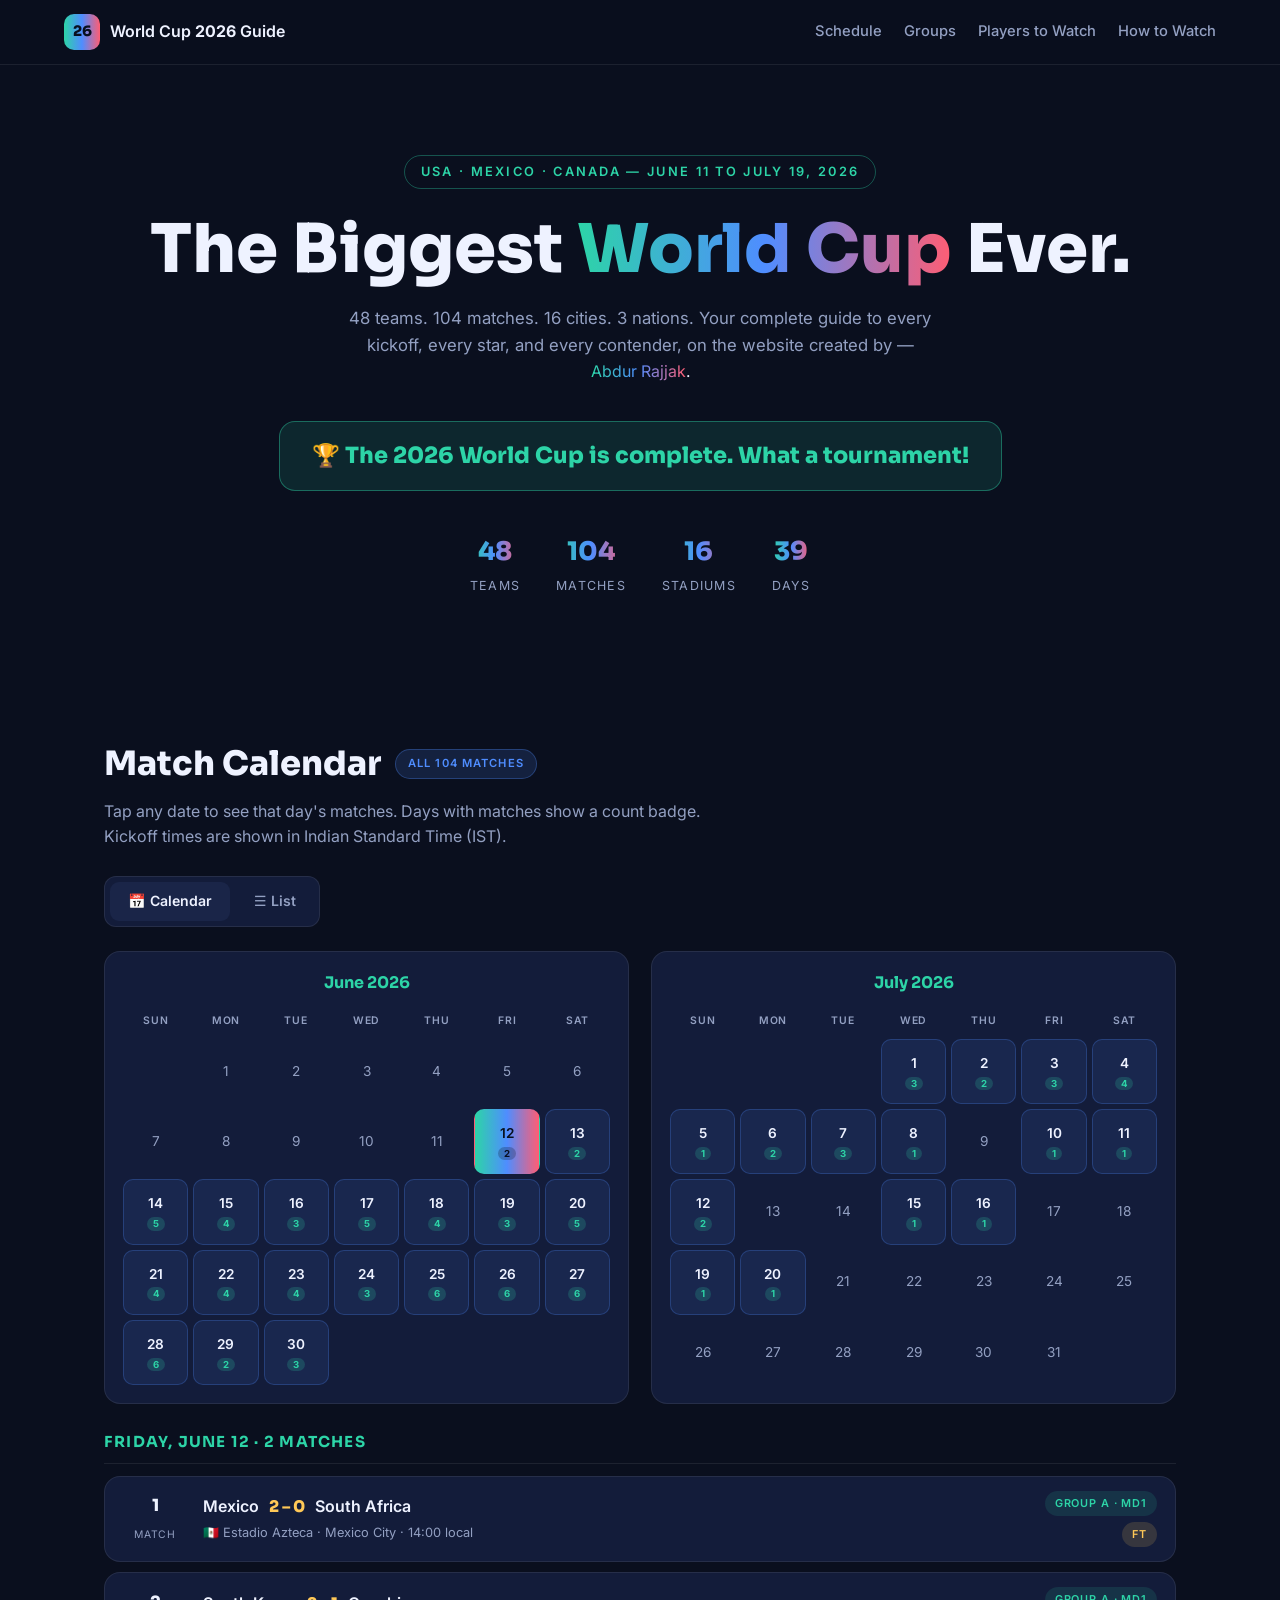
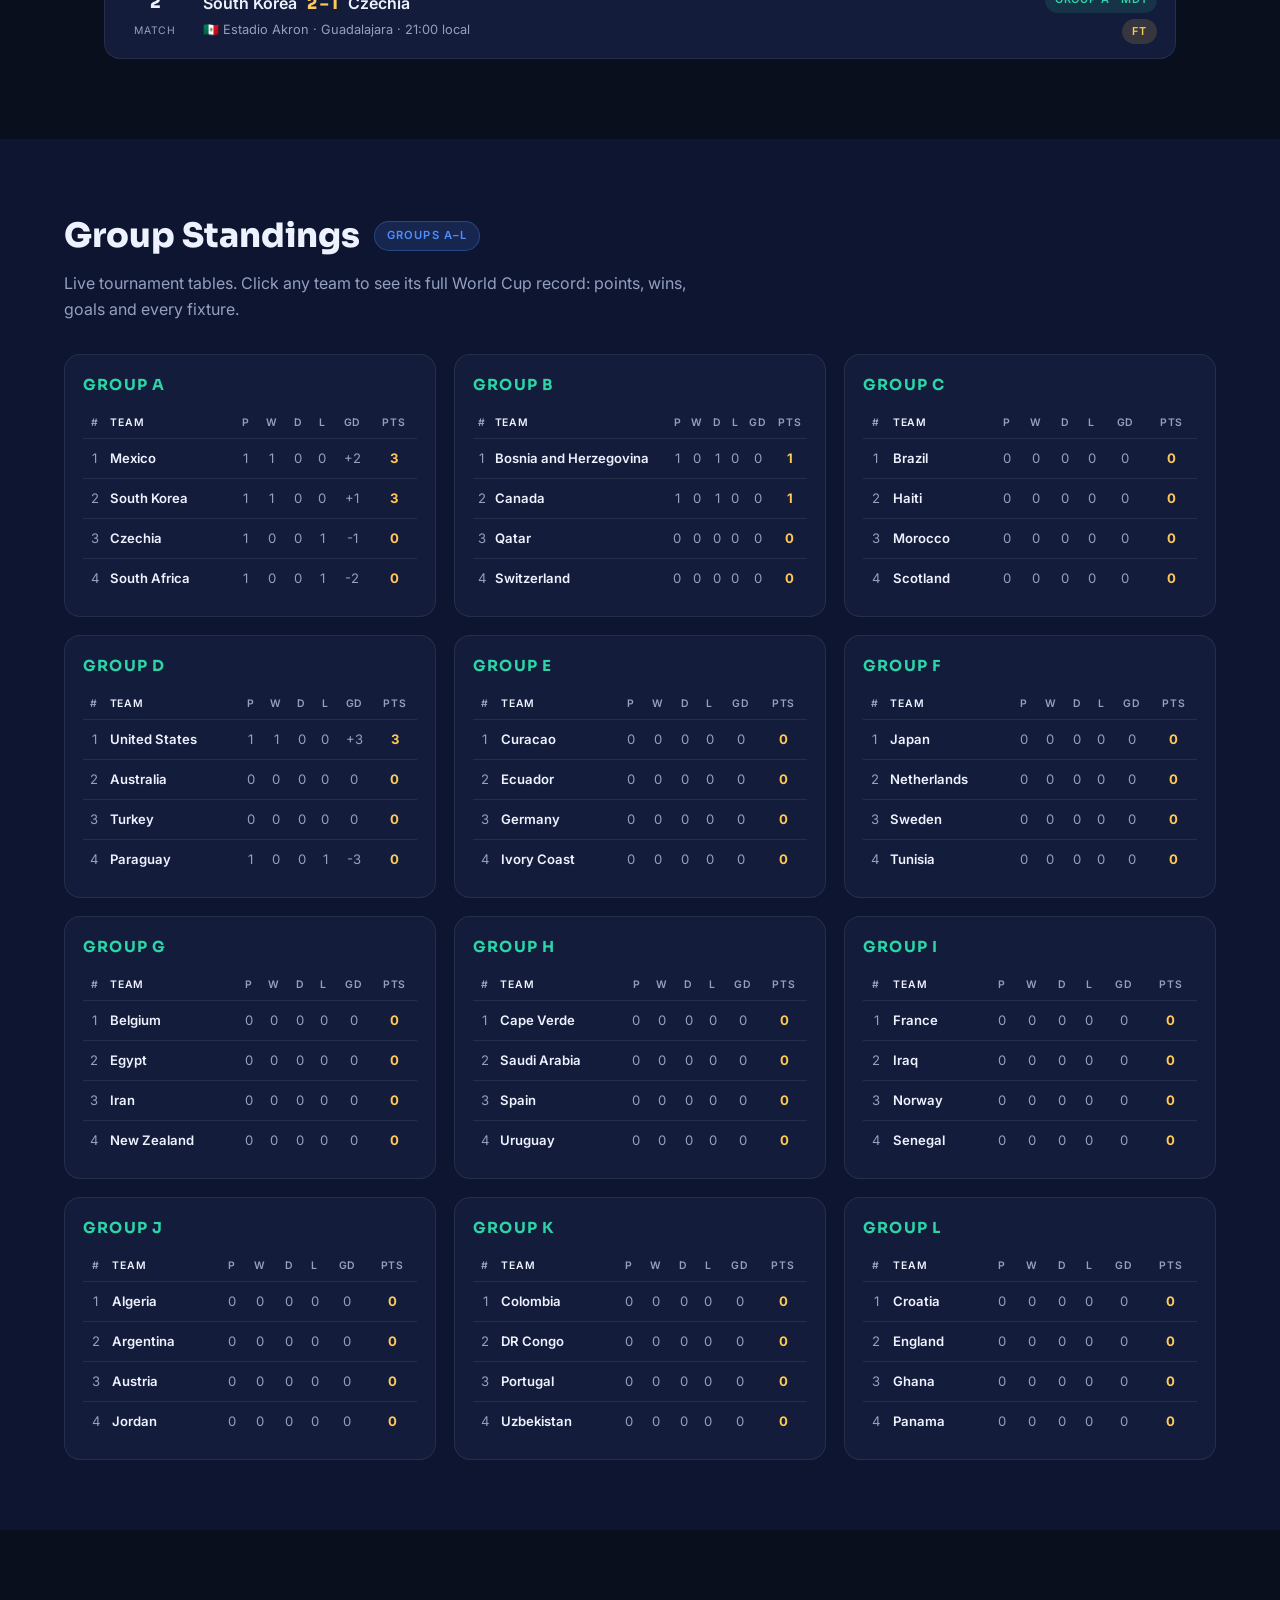
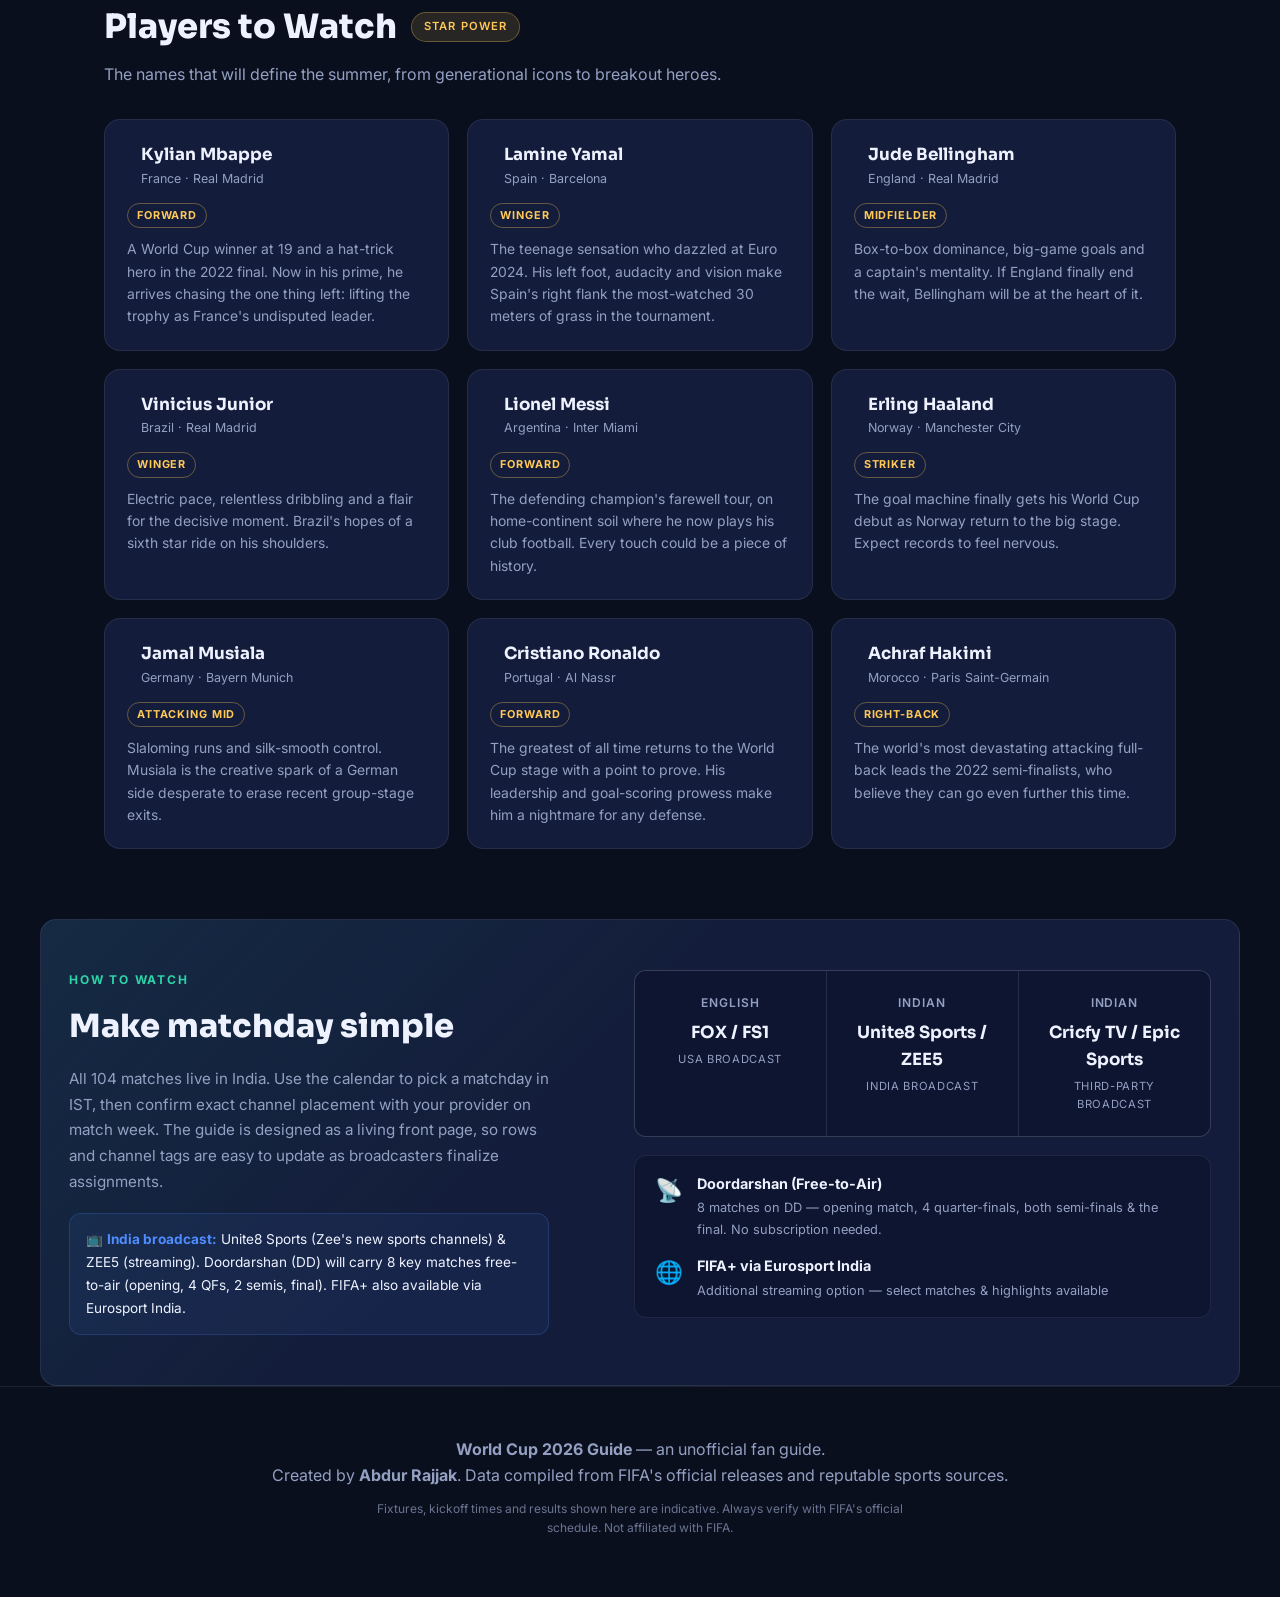
==== index.html @ 12538fd1 "update website" ====
<!DOCTYPE html>
<html lang="en">
<head>
<meta charset="UTF-8" />
<meta name="viewport" content="width=device-width, initial-scale=1.0" />
<title>FIFA World Cup 2026 Guide | Schedule, Groups & Players</title>
<meta name="description" content="Complete FIFA World Cup 2026 guide: calendar of all 104 matches, live group standings and players to watch across USA, Mexico and Canada." />
<link rel="preconnect" href="https://fonts.googleapis.com" />
<link rel="preconnect" href="https://fonts.gstatic.com" crossorigin />
<link href="https://fonts.googleapis.com/css2?family=Sora:wght@400;600;700;800&family=Inter:wght@400;500;600&display=swap" rel="stylesheet" />
<link rel="stylesheet" href="styles.css" />
<link rel="stylesheet" href="style.css">
<link rel="icon" type="image/png" sizes="32x32" href="images/favicon-32.png">
<link rel="icon" type="image/png" sizes="16x16" href="images/favicon-16.png">
<link rel="icon" type="image/png" sizes="192x192" href="images/favicon-192.png">
<link rel="apple-touch-icon" href="images/favicon-180.png">
<meta name="theme-color" content="#0a0a0a">
</head>
<body>

<nav class="nav">
  <a class="brand" href="#top">
    <span class="brand-badge">26</span>
    <span>World Cup <strong>2026</strong> Guide</span>
  </a>
  <div class="nav-links">
    <a href="#schedule">Schedule</a>
    <a href="#groups">Groups</a>
    <a href="#players">Players to Watch</a>
    <a href="#watch">How to Watch</a>
  </div>
  <button class="nav-hamburger" id="nav-hamburger" aria-label="Open menu" type="button">
    <span></span><span></span><span></span>
  </button>
</nav>
<div class="nav-mobile-menu" id="nav-mobile-menu">
  <a href="#schedule" class="mobile-nav-link">Schedule</a>
  <a href="#groups" class="mobile-nav-link">Groups</a>
  <a href="#players" class="mobile-nav-link">Players to Watch</a>
  <a href="#watch" class="mobile-nav-link">How to Watch</a>
</div>

<header class="hero" id="top">
  <div class="hero-glow"></div>
  <p class="hero-kicker">USA &middot; Mexico &middot; Canada &mdash; June 11 to July 19, 2026</p>
  <h1>The Biggest <span class="grad">World Cup</span> Ever.</h1>
  <p class="hero-sub">48 teams. 104 matches. 16 cities. 3 nations. Your complete guide to every kickoff, every star, and every contender, on the website created by —<p><span class="grad">Abdur Rajjak</span>.</p></p>
  <div class="countdown" id="countdown"></div>
  <div class="hero-stats">
    <div><strong>48</strong><span>Teams</span></div>
    <div><strong>104</strong><span>Matches</span></div>
    <div><strong>16</strong><span>Stadiums</span></div>
    <div><strong>39</strong><span>Days</span></div>
  </div>
</header>

<main>
  <section id="schedule" class="section">
    <div class="section-head">
      <h2>Match Calendar <span class="pill">All 104 Matches</span></h2>
      <p>Tap any date to see that day's matches. Days with matches show a count badge. Kickoff times are shown in Indian Standard Time (IST).</p>
    </div>
    <div class="view-toggle">
      <button id="view-cal" class="active" type="button">&#x1F4C5; Calendar</button>
      <button id="view-list" type="button">&#x2630; List</button>
    </div>

    <div id="cal-wrap">
      <div id="calendar" class="calendar"></div>
      <div id="day-panel" class="day-panel"></div>
    </div>

    <div id="list-wrap" class="hidden">
      <div class="filters">
        <select id="f-stage" aria-label="Filter by stage"></select>
        <select id="f-group" aria-label="Filter by group"></select>
        <select id="f-city" aria-label="Filter by city"></select>
        <input id="f-search" type="search" placeholder="Search team, stadium, match #..." aria-label="Search matches" />
        <button id="f-reset" class="btn-ghost" type="button">Reset</button>
      </div>
      <p class="result-count" id="result-count"></p>
      <div id="schedule-list" class="schedule-list"></div>
    </div>
  </section>

  <section id="groups" class="section alt">
    <div class="section-head">
      <h2>Group Standings <span class="pill">Groups A&ndash;L</span></h2>
      <p>Live tournament tables. Click any team to see its full World Cup record: points, wins, goals and every fixture.</p>
    </div>
    <div id="groups-grid" class="groups-grid"></div>
  </section>

  <section id="players" class="section">
    <div class="section-head">
      <h2>Players to Watch <span class="pill gold">Star Power</span></h2>
      <p>The names that will define the summer, from generational icons to breakout heroes.</p>
    </div>
    <div id="players-grid" class="cards-grid"></div>
  </section>

    <section class="section watch" id="watch">
  <div class="watch-left">
    <p class="eyebrow">How to watch</p>
    <h2>Make matchday simple</h2>
    <p>All 104 matches live in India. Use the calendar to pick a matchday in IST, then confirm exact channel placement with your provider on match week. The guide is designed as a living front page, so rows and channel tags are easy to update as broadcasters finalize assignments.</p>
    <p class="watch-note">📺 <strong>India broadcast:</strong> Unite8 Sports (Zee's new sports channels) & ZEE5 (streaming). Doordarshan (DD) will carry 8 key matches free-to-air (opening, 4 QFs, 2 semis, final). FIFA+ also available via Eurosport India.</p>
  </div>
  <div class="watch-right">
    <div class="watch-grid">
      <div class="watch-card">
        <span class="watch-label">English</span>
        <strong>FOX / FS1</strong>
        <small>USA broadcast</small>
      </div>
      <div class="watch-card">
        <span class="watch-label">Indian</span>
        <strong>Unite8 Sports / ZEE5</strong>
        <small>India broadcast</small>
      </div>
      <div class="watch-card">
        <span class="watch-label">Indian</span>
        <strong>Cricfy TV / Epic Sports</strong>
        <small>Third-party broadcast</small>
      </div>
    </div>
    <div class="watch-extra">
      <div class="watch-tip">
        <span>📡</span>
        <div>
          <strong>Doordarshan (Free-to-Air)</strong>
          <p>8 matches on DD — opening match, 4 quarter-finals, both semi-finals & the final. No subscription needed.</p>
        </div>
      </div>
      <div class="watch-tip">
        <span>🌐</span>
        <div>
          <strong>FIFA+ via Eurosport India</strong>
          <p>Additional streaming option — select matches & highlights available</p>
        </div>
      </div>
    </div>
  </div>
</section>
</main>

<footer class="footer">
  <p><strong>World Cup 2026 Guide</strong> &mdash; an unofficial fan guide.</p>
  <p>Created by <strong>Abdur Rajjak</strong>. Data compiled from FIFA's official releases and reputable sports sources.</p>
  <p class="fine">Fixtures, kickoff times and results shown here are indicative. Always verify with FIFA's official schedule. Not affiliated with FIFA.</p>
</footer>

<div id="team-modal" class="modal hidden" role="dialog" aria-modal="true">
  <div class="modal-card">
    <button class="modal-close" id="modal-close" aria-label="Close">&times;</button>
    <div id="modal-body"></div>
  </div>
</div>


<button class="back-to-top" id="back-to-top" aria-label="Back to top">&#8679;</button>

<script src="data.js"></script>
<script src="app.js"></script>
</body>
</html>
---- styles.css ----
:root {
  --bg: #0a0f1e;
  --bg-alt: #0e1530;
  --card: #131c3a;
  --card-hi: #1a2548;
  --line: rgba(255, 255, 255, 0.08);
  --text: #eef2ff;
  --muted: #93a0c2;
  --green: #2dd4a7;
  --red: #ff5d73;
  --blue: #4f8dff;
  --gold: #ffc857;
  --grad: linear-gradient(90deg, #2dd4a7, #4f8dff 50%, #ff5d73);
  --radius: 16px;
}

* { margin: 0; padding: 0; box-sizing: border-box; }
html { scroll-behavior: smooth; }
body {
  font-family: "Inter", system-ui, sans-serif;
  background: var(--bg);
  color: var(--text);
  line-height: 1.6;
}
h1, h2, h3 { font-family: "Sora", "Inter", sans-serif; }

/* ---------- Nav ---------- */
.nav {
  position: sticky; top: 0; z-index: 50;
  display: flex; align-items: center; justify-content: space-between;
  padding: 14px 5vw;
  background: rgba(10, 15, 30, 0.85);
  backdrop-filter: blur(12px);
  border-bottom: 1px solid var(--line);
}
.brand { display: flex; align-items: center; gap: 10px; color: var(--text); text-decoration: none; font-weight: 600; }
.brand-badge {
  display: grid; place-items: center;
  width: 36px; height: 36px; border-radius: 10px;
  background: var(--grad); color: #08101f;
  font-family: "Sora"; font-weight: 800; font-size: 0.9rem;
}
.nav-links { display: flex; gap: 22px; }
.nav-links a { color: var(--muted); text-decoration: none; font-size: 0.92rem; font-weight: 500; transition: color 0.2s; }
.nav-links a:hover { color: var(--text); }

/* ---------- Hero ---------- */
.hero {
  position: relative; overflow: hidden;
  text-align: center;
  padding: 90px 5vw 70px;
}
.hero-glow {
  position: absolute; inset: -40% -20% auto;
  height: 130%;
  background:
    radial-gradient(600px 320px at 25% 20%, rgba(45, 212, 167, 0.18), transparent 70%),
    radial-gradient(600px 320px at 75% 15%, rgba(255, 93, 115, 0.16), transparent 70%),
    radial-gradient(700px 380px at 50% 55%, rgba(79, 141, 255, 0.14), transparent 70%);
  pointer-events: none;
}
.hero > * { position: relative; }
.hero-kicker {
  display: inline-block;
  font-size: 0.8rem; letter-spacing: 0.18em; text-transform: uppercase;
  color: var(--green); font-weight: 600;
  border: 1px solid rgba(45, 212, 167, 0.35);
  padding: 6px 16px; border-radius: 999px;
  margin-bottom: 24px;
}
.hero h1 { font-size: clamp(2.4rem, 6vw, 4.2rem); font-weight: 800; line-height: 1.1; }
.grad { background: var(--grad); -webkit-background-clip: text; background-clip: text; color: transparent; }
.hero-sub { max-width: 620px; margin: 18px auto 0; color: var(--muted); font-size: 1.05rem; }

.countdown { display: flex; justify-content: center; gap: 14px; margin: 36px 0 8px; flex-wrap: wrap; }
.cd-box {
  min-width: 86px; padding: 14px 10px;
  background: var(--card); border: 1px solid var(--line); border-radius: var(--radius);
}
.cd-box strong { display: block; font-family: "Sora"; font-size: 1.9rem; font-weight: 800; }
.cd-box span { font-size: 0.72rem; text-transform: uppercase; letter-spacing: 0.12em; color: var(--muted); }
.cd-live {
  font-family: "Sora"; font-weight: 800; font-size: 1.4rem;
  padding: 16px 32px; border-radius: var(--radius);
  background: rgba(45, 212, 167, 0.12); border: 1px solid rgba(45, 212, 167, 0.4);
  color: var(--green);
}
.cd-live .dot { display: inline-block; width: 10px; height: 10px; border-radius: 50%; background: var(--green); margin-right: 10px; animation: pulse 1.4s infinite; }
@keyframes pulse { 0%,100% { opacity: 1; } 50% { opacity: 0.3; } }

.hero-stats { display: flex; justify-content: center; gap: 36px; margin-top: 40px; flex-wrap: wrap; }
.hero-stats div { text-align: center; }
.hero-stats strong { display: block; font-family: "Sora"; font-size: 1.6rem; font-weight: 800; background: var(--grad); -webkit-background-clip: text; background-clip: text; color: transparent; }
.hero-stats span { font-size: 0.78rem; color: var(--muted); text-transform: uppercase; letter-spacing: 0.1em; }

/* ---------- Sections ---------- */
.section { padding: 70px 5vw; max-width: 1200px; margin: 0 auto; }
.section.alt { max-width: none; background: var(--bg-alt); }
.section.alt > * { max-width: 1200px; margin-left: auto; margin-right: auto; }
.section-head h2 { font-size: clamp(1.5rem, 3vw, 2.1rem); font-weight: 800; display: flex; align-items: center; gap: 14px; flex-wrap: wrap; }
.section-head p { color: var(--muted); margin-top: 8px; max-width: 640px; }
.pill {
  font-family: "Inter"; font-size: 0.7rem; font-weight: 600;
  text-transform: uppercase; letter-spacing: 0.1em;
  padding: 5px 12px; border-radius: 999px;
  background: rgba(79, 141, 255, 0.15); color: var(--blue);
  border: 1px solid rgba(79, 141, 255, 0.3);
}
.pill.gold { background: rgba(255, 200, 87, 0.12); color: var(--gold); border-color: rgba(255, 200, 87, 0.3); }

/* ---------- View toggle ---------- */
.view-toggle { display: inline-flex; gap: 6px; margin-top: 26px; background: var(--card); border: 1px solid var(--line); border-radius: 12px; padding: 5px; }
.view-toggle button {
  background: transparent; border: none; color: var(--muted);
  font: inherit; font-size: 0.88rem; font-weight: 600;
  padding: 8px 18px; border-radius: 9px; cursor: pointer; transition: 0.2s;
}
.view-toggle button.active { background: var(--card-hi); color: var(--text); }

/* ---------- Calendar ---------- */
.calendar { display: grid; grid-template-columns: repeat(auto-fit, minmax(300px, 1fr)); gap: 22px; margin-top: 24px; }
.cal-month { background: var(--card); border: 1px solid var(--line); border-radius: var(--radius); padding: 18px; }
.cal-month h3 { font-size: 1rem; font-weight: 700; margin-bottom: 14px; text-align: center; color: var(--green); }
.cal-grid { display: grid; grid-template-columns: repeat(7, 1fr); gap: 5px; }
.cal-dow { text-align: center; font-size: 0.65rem; font-weight: 600; color: var(--muted); text-transform: uppercase; letter-spacing: 0.08em; padding: 4px 0; }
.cal-day {
  position: relative; aspect-ratio: 1; display: flex; flex-direction: column;
  align-items: center; justify-content: center; gap: 2px;
  border-radius: 10px; font: inherit; font-size: 0.85rem;
  color: var(--muted); background: transparent; border: 1px solid transparent;
}
.cal-day.off { visibility: hidden; }
.cal-day.has-match {
  cursor: pointer; color: var(--text); font-weight: 600;
  background: rgba(79, 141, 255, 0.1); border-color: rgba(79, 141, 255, 0.25);
  transition: 0.15s;
}
.cal-day.has-match:hover { background: rgba(79, 141, 255, 0.22); }
.cal-day.selected { background: var(--grad) !important; color: #08101f; border-color: transparent; }
.cal-day.selected .count { background: rgba(8, 16, 31, 0.25); color: #08101f; }
.cal-day .count {
  font-size: 0.6rem; font-weight: 700; line-height: 1;
  background: rgba(45, 212, 167, 0.2); color: var(--green);
  padding: 2px 6px; border-radius: 999px;
}
.day-panel { margin-top: 26px; }

/* ---------- Group standings ---------- */
.groups-grid { display: grid; grid-template-columns: repeat(auto-fill, minmax(320px, 1fr)); gap: 18px; margin-top: 32px; }
.group-card { background: var(--card); border: 1px solid var(--line); border-radius: var(--radius); padding: 18px; }
.group-card h3 { font-size: 0.95rem; font-weight: 700; color: var(--green); text-transform: uppercase; letter-spacing: 0.08em; margin-bottom: 12px; }
.group-table { width: 100%; border-collapse: collapse; font-size: 0.82rem; }
.group-table th {
  font-size: 0.65rem; text-transform: uppercase; letter-spacing: 0.08em;
  color: var(--muted); font-weight: 600; text-align: center; padding: 6px 4px;
  border-bottom: 1px solid var(--line);
}
.group-table td { text-align: center; padding: 9px 4px; border-bottom: 1px solid var(--line); color: var(--muted); }
.group-table .tname { text-align: left; color: var(--text); font-weight: 600; white-space: nowrap; }
.group-table .pts { color: var(--gold); font-weight: 700; }
.group-table tbody tr:last-child td { border-bottom: none; }
.team-row { cursor: pointer; transition: background 0.15s; }
.team-row:hover { background: rgba(79, 141, 255, 0.1); }

/* ---------- Team modal ---------- */
.hidden { display: none !important; }
.modal {
  position: fixed; inset: 0; z-index: 100;
  display: flex; align-items: center; justify-content: center;
  background: rgba(5, 8, 18, 0.75); backdrop-filter: blur(6px);
  padding: 20px;
}
.modal-card {
  position: relative; width: 100%; max-width: 560px; max-height: 85vh; overflow-y: auto;
  background: var(--bg-alt); border: 1px solid var(--line); border-radius: 20px;
  padding: 28px;
}
.modal-close {
  position: absolute; top: 14px; right: 16px;
  background: var(--card); border: 1px solid var(--line); border-radius: 50%;
  width: 34px; height: 34px; color: var(--muted); font-size: 1.2rem; cursor: pointer;
}
.modal-close:hover { color: var(--text); }
.modal-head { display: flex; align-items: center; gap: 16px; margin-bottom: 20px; }
.modal-flag { font-size: 2.6rem; }
.modal-head h3 { font-size: 1.4rem; font-weight: 800; }
.modal-head p { font-size: 0.82rem; color: var(--muted); }
.stat-grid { display: grid; grid-template-columns: repeat(4, 1fr); gap: 10px; }
.stat-box { background: var(--card); border: 1px solid var(--line); border-radius: 12px; padding: 12px 8px; text-align: center; }
.stat-box strong { display: block; font-family: "Sora"; font-size: 1.25rem; font-weight: 800; background: var(--grad); -webkit-background-clip: text; background-clip: text; color: transparent; }
.stat-box span { font-size: 0.62rem; color: var(--muted); text-transform: uppercase; letter-spacing: 0.07em; }
.fixtures-title { font-size: 0.72rem; text-transform: uppercase; letter-spacing: 0.1em; color: var(--blue); margin: 22px 0 10px; }
.fixture-list { display: flex; flex-direction: column; gap: 8px; }
.fixture-row {
  display: grid; grid-template-columns: 38px 1fr auto auto; gap: 10px; align-items: center;
  background: var(--card); border: 1px solid var(--line); border-radius: 10px;
  padding: 10px 12px; font-size: 0.82rem;
}
.fixture-row.win { border-left: 3px solid var(--green); }
.fixture-row.loss { border-left: 3px solid var(--red); }
.fixture-row.draw { border-left: 3px solid var(--gold); }
.fx-no { font-size: 0.68rem; color: var(--muted); font-weight: 600; }
.fx-teams { font-weight: 600; }
.fx-score { font-family: "Sora"; font-weight: 800; }
.fx-score.win { color: var(--green); } .fx-score.loss { color: var(--red); } .fx-score.draw { color: var(--gold); }
.fx-time, .fx-venue { font-size: 0.72rem; color: var(--muted); white-space: nowrap; }
.score { font-family: "Sora"; font-weight: 800; color: var(--gold); margin: 0 10px; }
.tag.time.ft { background: rgba(255, 200, 87, 0.15); color: var(--gold); }

@media (max-width: 480px) {
  .stat-grid { grid-template-columns: repeat(2, 1fr); }
  .fixture-row { grid-template-columns: 1fr auto; }
  .fx-no, .fx-venue { display: none; }
}

/* ---------- Filters ---------- */
.filters { display: flex; gap: 10px; margin: 28px 0 6px; flex-wrap: wrap; }
.filters select, .filters input {
  background: var(--card); color: var(--text);
  border: 1px solid var(--line); border-radius: 10px;
  padding: 10px 14px; font: inherit; font-size: 0.9rem;
}
.filters input { flex: 1; min-width: 200px; }
.filters select:focus, .filters input:focus { outline: 2px solid rgba(79, 141, 255, 0.5); }
.btn-ghost {
  background: transparent; color: var(--muted);
  border: 1px solid var(--line); border-radius: 10px;
  padding: 10px 18px; font: inherit; font-size: 0.9rem; cursor: pointer; transition: 0.2s;
}
.btn-ghost:hover { color: var(--text); border-color: var(--muted); }
.result-count { color: var(--muted); font-size: 0.85rem; margin: 10px 2px 18px; }

/* ---------- Schedule ---------- */
.schedule-list { display: flex; flex-direction: column; gap: 26px; }
.day-block h3 {
  font-size: 0.95rem; font-weight: 700; color: var(--green);
  text-transform: uppercase; letter-spacing: 0.08em;
  margin-bottom: 12px; padding-bottom: 8px; border-bottom: 1px solid var(--line);
}
.match-row {
  display: grid;
  grid-template-columns: 64px 1fr auto;
  gap: 16px; align-items: center;
  background: var(--card); border: 1px solid var(--line); border-radius: var(--radius);
  padding: 14px 18px; margin-bottom: 10px;
  transition: border-color 0.2s, transform 0.2s;
}
.match-row:hover { border-color: rgba(79, 141, 255, 0.45); transform: translateX(4px); }
.match-no { text-align: center; }
.match-no strong { display: block; font-family: "Sora"; font-weight: 800; font-size: 1.05rem; }
.match-no span { font-size: 0.65rem; color: var(--muted); text-transform: uppercase; letter-spacing: 0.08em; }
.match-teams { font-weight: 600; font-size: 1rem; }
.match-teams .vs { color: var(--red); font-weight: 800; font-size: 0.8rem; margin: 0 8px; }
.match-meta { font-size: 0.8rem; color: var(--muted); margin-top: 3px; font-weight: 400; }
.match-tags { display: flex; flex-direction: column; align-items: flex-end; gap: 6px; }
.tag {
  font-size: 0.68rem; font-weight: 600; text-transform: uppercase; letter-spacing: 0.08em;
  padding: 4px 10px; border-radius: 999px; white-space: nowrap;
}
.tag.stage-group { background: rgba(45, 212, 167, 0.12); color: var(--green); }
.tag.stage-ko { background: rgba(255, 93, 115, 0.12); color: var(--red); }
.tag.stage-final { background: rgba(255, 200, 87, 0.15); color: var(--gold); }
.tag.time { background: rgba(79, 141, 255, 0.12); color: var(--blue); }

/* ---------- Player cards ---------- */
.cards-grid { display: grid; grid-template-columns: repeat(auto-fill, minmax(270px, 1fr)); gap: 18px; margin-top: 32px; }
.player-card {
  background: var(--card); border: 1px solid var(--line); border-radius: var(--radius);
  padding: 22px; transition: transform 0.2s, border-color 0.2s;
}
.player-card:hover { transform: translateY(-4px); border-color: rgba(255, 200, 87, 0.4); }
.player-top { display: flex; align-items: center; gap: 14px; margin-bottom: 12px; }
.player-flag { font-size: 2rem; }
.player-top h3 { font-size: 1.05rem; font-weight: 700; }
.player-top p { font-size: 0.78rem; color: var(--muted); }
.player-pos {
  display: inline-block; font-size: 0.68rem; font-weight: 700;
  color: var(--gold); border: 1px solid rgba(255, 200, 87, 0.35);
  padding: 3px 9px; border-radius: 999px; margin-bottom: 10px;
  text-transform: uppercase; letter-spacing: 0.08em;
}
.player-card .blurb { font-size: 0.87rem; color: var(--muted); }

/* ---------- Team cards ---------- */
.teams-grid { display: grid; grid-template-columns: repeat(auto-fill, minmax(330px, 1fr)); gap: 18px; margin-top: 32px; }
.team-card { background: var(--card); border: 1px solid var(--line); border-radius: var(--radius); overflow: hidden; }
.team-head {
  width: 100%; display: flex; align-items: center; gap: 14px;
  background: var(--card-hi); border: none; color: var(--text);
  padding: 18px 20px; cursor: pointer; font: inherit; text-align: left;
}
.team-head .player-flag { font-size: 1.7rem; }
.team-head h3 { font-family: "Sora"; font-size: 1.05rem; font-weight: 700; }
.team-head .grp { font-size: 0.75rem; color: var(--muted); }
.team-head .chev { margin-left: auto; color: var(--muted); transition: transform 0.25s; }
.team-card.open .chev { transform: rotate(180deg); }
.team-body { display: none; padding: 18px 20px 22px; font-size: 0.88rem; }
.team-card.open .team-body { display: block; }
.team-body h4 { font-size: 0.72rem; text-transform: uppercase; letter-spacing: 0.1em; margin: 14px 0 4px; }
.team-body h4.s { color: var(--green); } .team-body h4.w { color: var(--red); } .team-body h4.k { color: var(--gold); } .team-body h4.p { color: var(--blue); }
.team-body h4:first-child { margin-top: 0; }
.team-body p { color: var(--muted); }

/* ---------- Watch ---------- */
.watch {
  padding: 50px 28px;
  display: grid;
  grid-template-columns: 1fr 1.1fr;
  gap: 40px;
  align-items: start;
  background:
    linear-gradient(135deg, rgba(45, 212, 167, 0.08), transparent 45%),
    var(--card);
  border: 1px solid var(--line);
  border-radius: var(--radius);
  animation: fadeInUp 0.6s ease-out both;
}
.watch-left { max-width: 480px; }
.watch .eyebrow {
  font-size: 0.75rem;
  font-weight: 700;
  text-transform: uppercase;
  letter-spacing: 0.15em;
  color: var(--green);
  margin-bottom: 10px;
}
.watch h2 { font-size: clamp(1.4rem, 3vw, 2rem); font-weight: 800; margin-bottom: 14px; }
.watch p { color: var(--muted); line-height: 1.7; font-size: 0.95rem; }
.watch-note {
  margin-top: 18px;
  padding: 14px 16px;
  background: rgba(79, 141, 255, 0.08);
  border: 1px solid rgba(79, 141, 255, 0.2);
  border-radius: 12px;
  font-size: 0.85rem !important;
  color: var(--text) !important;
}
.watch-note strong { color: var(--blue); }

.watch-right { display: flex; flex-direction: column; gap: 18px; }
.watch-grid {
  display: grid;
  grid-template-columns: repeat(3, 1fr);
  gap: 1px;
  overflow: hidden;
  border: 1px solid var(--line);
  border-radius: 12px;
  background: var(--line);
}
.watch-card {
  background: var(--bg-alt);
  padding: 22px 18px;
  text-align: center;
  transition: background 0.2s, transform 0.2s;
  cursor: default;
}
.watch-card:hover {
  background: var(--card-hi);
  transform: translateY(-2px);
}
.watch-label {
  display: block;
  font-size: 0.75rem;
  font-weight: 600;
  color: var(--muted);
  text-transform: uppercase;
  letter-spacing: 0.08em;
  margin-bottom: 8px;
}
.watch-card strong {
  display: block;
  font-family: "Sora", sans-serif;
  font-size: 1.05rem;
  font-weight: 700;
  color: var(--text);
  margin-bottom: 4px;
}
.watch-card small {
  display: block;
  font-size: 0.7rem;
  color: var(--muted);
  text-transform: uppercase;
  letter-spacing: 0.06em;
}

.watch-extra {
  background: var(--bg-alt);
  border: 1px solid var(--line);
  border-radius: 12px;
  padding: 16px 20px;
  display: flex;
  flex-direction: column;
  gap: 14px;
}
.watch-tip {
  display: flex;
  align-items: flex-start;
  gap: 14px;
}
.watch-tip span { font-size: 1.4rem; flex-shrink: 0; }
.watch-tip strong { font-size: 0.9rem; color: var(--text); display: block; }
.watch-tip p { font-size: 0.8rem; color: var(--muted); margin-top: 2px; }

@media (max-width: 900px) {
  .watch { grid-template-columns: 1fr; gap: 30px; }
  .watch-grid { grid-template-columns: 1fr; }
}

@keyframes fadeInUp {
  from { opacity: 0; transform: translateY(20px); }
  to { opacity: 1; transform: translateY(0); }
}
/* ---------- Footer ---------- */
.footer { text-align: center; padding: 50px 5vw 60px; border-top: 1px solid var(--line); color: var(--muted); }
.footer .fine { font-size: 0.75rem; max-width: 560px; margin: 10px auto 0; opacity: 0.7; }

/* ---------- Hamburger Menu ---------- */
.nav-hamburger {
  display: none;
  flex-direction: column;
  gap: 5px;
  background: none;
  border: none;
  cursor: pointer;
  padding: 6px;
  border-radius: 8px;
  transition: background 0.2s;
}
.nav-hamburger:hover { background: var(--card); }
.nav-hamburger span {
  display: block;
  width: 24px;
  height: 2px;
  background: var(--text);
  border-radius: 2px;
  transition: transform 0.3s, opacity 0.3s;
}
.nav-hamburger.open span:nth-child(1) { transform: translateY(7px) rotate(45deg); }
.nav-hamburger.open span:nth-child(2) { opacity: 0; }
.nav-hamburger.open span:nth-child(3) { transform: translateY(-7px) rotate(-45deg); }

.nav-mobile-menu {
  display: none;
  position: fixed;
  top: 65px;
  left: 0; right: 0;
  background: rgba(10, 15, 30, 0.97);
  backdrop-filter: blur(16px);
  border-bottom: 1px solid var(--line);
  padding: 16px 5vw 20px;
  z-index: 49;
  flex-direction: column;
  gap: 4px;
}
.nav-mobile-menu.open { display: flex; }
.nav-mobile-menu a {
  color: var(--muted);
  text-decoration: none;
  font-size: 1rem;
  font-weight: 500;
  padding: 12px 8px;
  border-radius: 10px;
  transition: color 0.2s, background 0.2s;
}
.nav-mobile-menu a:hover { color: var(--text); background: var(--card); }

/* ---------- Back to Top ---------- */
.back-to-top {
  position: fixed;
  bottom: 24px;
  right: 20px;
  z-index: 200;
  width: 44px;
  height: 44px;
  border-radius: 50%;
  background: var(--grad);
  border: none;
  color: #08101f;
  font-size: 1.1rem;
  cursor: pointer;
  display: flex;
  align-items: center;
  justify-content: center;
  box-shadow: 0 4px 16px rgba(45, 212, 167, 0.35);
  opacity: 0;
  pointer-events: none;
  transition: opacity 0.3s, transform 0.3s;
  transform: translateY(10px);
}
.back-to-top.visible {
  opacity: 1;
  pointer-events: auto;
  transform: translateY(0);
}
.back-to-top:hover { transform: translateY(-3px) scale(1.05); }

/* ---------- Responsive ---------- */
@media (max-width: 720px) {
  .nav-links { display: none; }
  .nav-hamburger { display: flex; }

  /* Match row: match no + content stacked, tags full width */
  .match-row {
    grid-template-columns: 50px 1fr;
    gap: 10px;
  }
  .match-tags {
    grid-column: 1 / -1;
    flex-direction: row;
    flex-wrap: wrap;
    justify-content: flex-start;
    gap: 6px;
    align-items: center;
  }

  /* Time tag: allow wrapping, no overflow */
  .tag.time {
    white-space: normal;
    word-break: break-word;
    max-width: 100%;
    font-size: 0.62rem;
    line-height: 1.4;
    text-align: left;
    padding: 4px 8px;
    border-radius: 8px;
  }

  .hero { padding-top: 60px; }
}

/* ---------- Real flag images (flagpedia.net) ---------- */
.team-flag-img {
  display: inline-block;
  vertical-align: middle;
  border-radius: 3px;
  object-fit: cover;
  flex-shrink: 0;
  box-shadow: 0 1px 3px rgba(0,0,0,0.4);
}
.team-label {
  display: inline-flex;
  align-items: center;
  gap: 6px;
  white-space: nowrap;
}
.team-label.inline {
  font-size: 0.78rem;
}
.player-flag-wrap {
  display: flex;
  align-items: center;
  flex-shrink: 0;
}
.player-flag-wrap .team-flag-img {
  width: 36px;
  height: 24px;
  border-radius: 4px;
}
/* modal flag img */
.modal-flag .team-flag-img {
  width: 48px !important;
  height: 32px !important;
  border-radius: 6px;
}
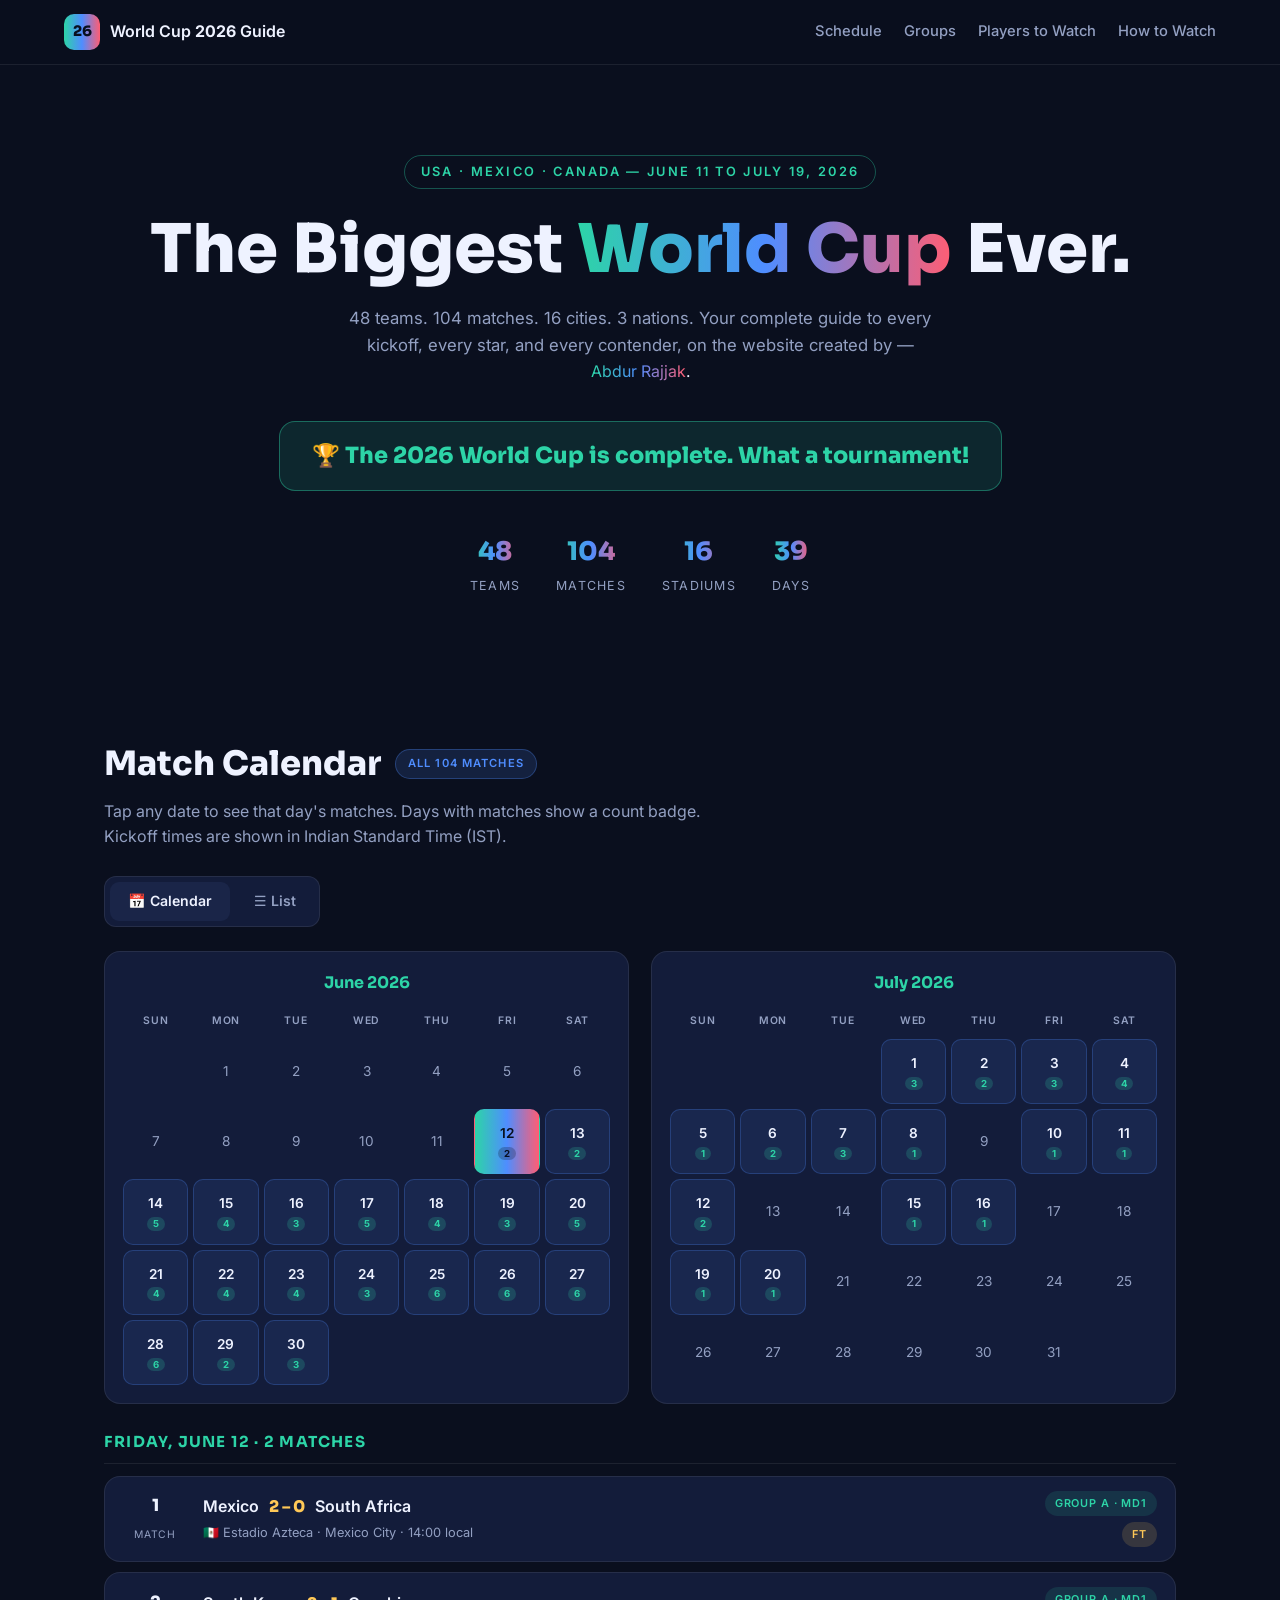
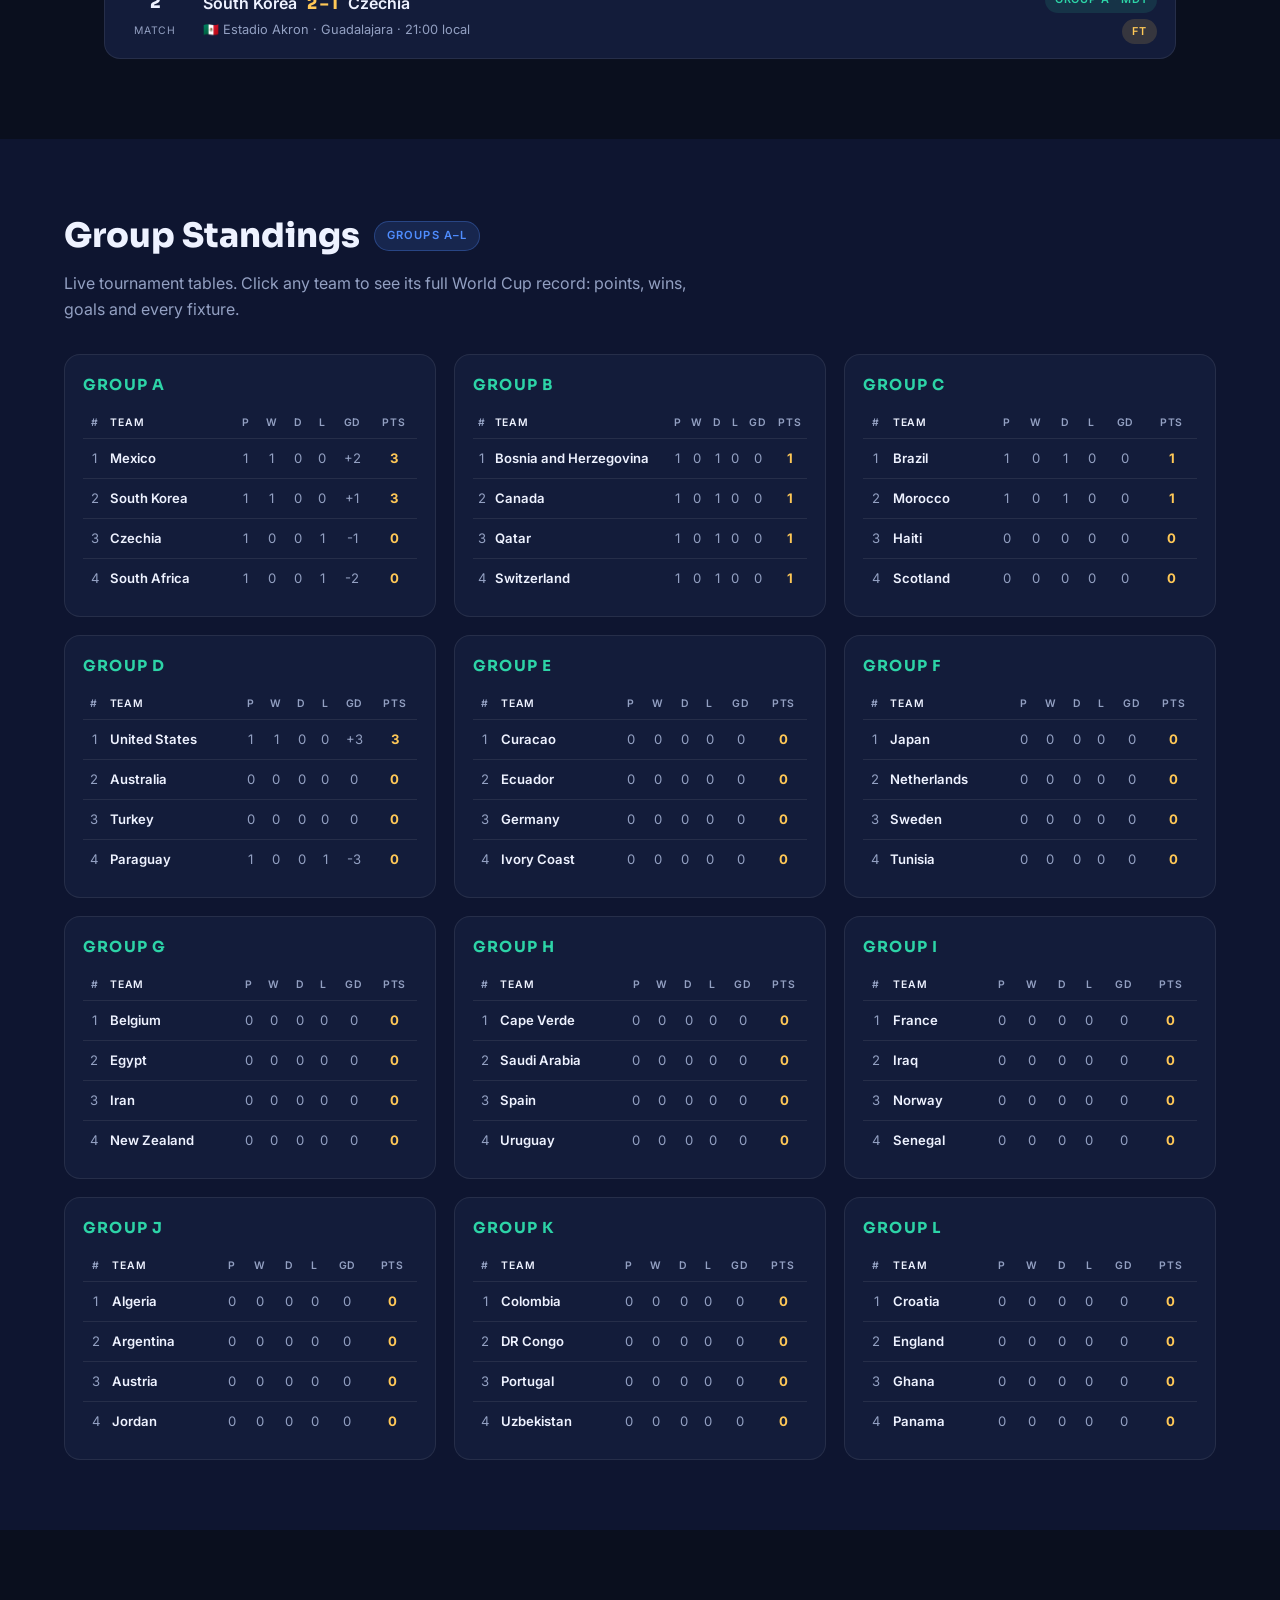
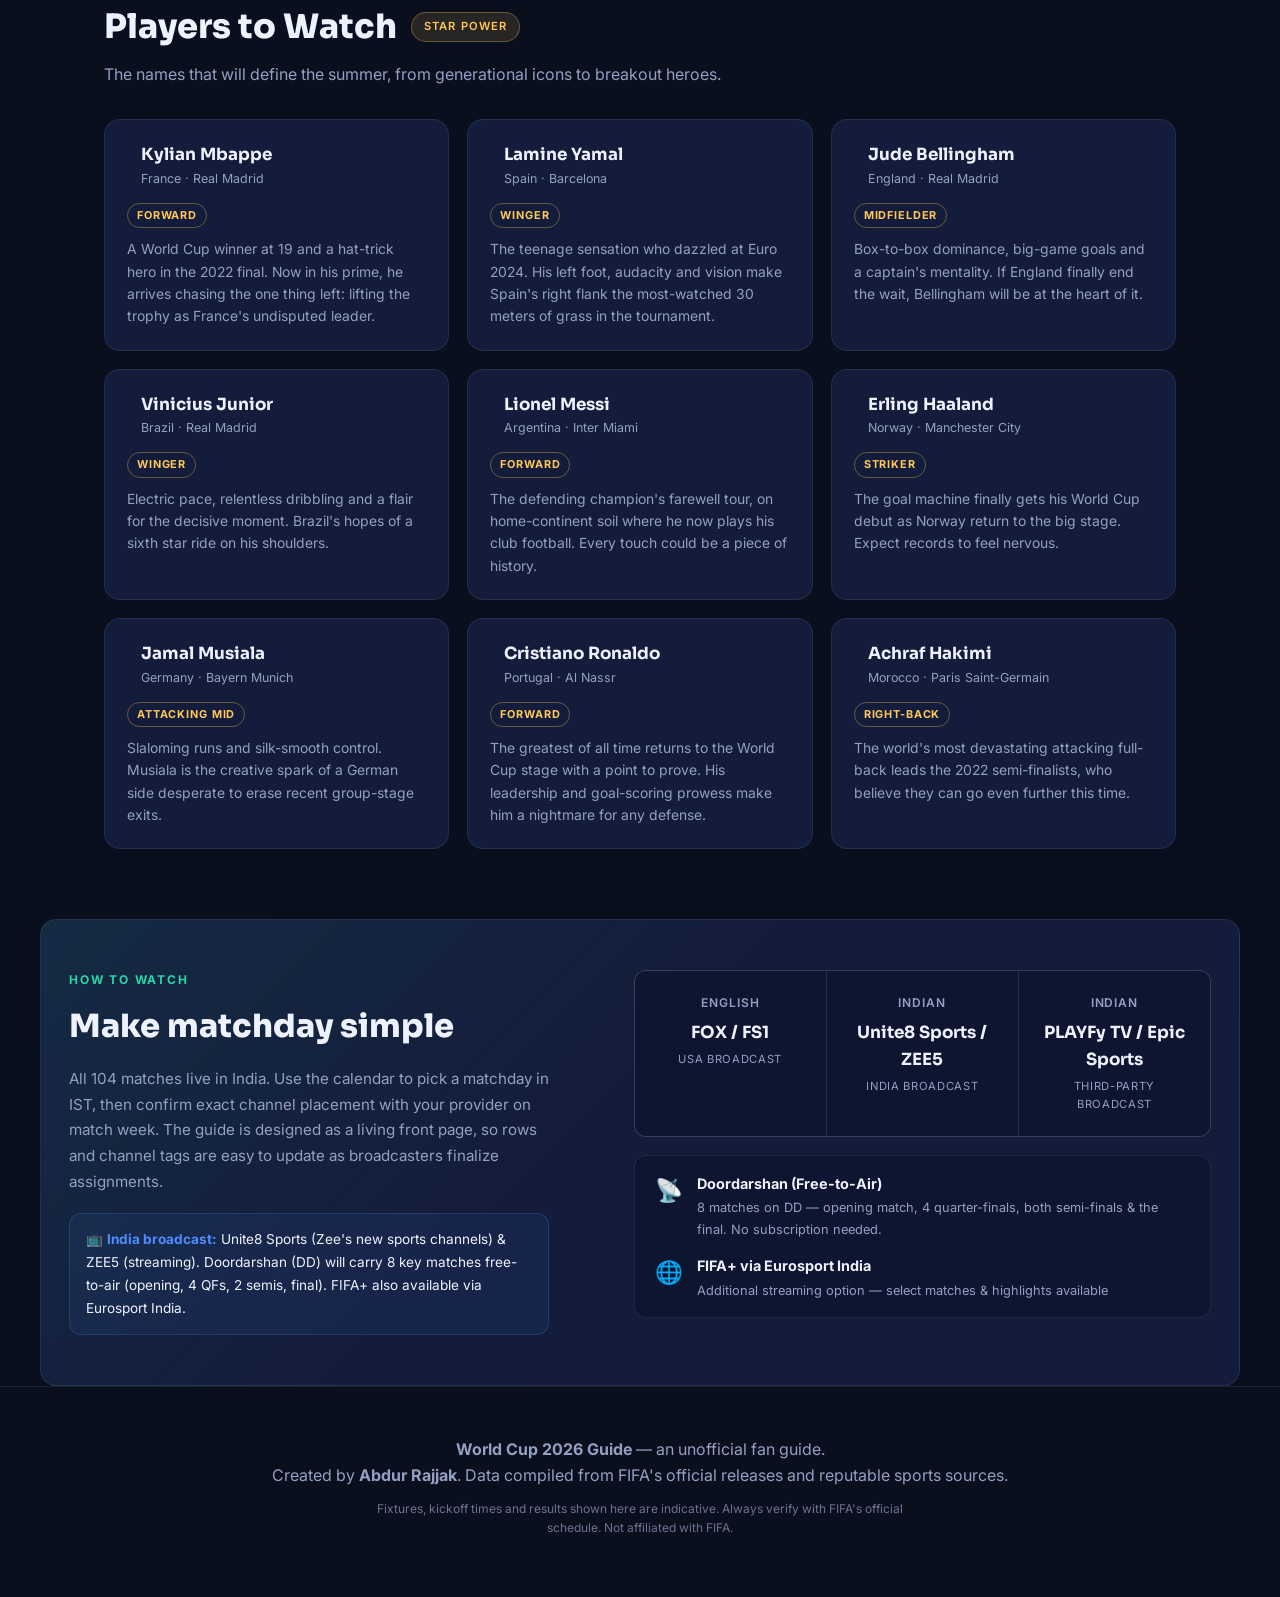
==== commit 772f2f99: "update website" ====
--- a/index.html
+++ b/index.html
@@ -120,7 +120,7 @@
       </div>
       <div class="watch-card">
         <span class="watch-label">Indian</span>
-        <strong>Cricfy TV / Epic Sports</strong>
+        <strong>PLAYFy TV / Epic Sports</strong>
         <small>Third-party broadcast</small>
       </div>
     </div>
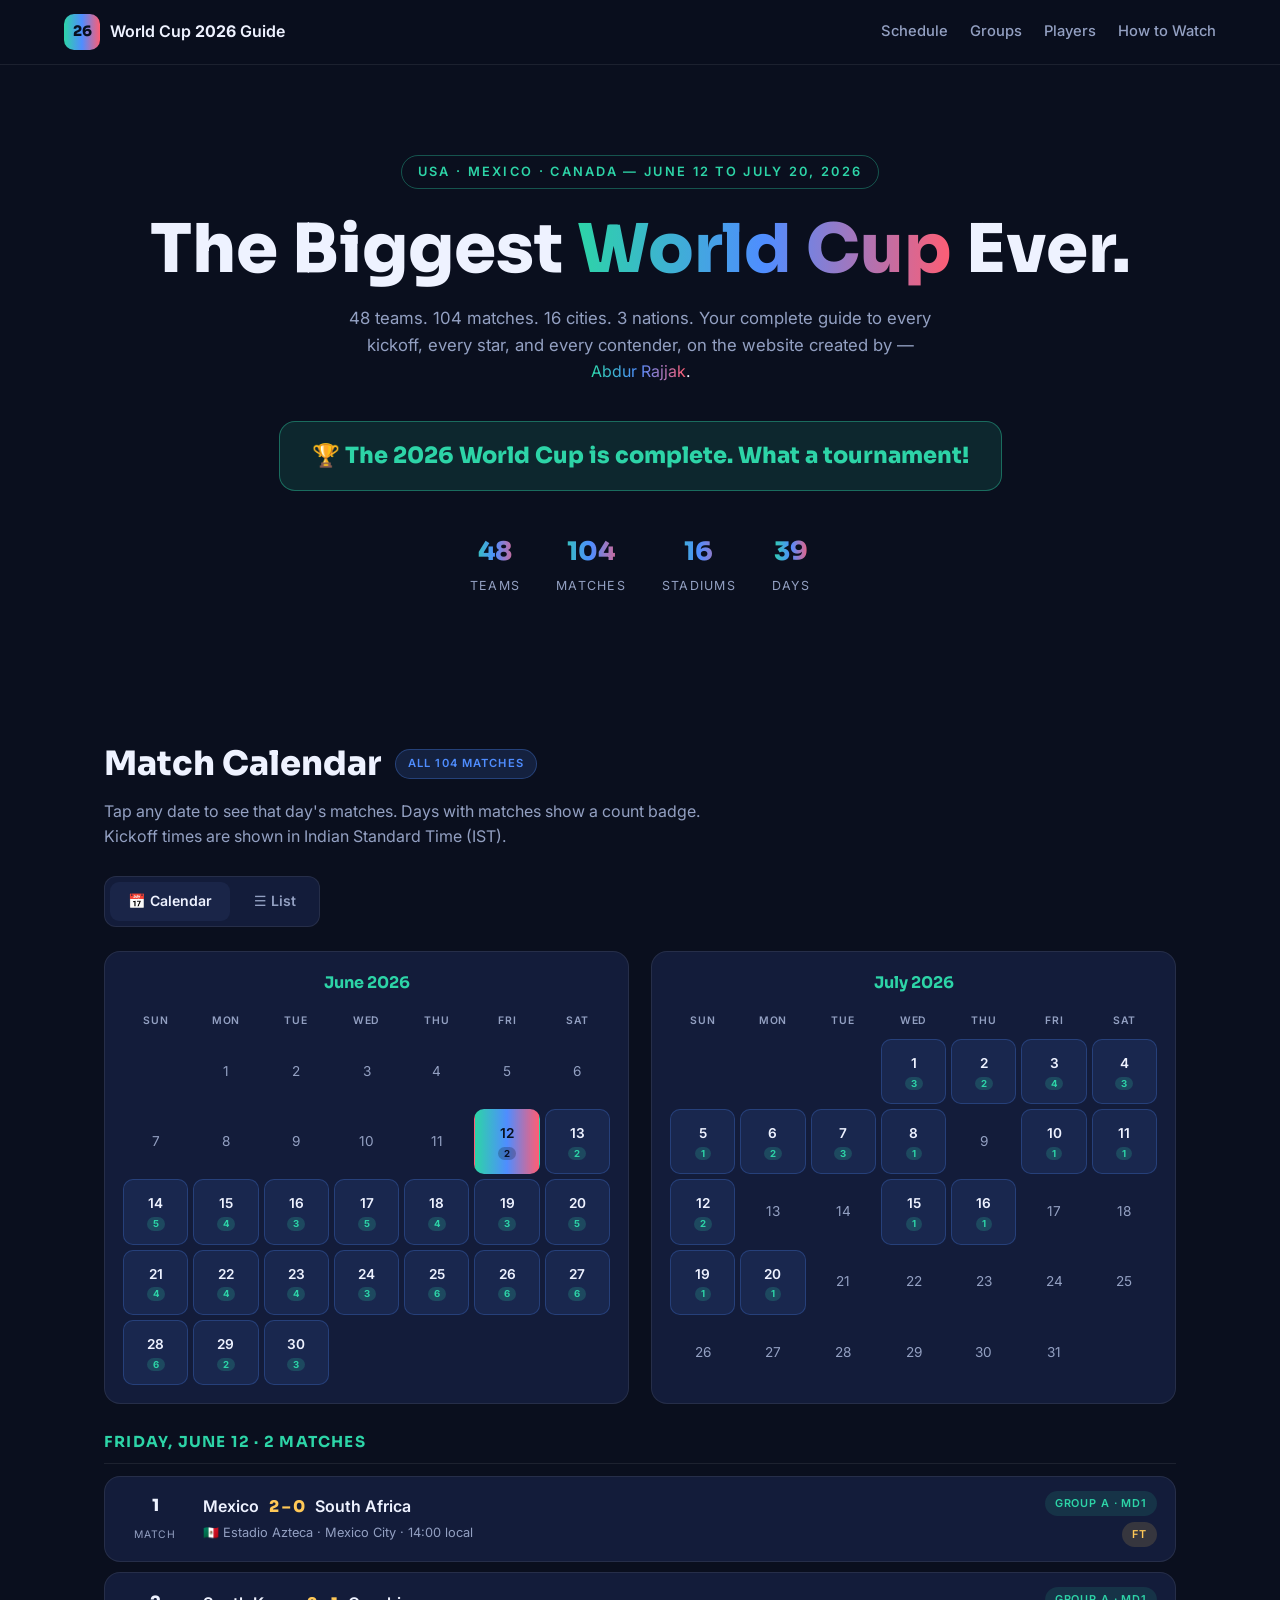
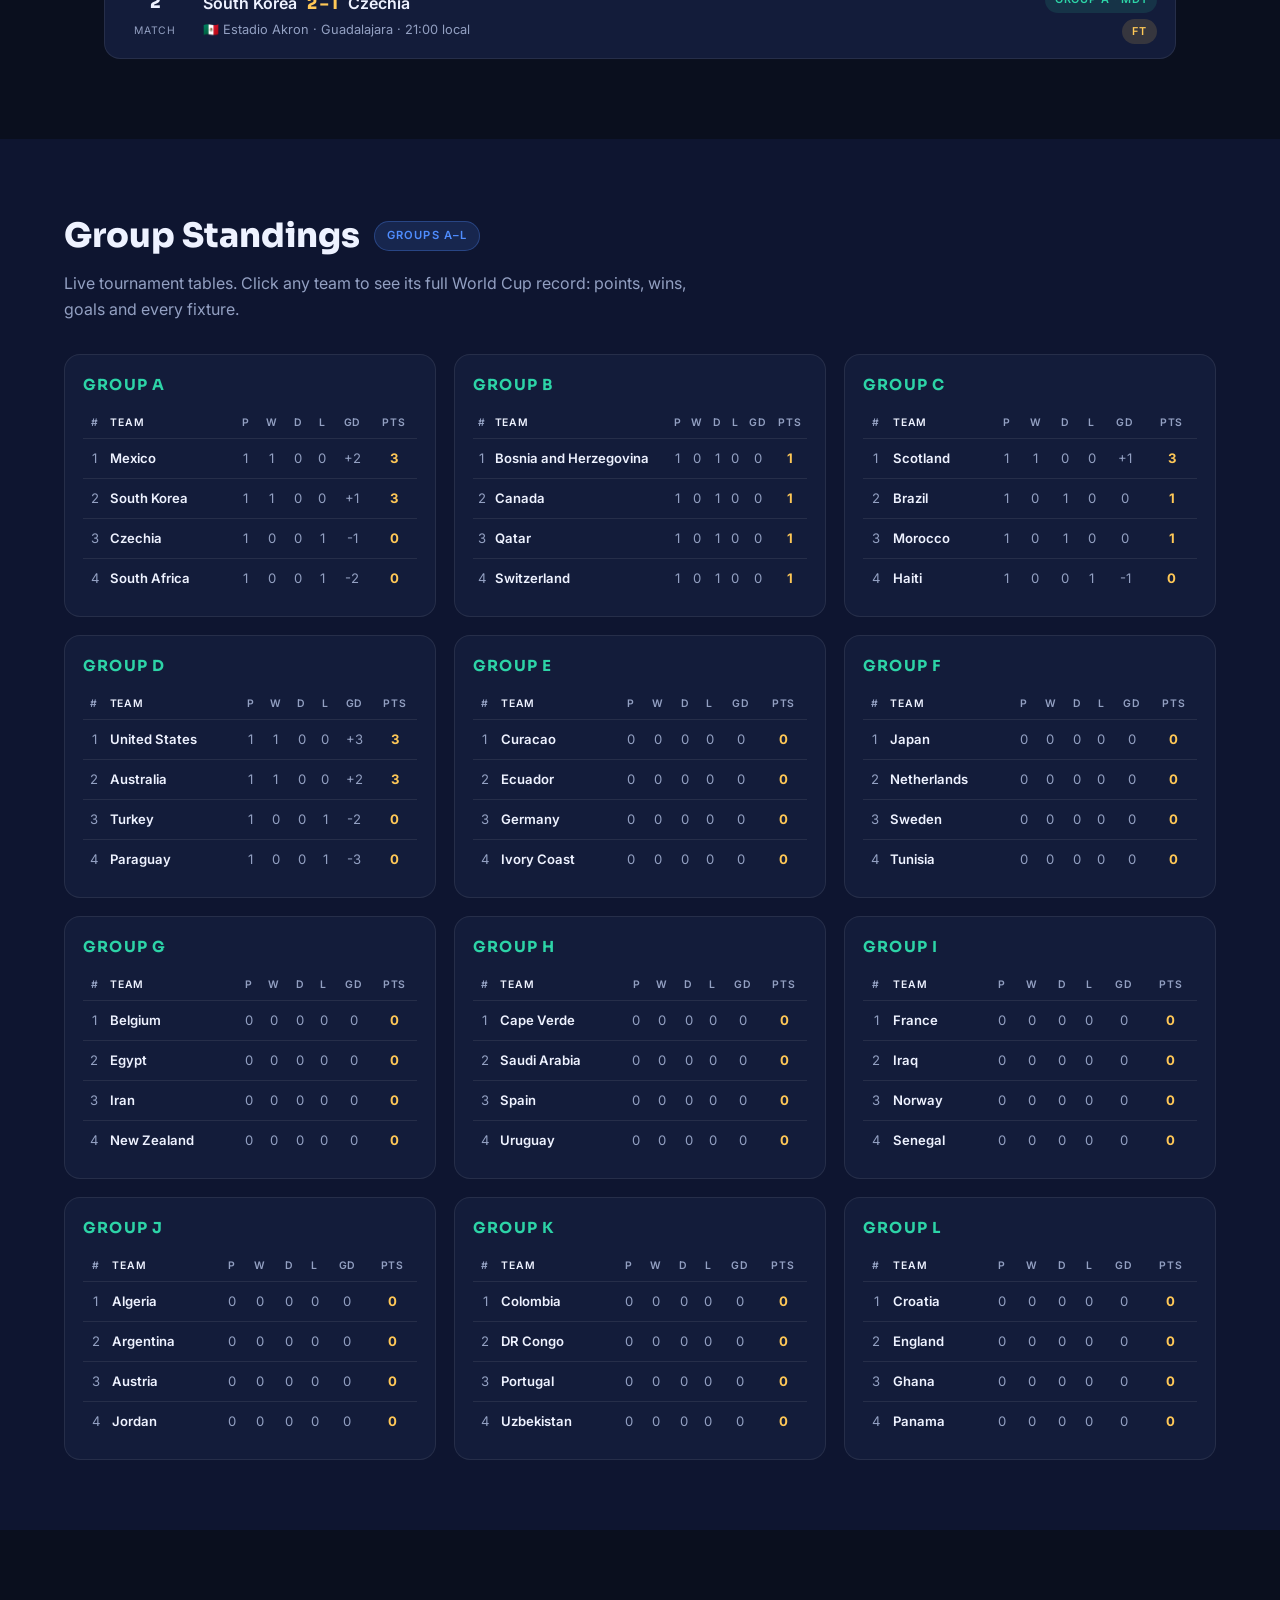
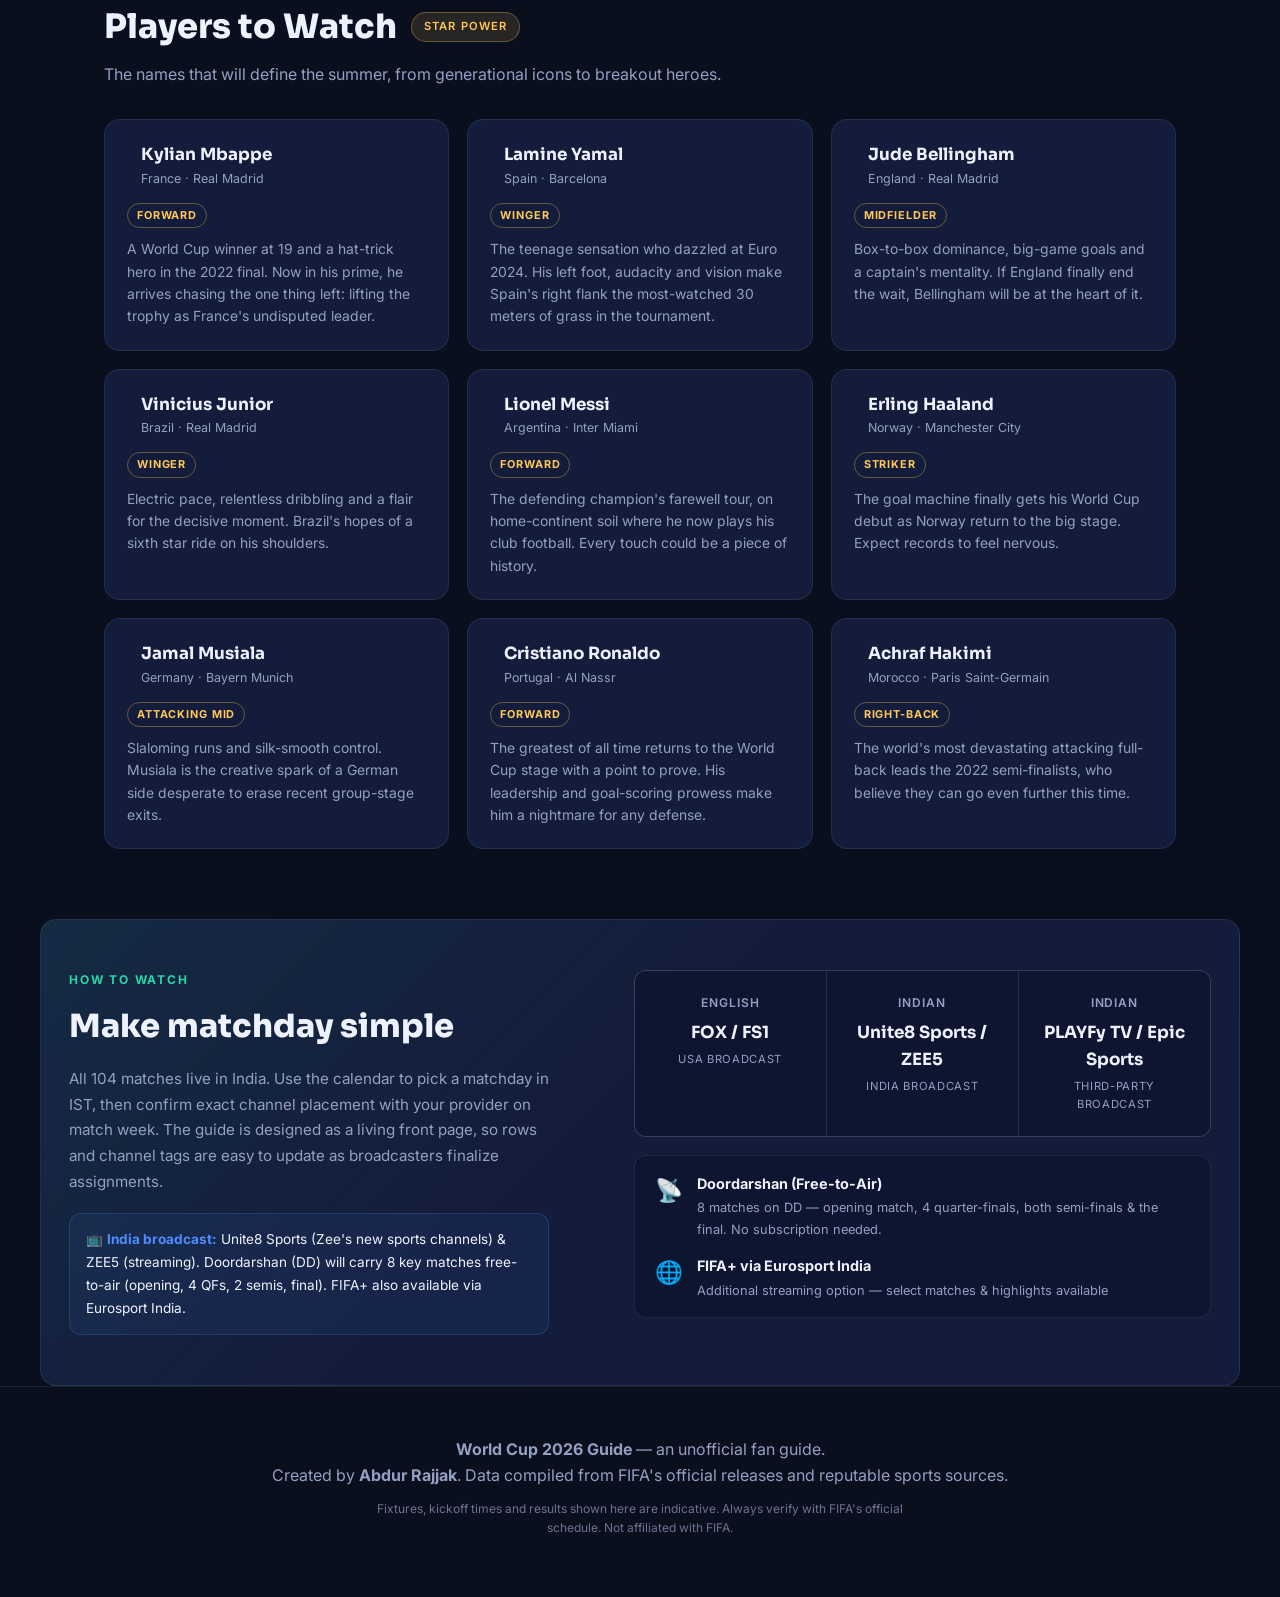
==== commit 19118623: "update website" ====
--- a/index.html
+++ b/index.html
@@ -26,7 +26,7 @@
   <div class="nav-links">
     <a href="#schedule">Schedule</a>
     <a href="#groups">Groups</a>
-    <a href="#players">Players to Watch</a>
+    <a href="#players">Players</a>
     <a href="#watch">How to Watch</a>
   </div>
   <button class="nav-hamburger" id="nav-hamburger" aria-label="Open menu" type="button">
@@ -42,7 +42,7 @@
 
 <header class="hero" id="top">
   <div class="hero-glow"></div>
-  <p class="hero-kicker">USA &middot; Mexico &middot; Canada &mdash; June 11 to July 19, 2026</p>
+  <p class="hero-kicker">USA &middot; Mexico &middot; Canada &mdash; June 12 to July 20, 2026</p>
   <h1>The Biggest <span class="grad">World Cup</span> Ever.</h1>
   <p class="hero-sub">48 teams. 104 matches. 16 cities. 3 nations. Your complete guide to every kickoff, every star, and every contender, on the website created by —<p><span class="grad">Abdur Rajjak</span>.</p></p>
   <div class="countdown" id="countdown"></div>
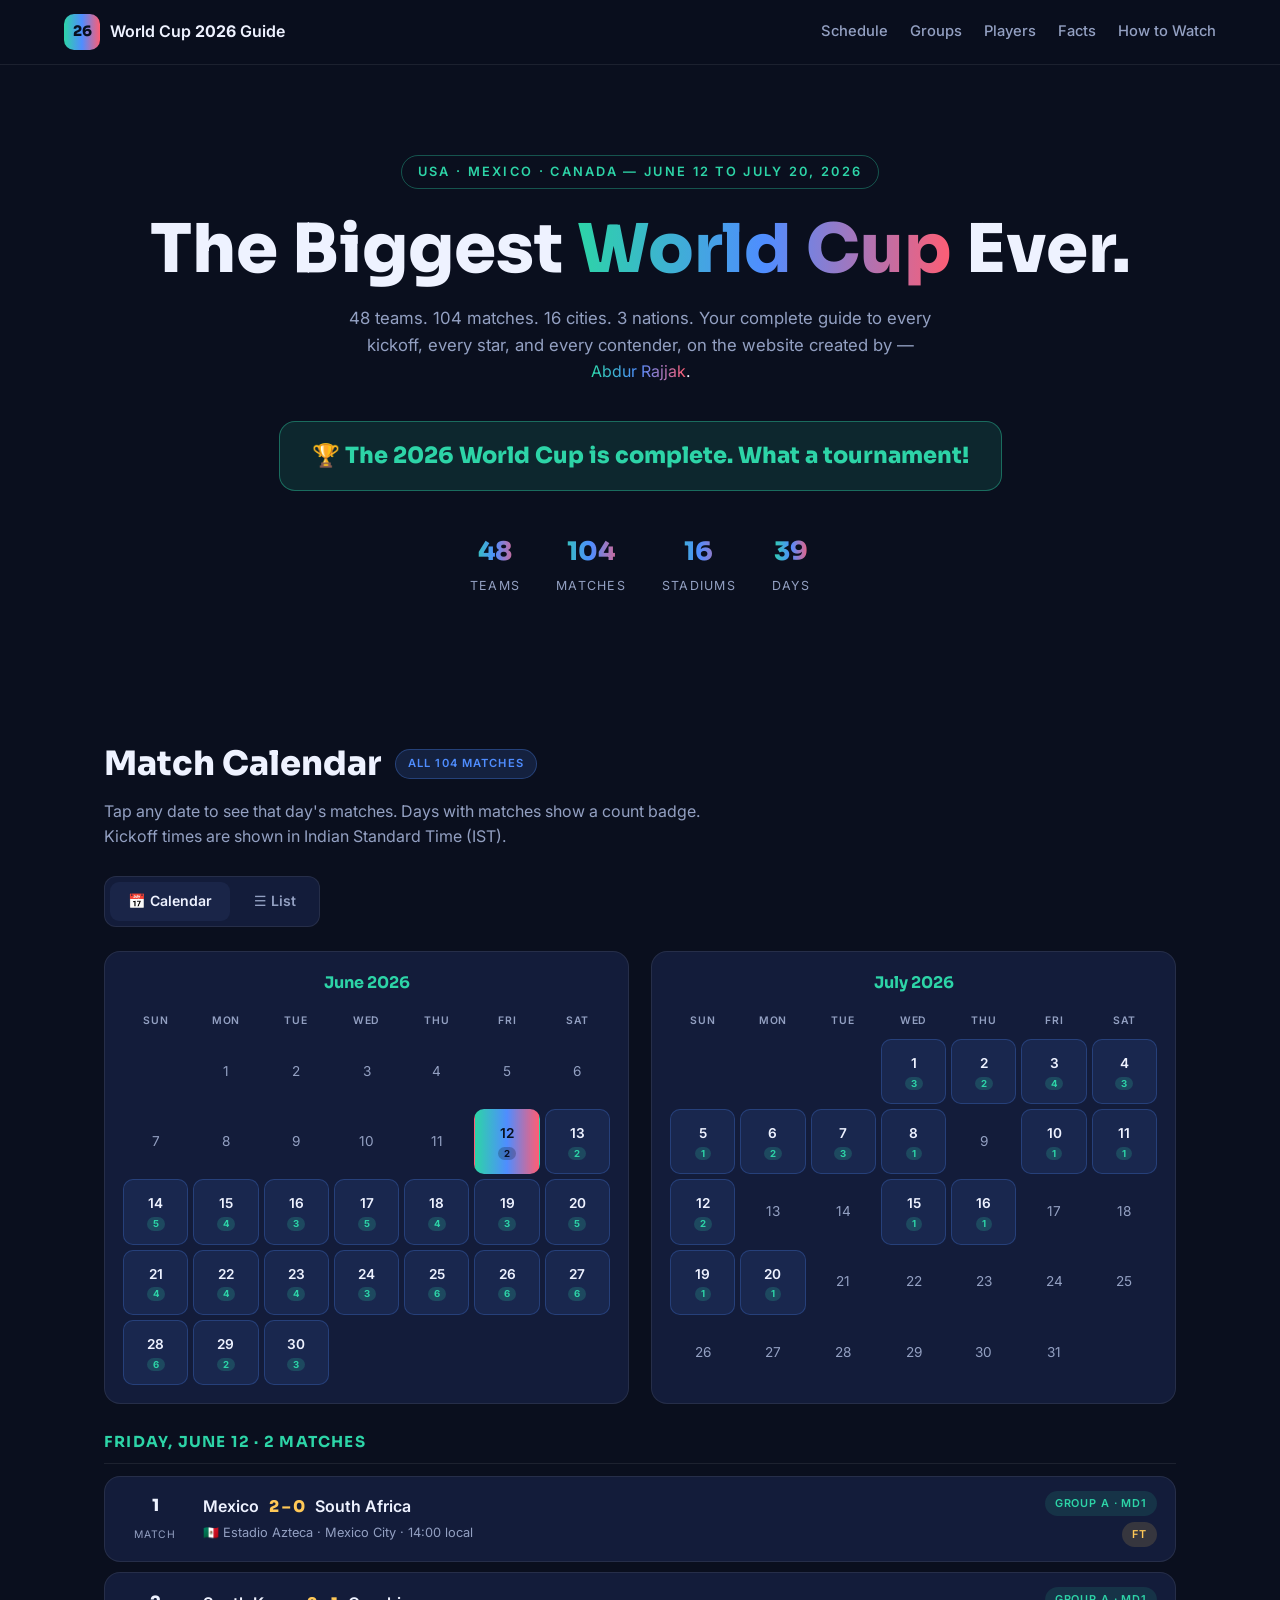
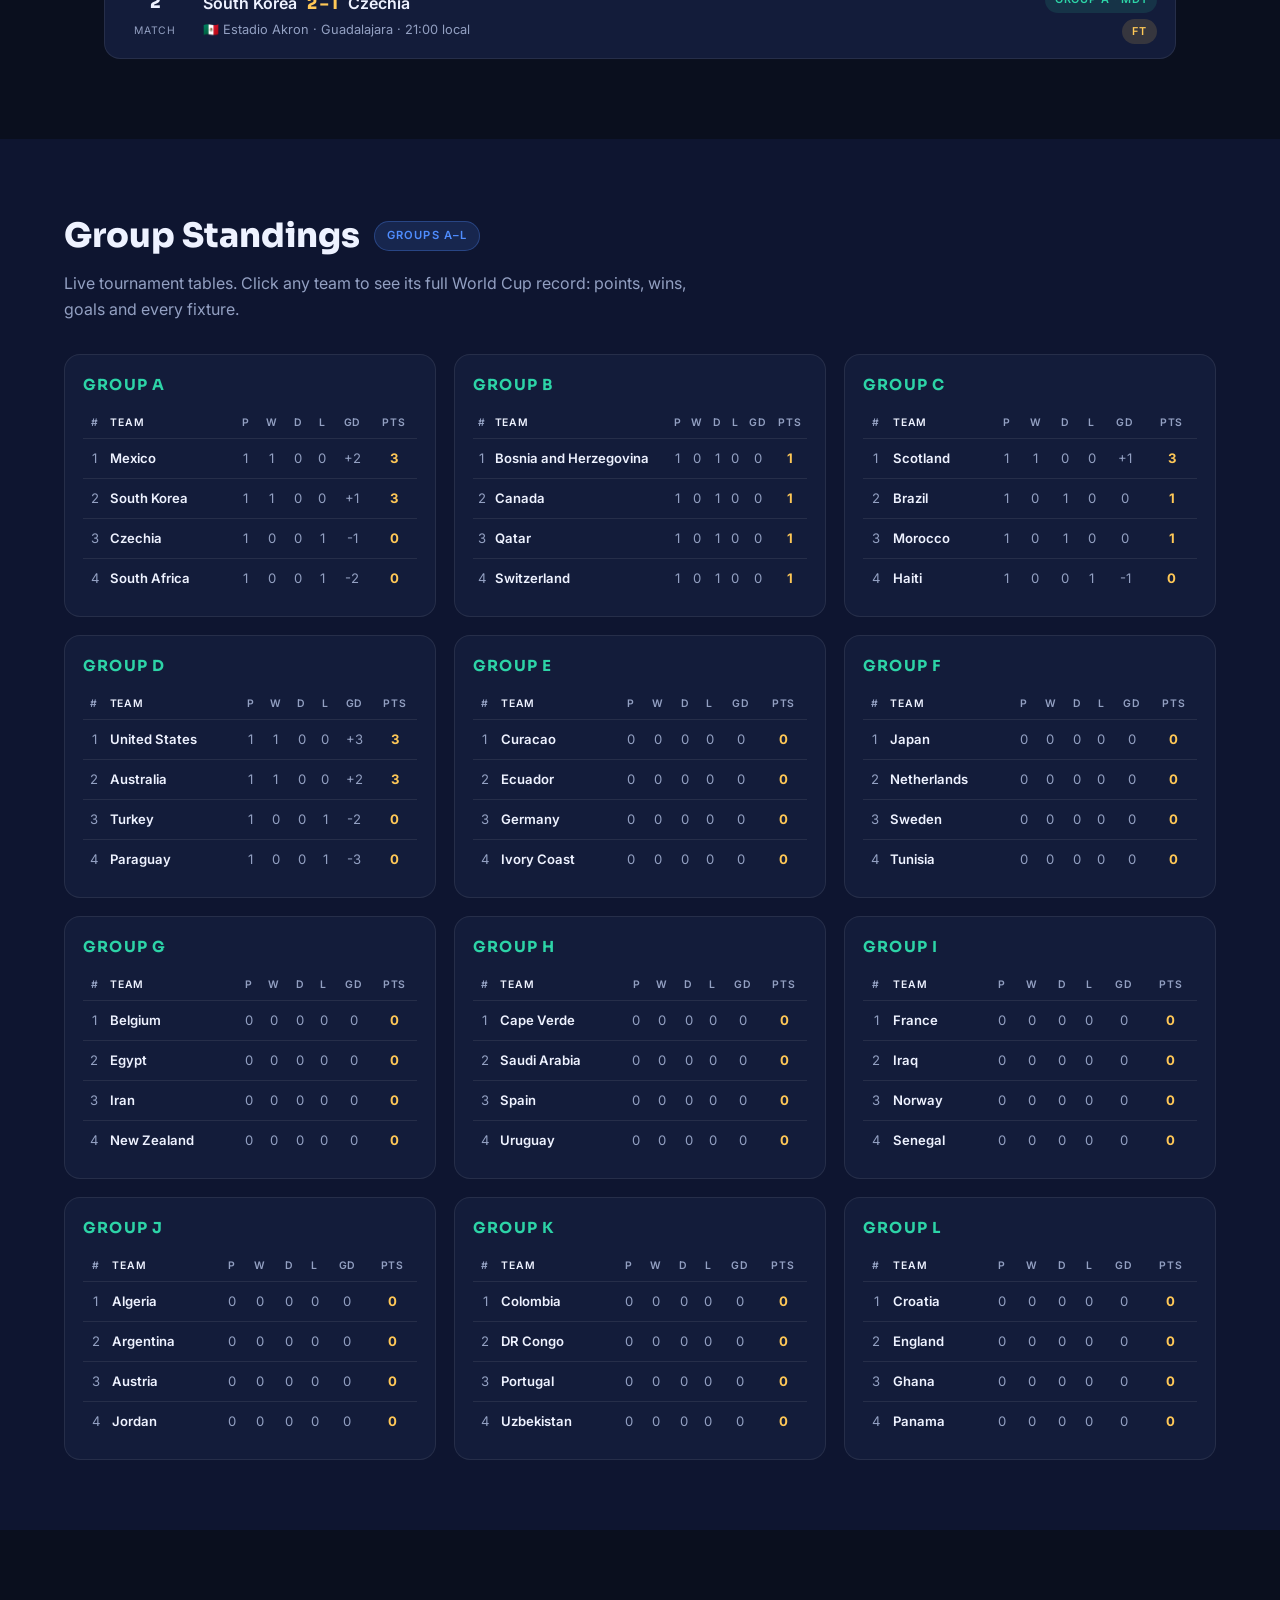
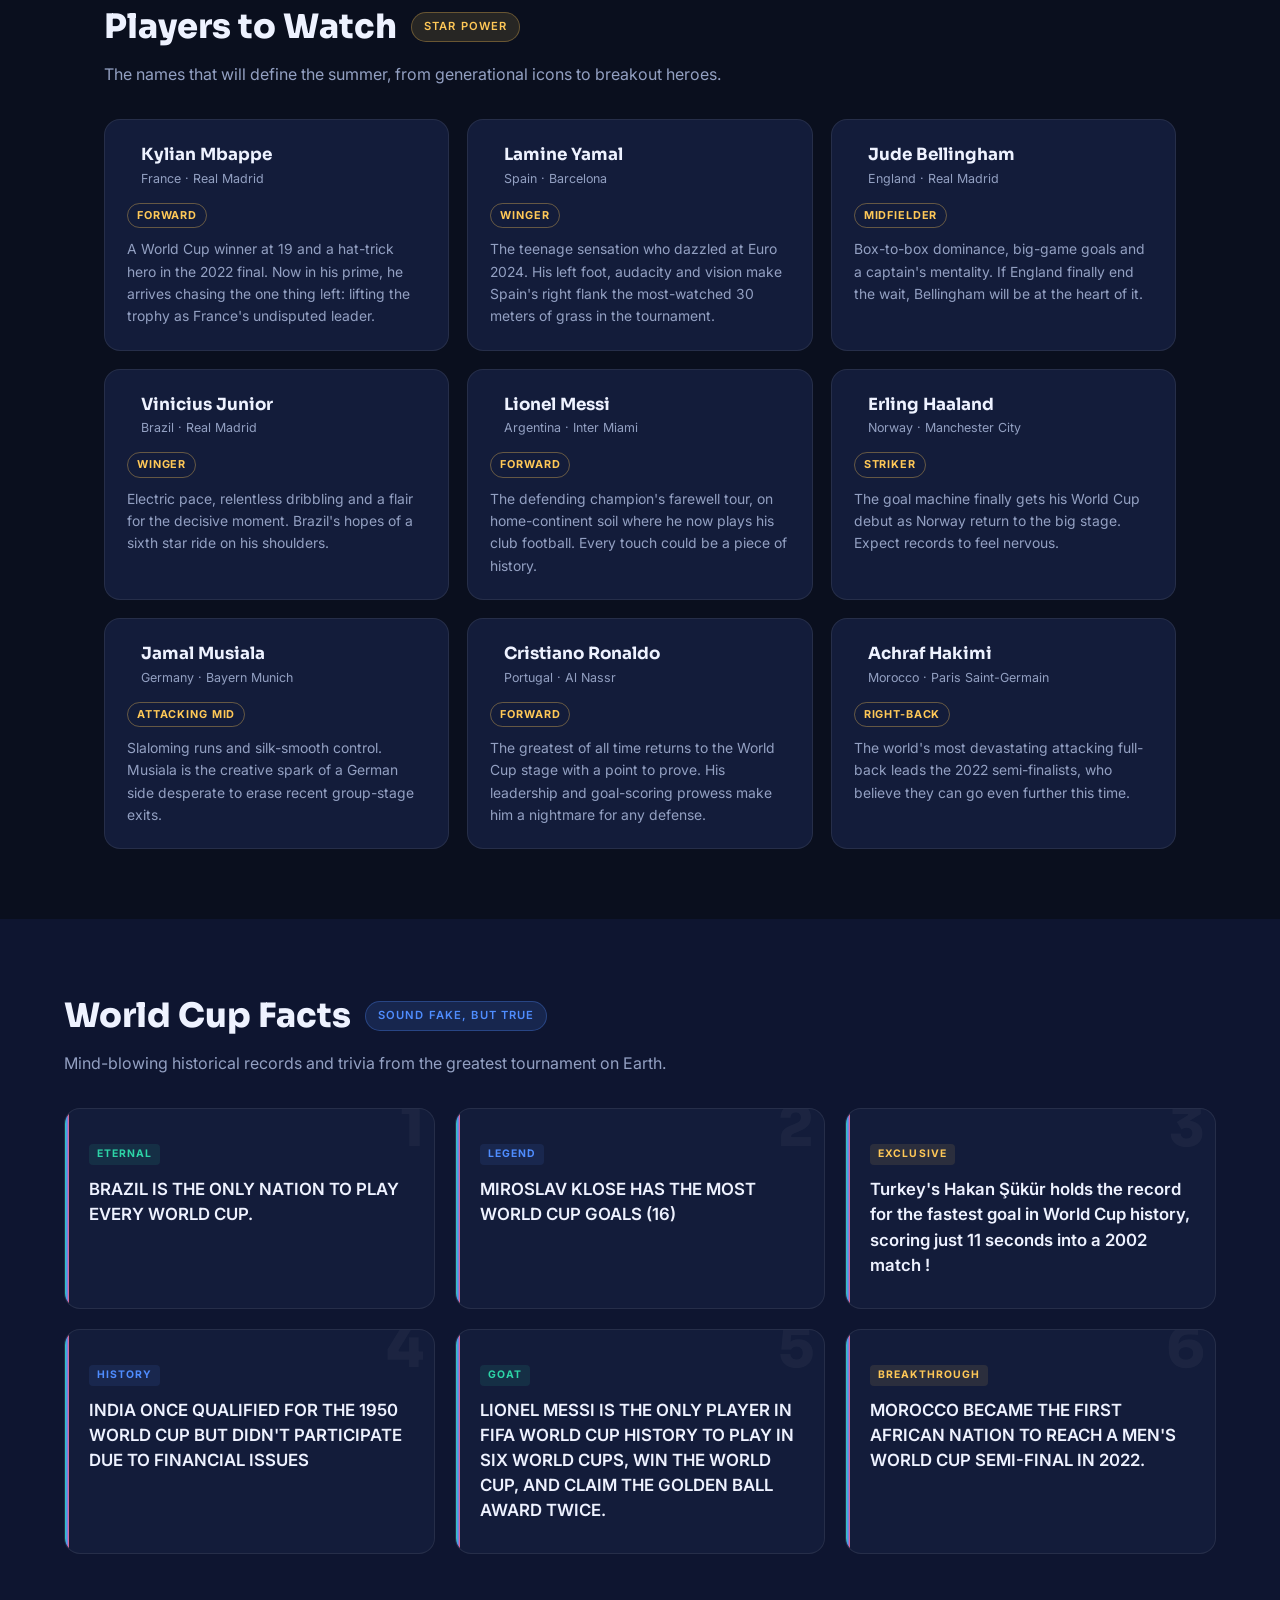
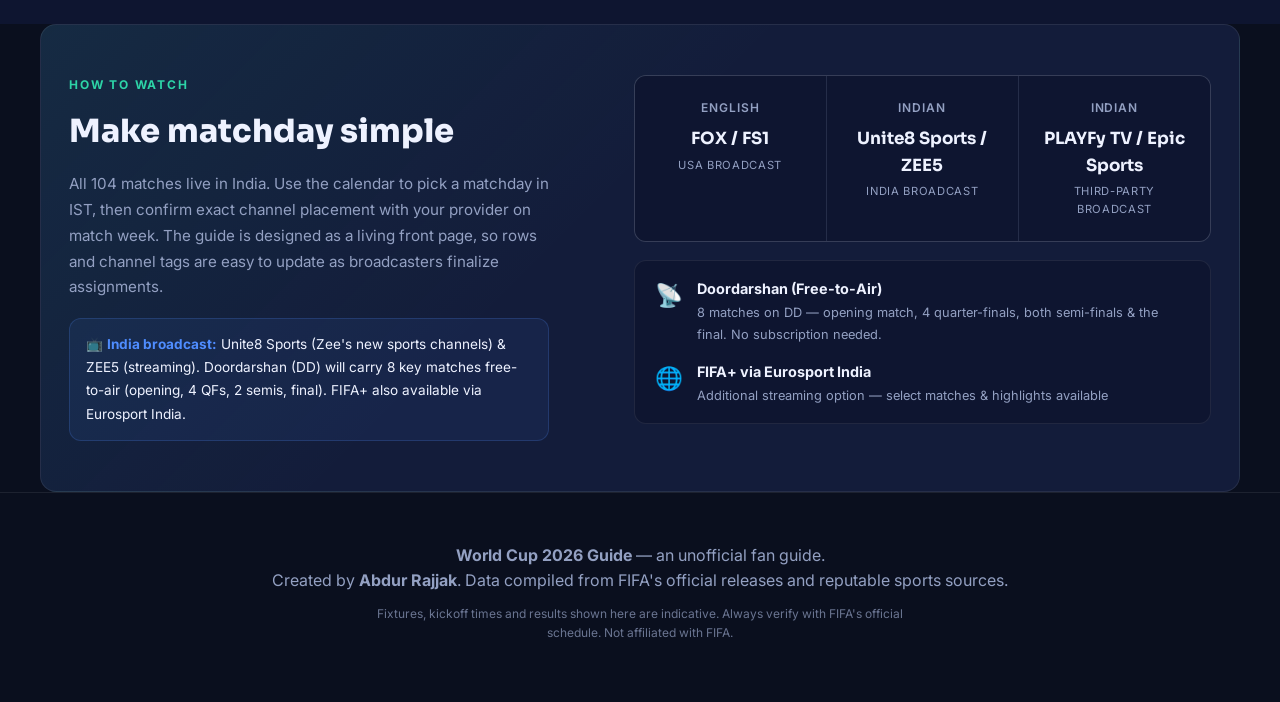
==== commit 3353fe25: "update website" ====
--- a/index.html
+++ b/index.html
@@ -27,6 +27,7 @@
     <a href="#schedule">Schedule</a>
     <a href="#groups">Groups</a>
     <a href="#players">Players</a>
+    <a href="#facts">Facts</a>
     <a href="#watch">How to Watch</a>
   </div>
   <button class="nav-hamburger" id="nav-hamburger" aria-label="Open menu" type="button">
@@ -37,6 +38,7 @@
   <a href="#schedule" class="mobile-nav-link">Schedule</a>
   <a href="#groups" class="mobile-nav-link">Groups</a>
   <a href="#players" class="mobile-nav-link">Players to Watch</a>
+  <a href="#facts" class="mobile-nav-link">World Cup Facts</a>
   <a href="#watch" class="mobile-nav-link">How to Watch</a>
 </div>
 
@@ -99,7 +101,15 @@
     <div id="players-grid" class="cards-grid"></div>
   </section>
 
-    <section class="section watch" id="watch">
+  <section id="facts" class="section alt">
+    <div class="section-head">
+      <h2>World Cup Facts <span class="pill">Sound Fake, But True</span></h2>
+      <p>Mind-blowing historical records and trivia from the greatest tournament on Earth.</p>
+    </div>
+    <div id="facts-grid" class="facts-grid"></div>
+  </section>
+
+  <section class="section watch" id="watch">
   <div class="watch-left">
     <p class="eyebrow">How to watch</p>
     <h2>Make matchday simple</h2>
@@ -157,7 +167,6 @@
   </div>
 </div>
 
-
 <button class="back-to-top" id="back-to-top" aria-label="Back to top">&#8679;</button>
 
 <script src="data.js"></script>
--- a/styles.css
+++ b/styles.css
@@ -300,6 +300,89 @@
 .team-body h4.s { color: var(--green); } .team-body h4.w { color: var(--red); } .team-body h4.k { color: var(--gold); } .team-body h4.p { color: var(--blue); }
 .team-body h4:first-child { margin-top: 0; }
 .team-body p { color: var(--muted); }
+
+/* ---------- Facts Section ---------- */
+.facts-grid {
+  display: grid;
+  grid-template-columns: repeat(auto-fill, minmax(300px, 1fr));
+  gap: 20px;
+  margin-top: 32px;
+}
+.fact-card {
+  background: var(--card);
+  border: 1px solid var(--line);
+  border-radius: var(--radius);
+  padding: 30px 24px;
+  position: relative;
+  overflow: hidden;
+  transition: all 0.4s cubic-bezier(0.175, 0.885, 0.32, 1.275);
+  opacity: 0;
+  transform: translateY(30px);
+}
+.fact-card.reveal {
+  opacity: 1;
+  transform: translateY(0);
+}
+.fact-card:hover {
+  transform: translateY(-8px) scale(1.02);
+  border-color: var(--green);
+  box-shadow: 0 15px 30px rgba(45, 212, 167, 0.15);
+}
+.fact-card::before {
+  content: "";
+  position: absolute;
+  top: 0; left: 0; width: 4px; height: 100%;
+  background: var(--grad);
+}
+.fact-card::after {
+  content: "";
+  position: absolute;
+  inset: 0;
+  background-image: var(--fact-flag);
+  background-size: cover;
+  background-position: center;
+  opacity: 0.07;
+  filter: grayscale(1);
+  pointer-events: none;
+  z-index: 1;
+  transition: opacity 0.4s, filter 0.4s;
+}
+.fact-card:hover::after {
+  opacity: 0.15;
+  filter: grayscale(0);
+}
+.fact-num {
+  font-family: "Sora";
+  font-size: 3.5rem;
+  font-weight: 800;
+  color: rgba(255, 255, 255, 0.04);
+  position: absolute;
+  top: -10px;
+  right: 10px;
+  line-height: 1;
+}
+.fact-tag {
+  display: inline-block;
+  font-size: 0.65rem;
+  font-weight: 700;
+  text-transform: uppercase;
+  letter-spacing: 0.1em;
+  color: var(--green);
+  margin-bottom: 12px;
+  padding: 2px 8px;
+  background: rgba(45, 212, 167, 0.1);
+  border-radius: 4px;
+}
+.fact-text {
+  font-size: 1.05rem;
+  font-weight: 600;
+  line-height: 1.5;
+  color: var(--text);
+  position: relative;
+  z-index: 2;
+}
+.fact-card:nth-child(even) .fact-tag { color: var(--blue); background: rgba(79, 141, 255, 0.1); }
+.fact-card:nth-child(3n) .fact-tag { color: var(--gold); background: rgba(255, 200, 87, 0.1); }
 
 /* ---------- Watch ---------- */
 .watch {
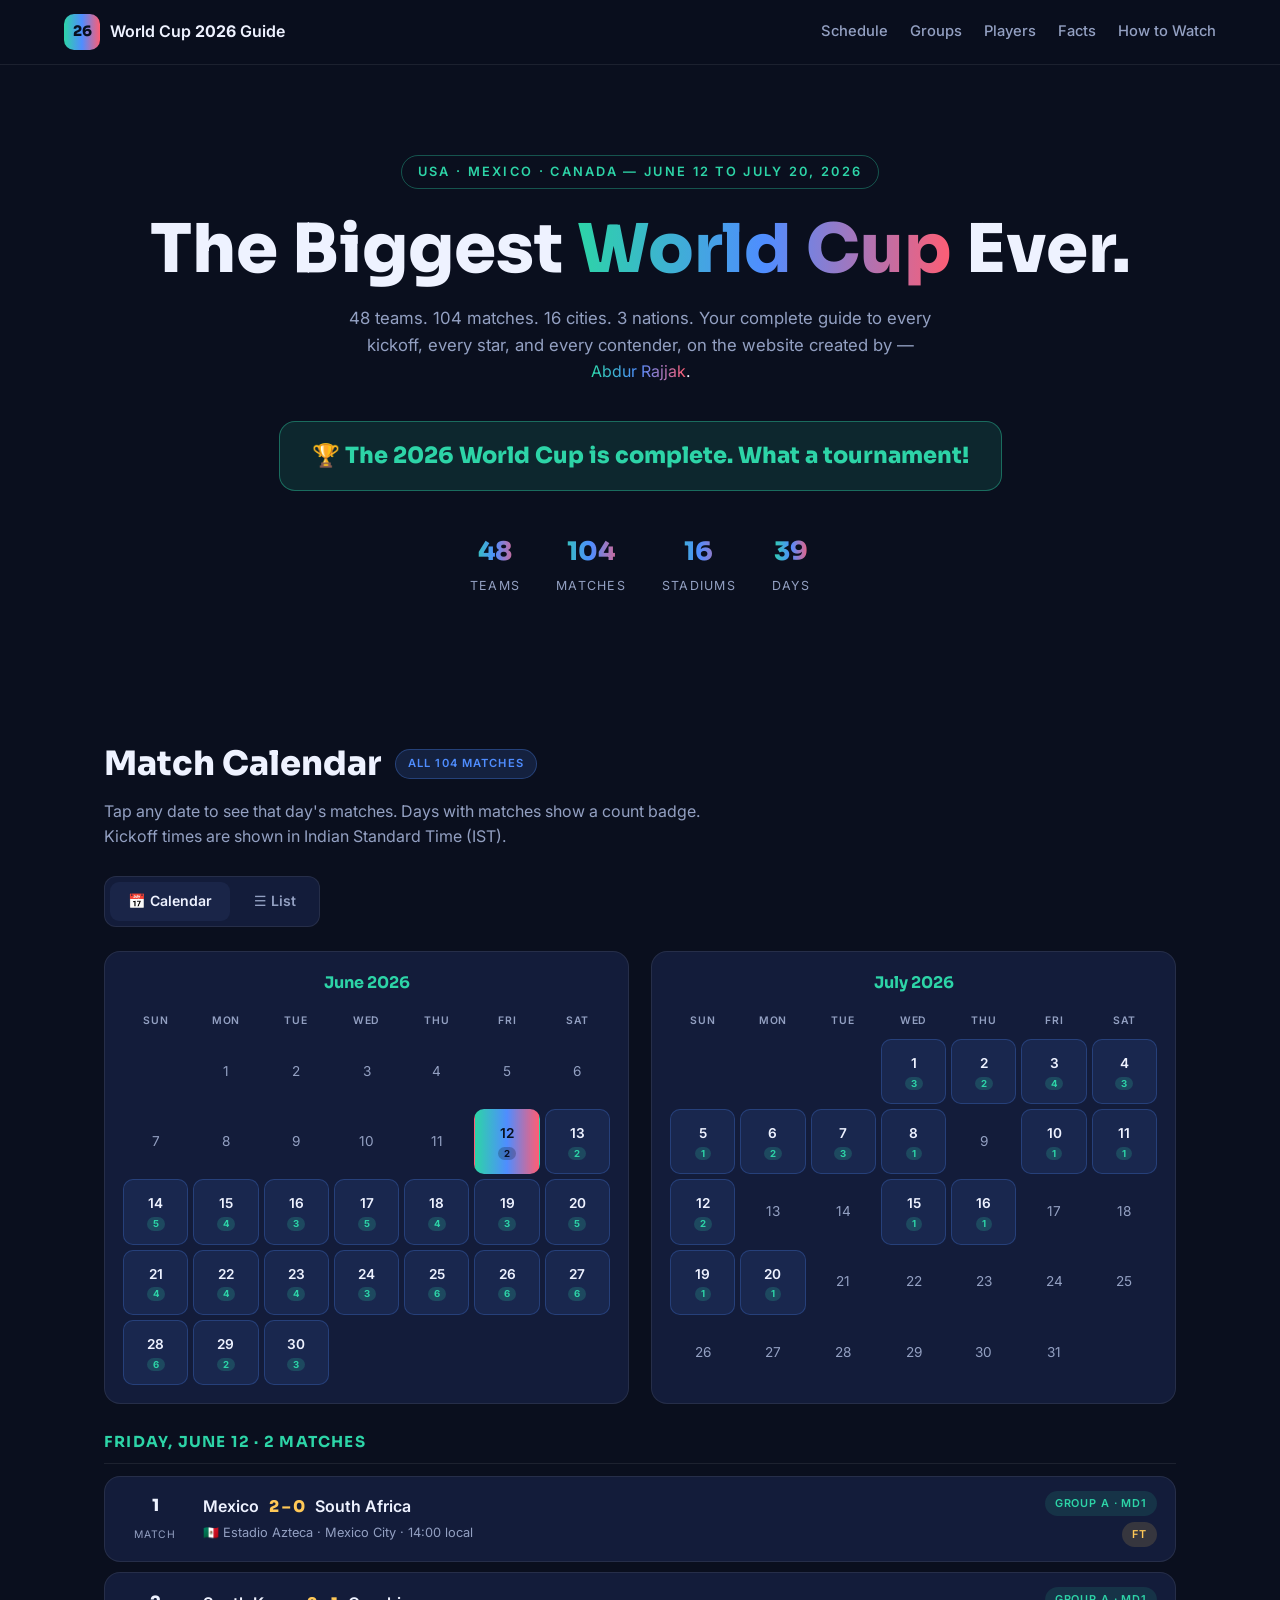
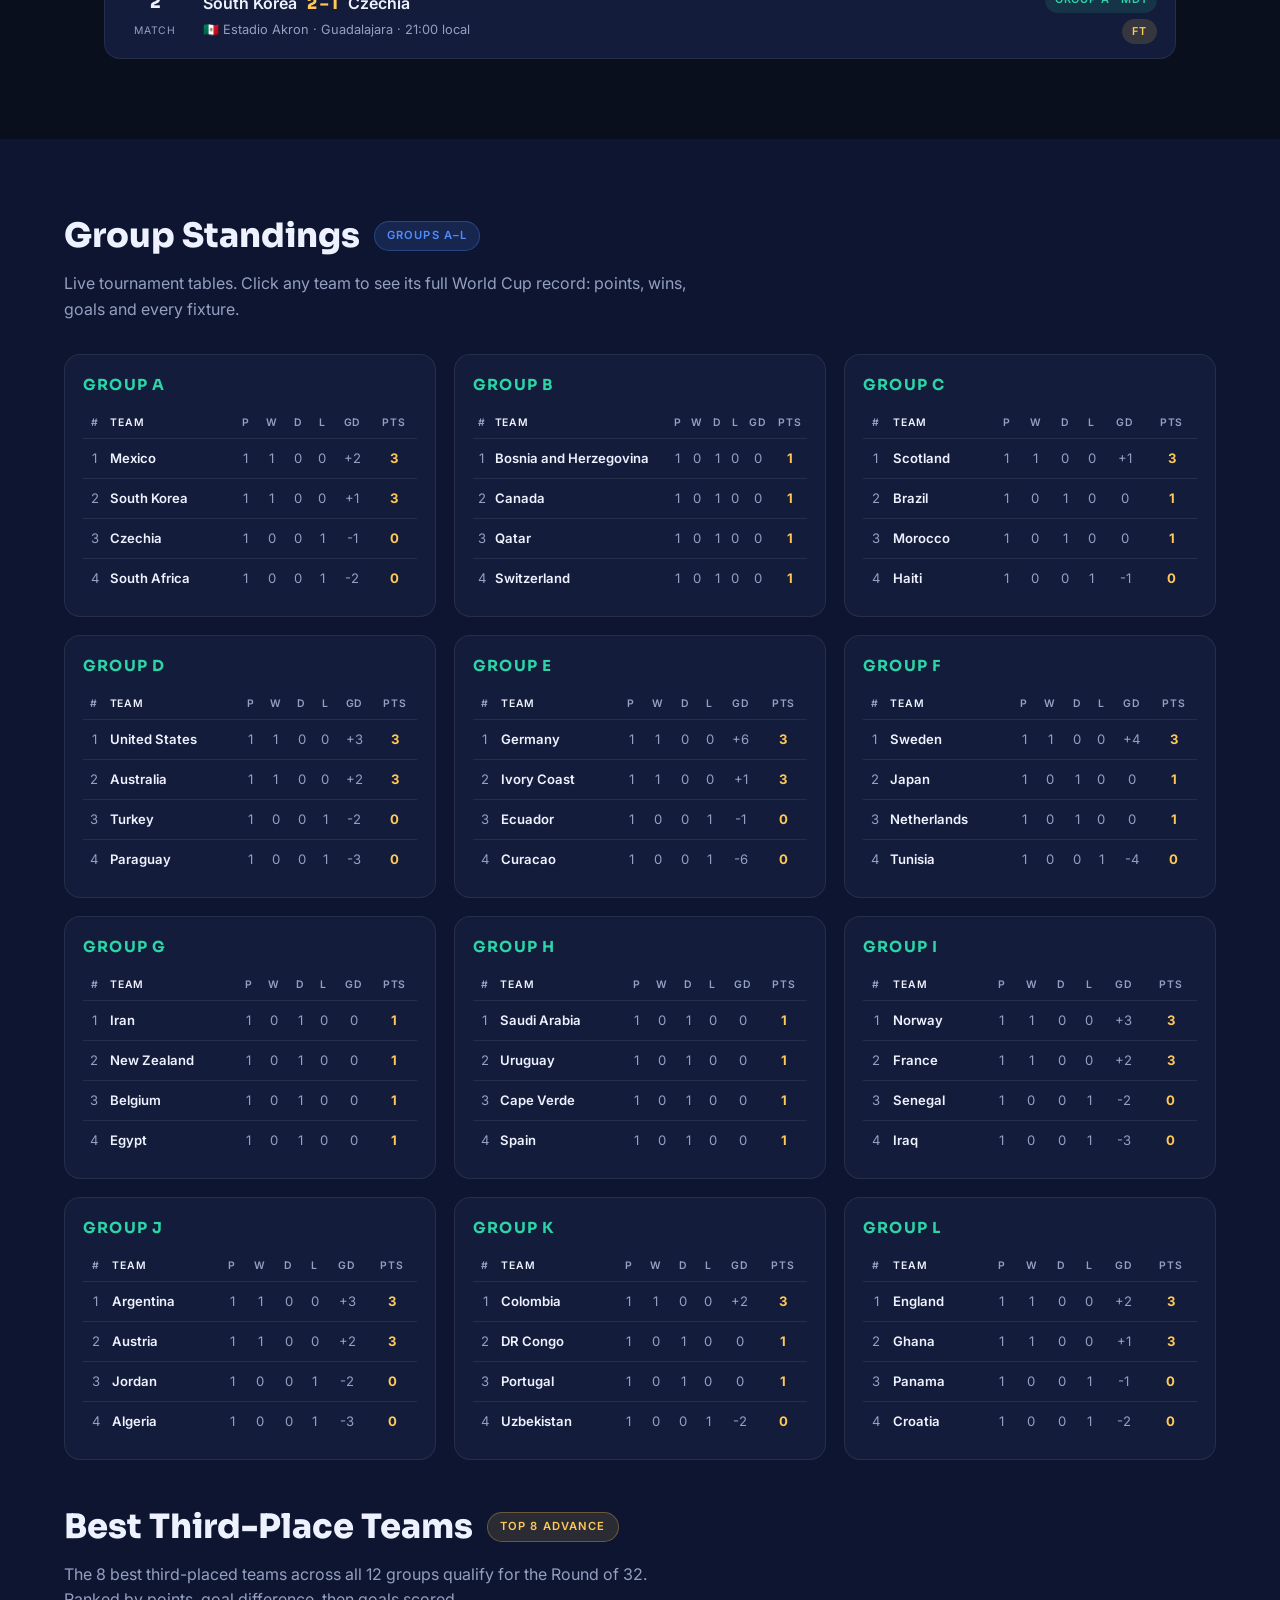
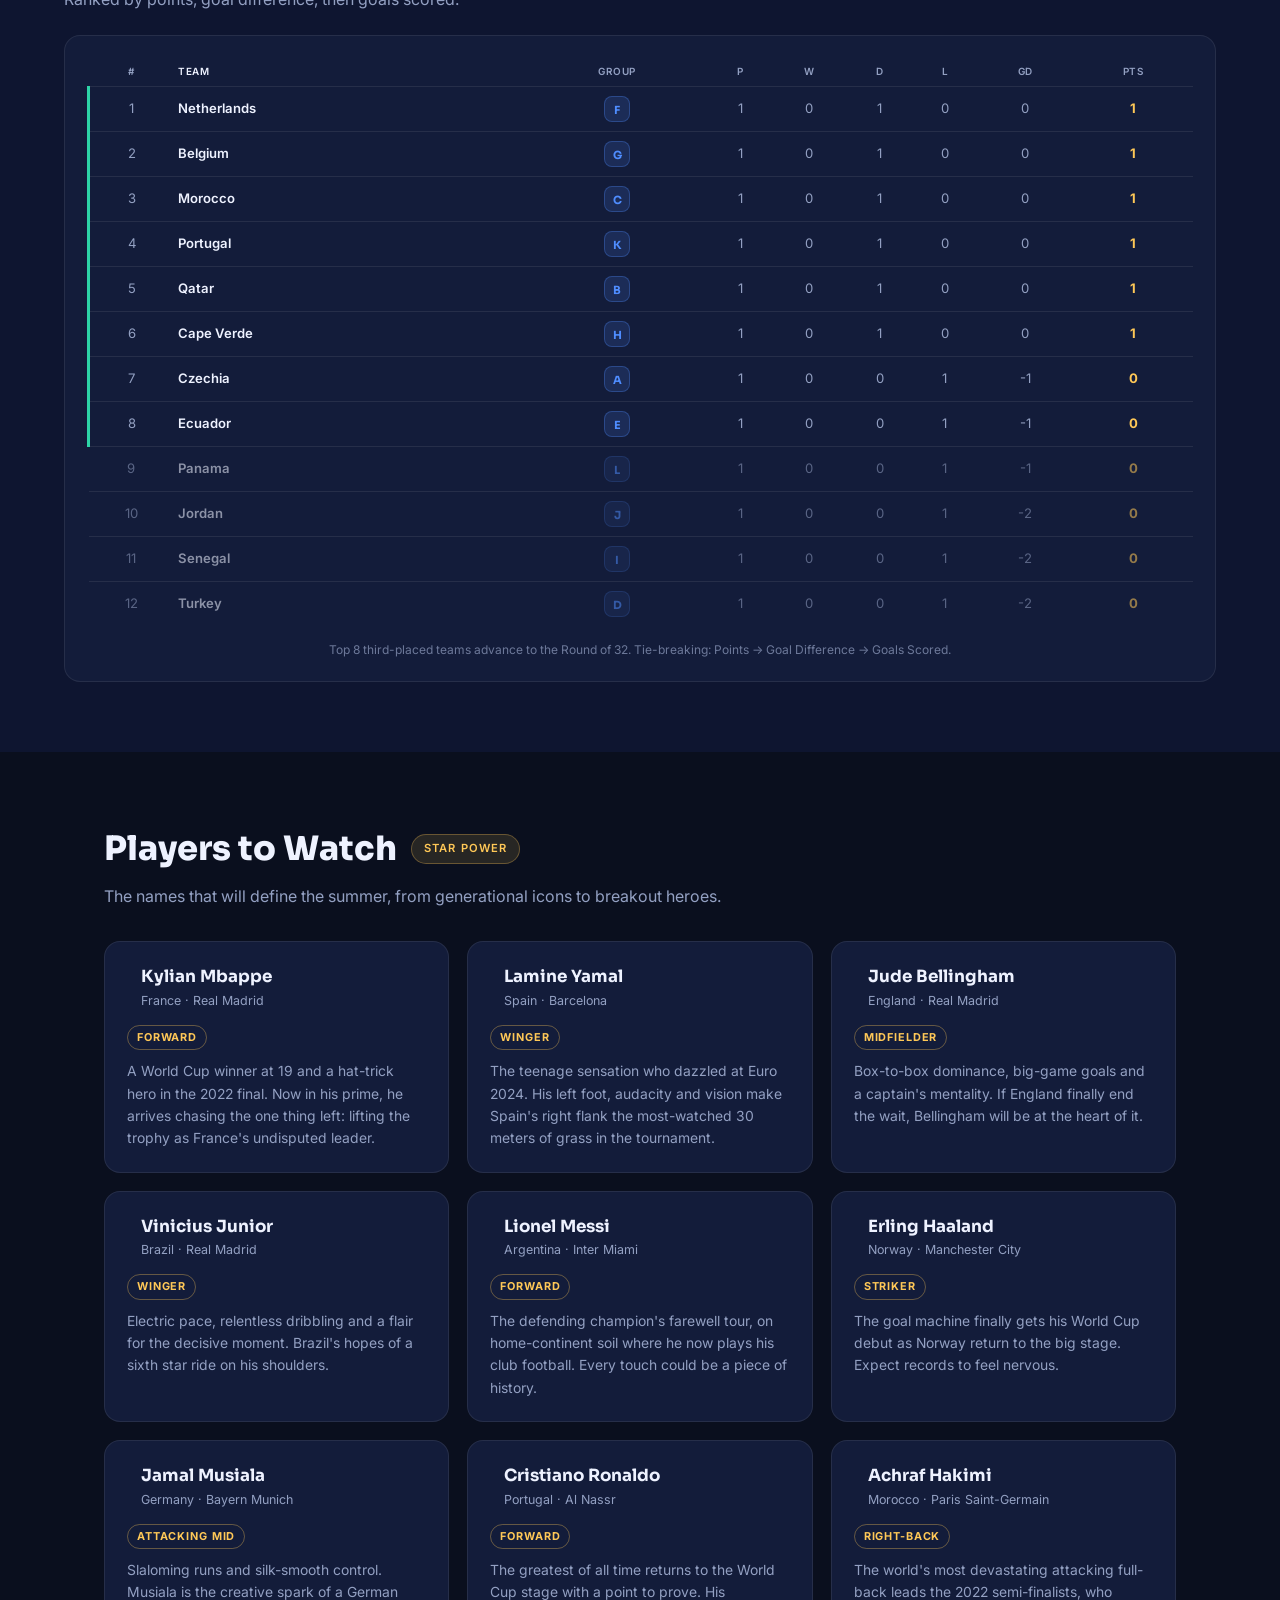
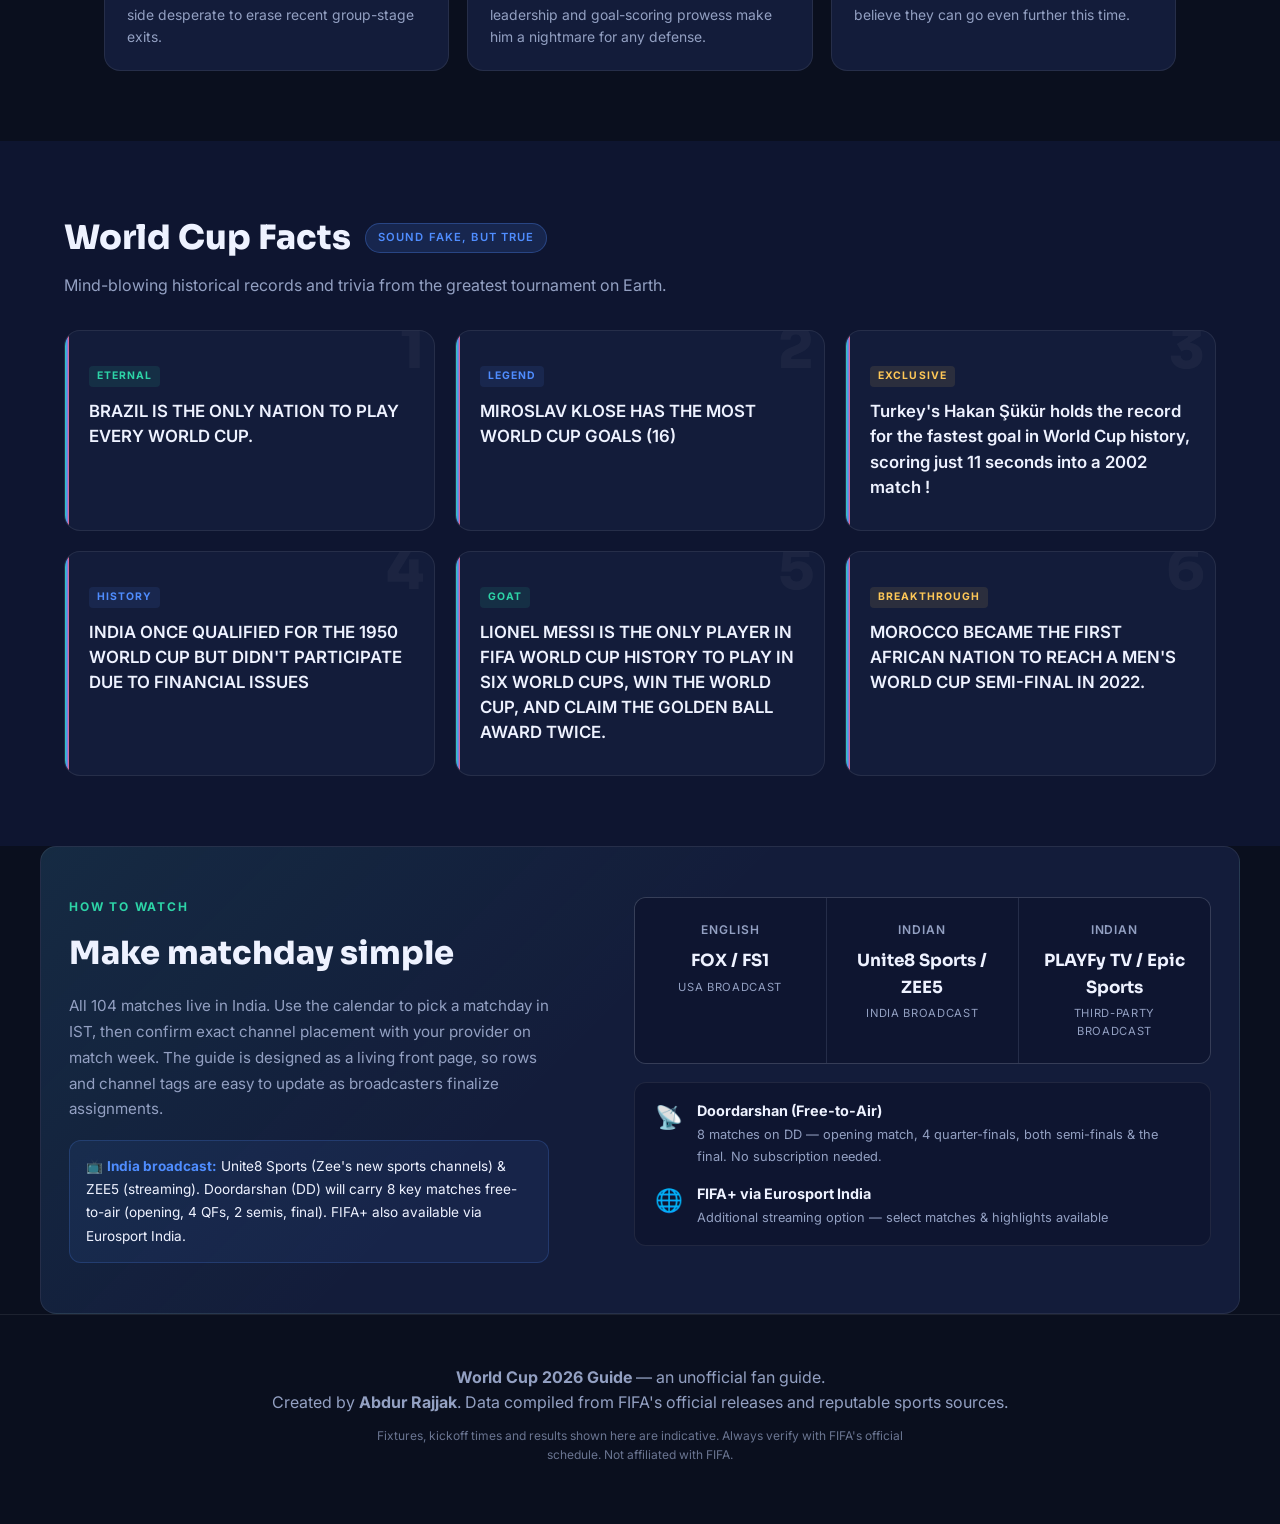
==== commit 210b7f16: "update website" ====
--- a/index.html
+++ b/index.html
@@ -91,6 +91,15 @@
       <p>Live tournament tables. Click any team to see its full World Cup record: points, wins, goals and every fixture.</p>
     </div>
     <div id="groups-grid" class="groups-grid"></div>
+
+    <!-- Best Third-Place Teams -->
+    <div id="best-third-wrap" class="best-third-wrap" style="margin-top:40px;">
+      <div class="section-head">
+        <h2>Best Third-Place Teams <span class="pill gold">Top 8 Advance</span></h2>
+        <p>The 8 best third-placed teams across all 12 groups qualify for the Round of 32. Ranked by points, goal difference, then goals scored.</p>
+      </div>
+      <div id="best-third-table-wrap" class="best-third-card"></div>
+    </div>
   </section>
 
   <section id="players" class="section">
--- a/styles.css
+++ b/styles.css
@@ -161,6 +161,90 @@
 .group-table tbody tr:last-child td { border-bottom: none; }
 .team-row { cursor: pointer; transition: background 0.15s; }
 .team-row:hover { background: rgba(79, 141, 255, 0.1); }
+
+/* ---------- Best Third-Place Table ---------- */
+.best-third-wrap { scroll-margin-top: 80px; }
+.best-third-card {
+  background: var(--card);
+  border: 1px solid var(--line);
+  border-radius: var(--radius);
+  padding: 22px;
+  margin-top: 22px;
+  overflow-x: hidden;
+}
+.best-third-table { width: 100%; }
+.best-third-table th { font-size: 0.62rem; }
+.best-third-table td { font-size: 0.82rem; }
+
+/* Qualified rows get a subtle green left border */
+.best-third-table tr.bt-qualified { border-left: 3px solid var(--green); }
+/* Eliminated rows get dimmed */
+.best-third-table tr.bt-eliminated td { opacity: 0.55; }
+.best-third-table tr.bt-eliminated:hover td { opacity: 0.85; }
+
+/* Divider between rank 8 and 9 */
+.best-third-table tbody tr.bt-eliminated:first-of-type td {
+  border-top: 2px dashed rgba(255, 93, 115, 0.45);
+}
+
+/* Group badge */
+.bt-group-badge {
+  display: inline-block;
+  font-family: "Sora", sans-serif;
+  font-size: 0.7rem;
+  font-weight: 700;
+  width: 26px; height: 26px;
+  line-height: 26px;
+  text-align: center;
+  border-radius: 8px;
+  background: rgba(79, 141, 255, 0.15);
+  color: var(--blue);
+  border: 1px solid rgba(79, 141, 255, 0.3);
+}
+
+/* Status badge */
+.bt-status {
+  display: inline-flex;
+  align-items: center;
+  gap: 4px;
+  font-size: 0.65rem;
+  font-weight: 700;
+  text-transform: uppercase;
+  letter-spacing: 0.06em;
+  padding: 3px 10px;
+  border-radius: 999px;
+  white-space: nowrap;
+}
+.bt-status.bt-qualified {
+  background: rgba(45, 212, 167, 0.12);
+  color: var(--green);
+  border: 1px solid rgba(45, 212, 167, 0.3);
+}
+.bt-status.bt-eliminated {
+  background: rgba(255, 93, 115, 0.1);
+  color: var(--red);
+  border: 1px solid rgba(255, 93, 115, 0.25);
+  opacity: 1;
+}
+
+/* Footnote */
+.bt-footnote {
+  font-size: 0.75rem;
+  color: var(--muted);
+  margin-top: 14px;
+  text-align: center;
+  opacity: 0.7;
+}
+
+@media (max-width: 720px) {
+  .best-third-card { padding: 10px 6px; }
+  .best-third-table th { font-size: 0.55rem; padding: 5px 2px; }
+  .best-third-table td { font-size: 0.72rem; padding: 7px 2px; }
+  .best-third-table .tname { font-size: 0.7rem; }
+  .bt-group-badge { width: 22px; height: 22px; line-height: 22px; font-size: 0.6rem; border-radius: 6px; }
+  .best-third-table .team-flag-img { width: 18px !important; height: 11px !important; }
+  .bt-footnote { font-size: 0.65rem; }
+}
 
 /* ---------- Team modal ---------- */
 .hidden { display: none !important; }
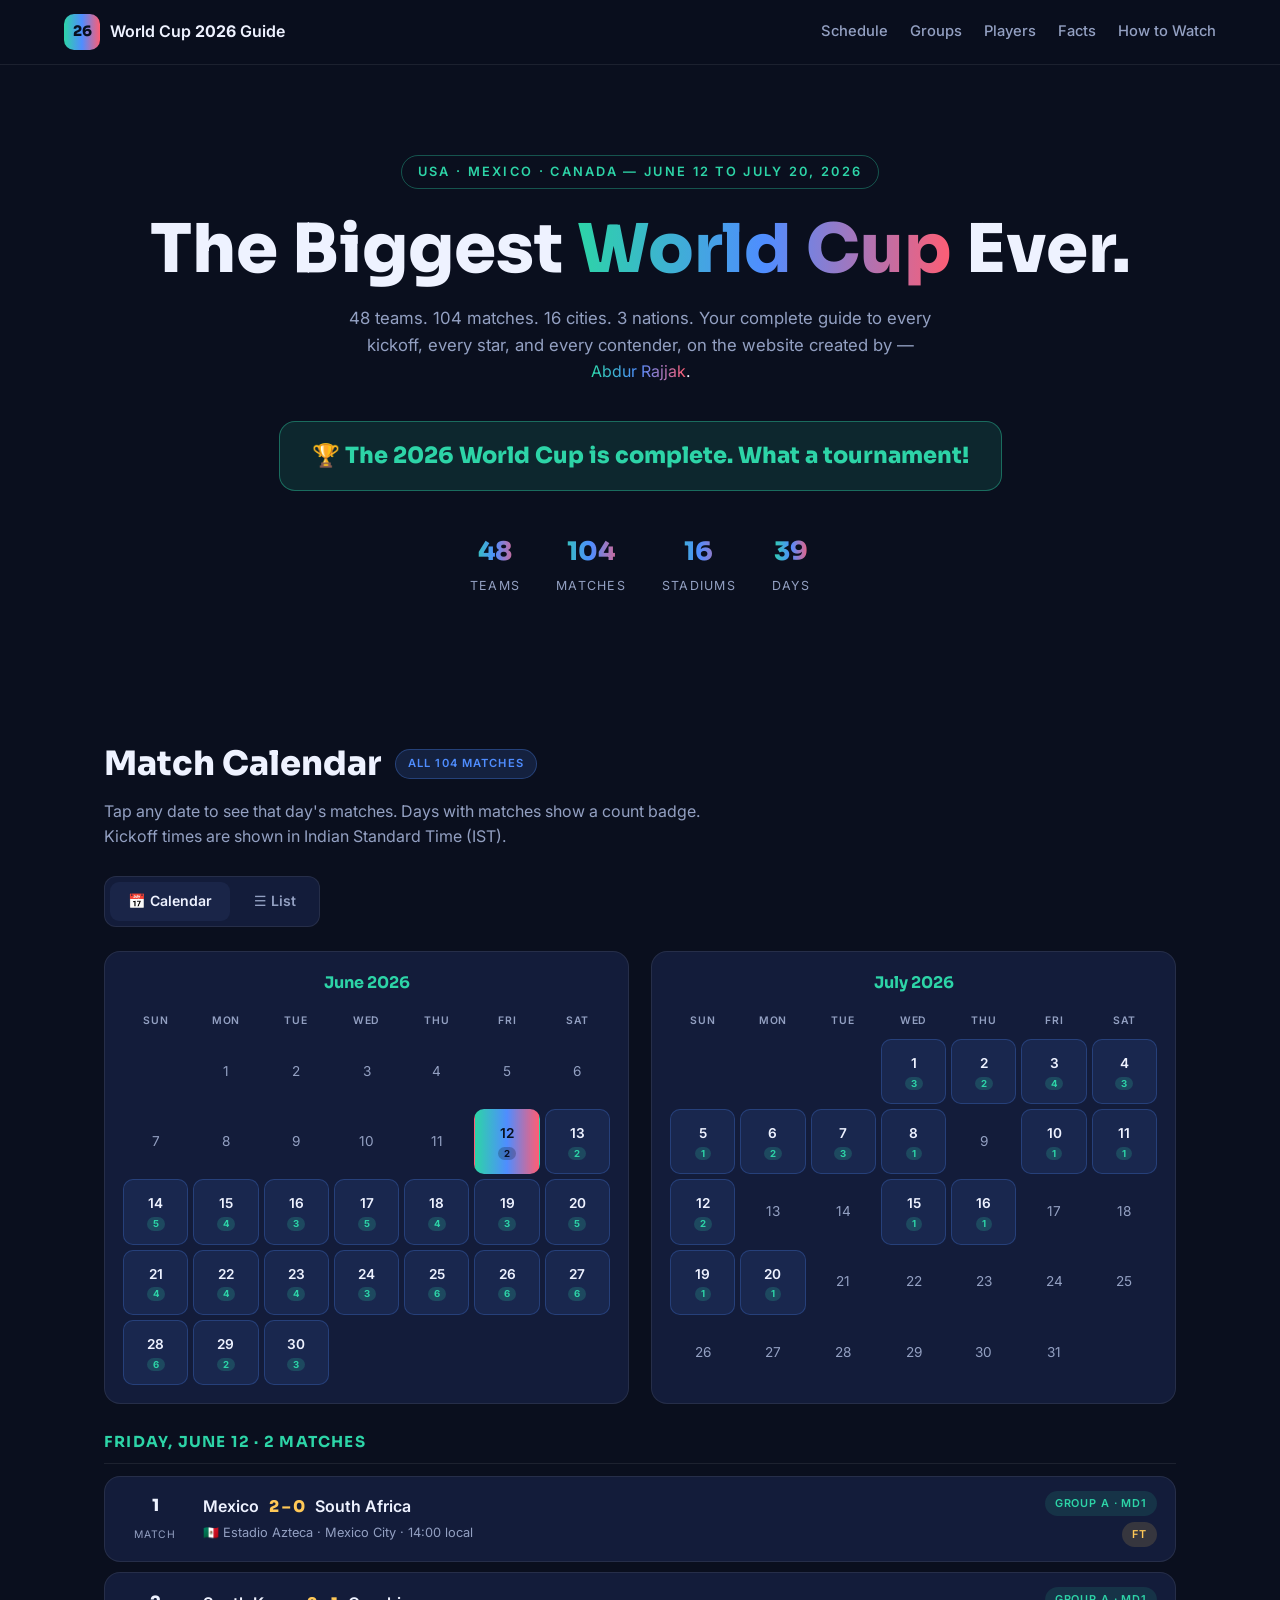
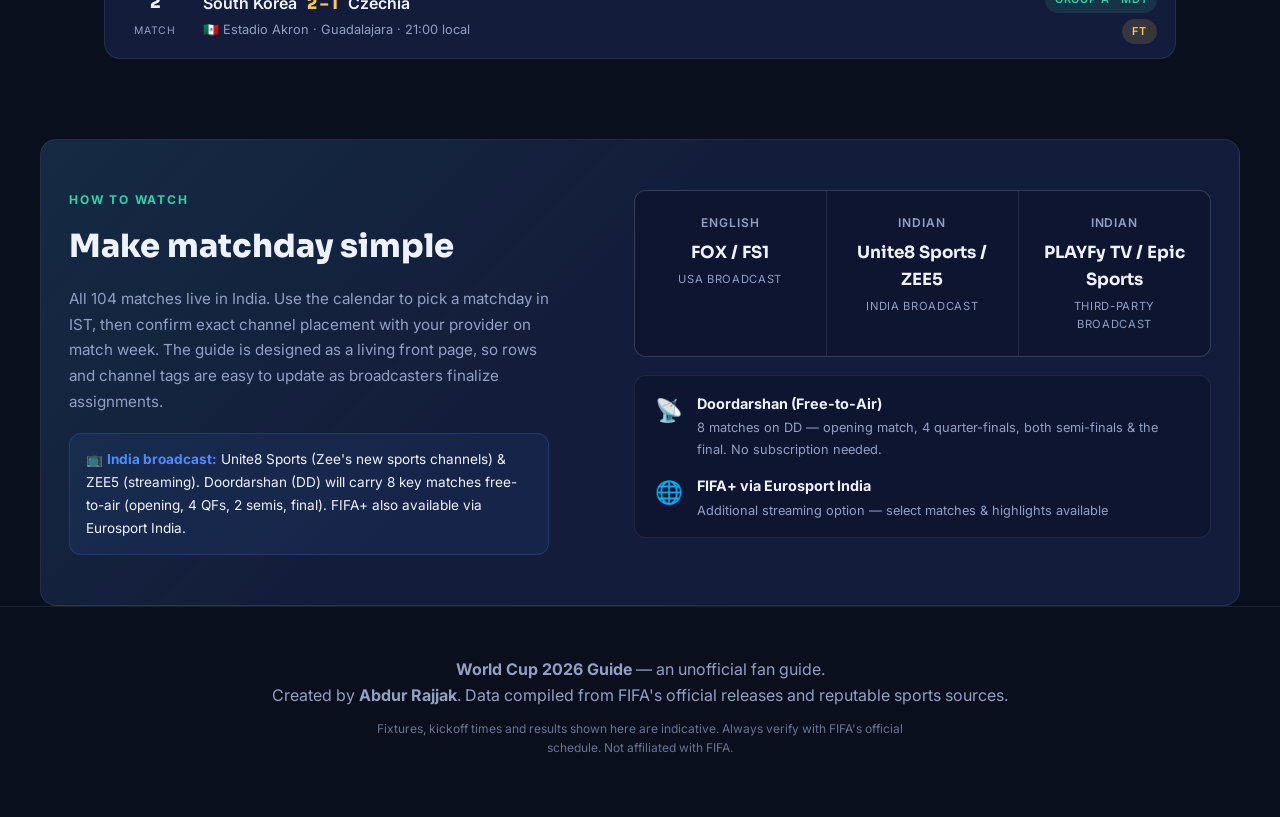
==== commit 90eeab27: "update website" ====
--- a/index.html
+++ b/index.html
@@ -24,22 +24,22 @@
     <span>World Cup <strong>2026</strong> Guide</span>
   </a>
   <div class="nav-links">
-    <a href="#schedule">Schedule</a>
-    <a href="#groups">Groups</a>
-    <a href="#players">Players</a>
-    <a href="#facts">Facts</a>
-    <a href="#watch">How to Watch</a>
+    <a href="index.html#schedule">Schedule</a>
+    <a href="groups.html">Groups</a>
+    <a href="players.html">Players</a>
+    <a href="facts.html">Facts</a>
+    <a href="index.html#watch">How to Watch</a>
   </div>
   <button class="nav-hamburger" id="nav-hamburger" aria-label="Open menu" type="button">
     <span></span><span></span><span></span>
   </button>
 </nav>
 <div class="nav-mobile-menu" id="nav-mobile-menu">
-  <a href="#schedule" class="mobile-nav-link">Schedule</a>
-  <a href="#groups" class="mobile-nav-link">Groups</a>
-  <a href="#players" class="mobile-nav-link">Players to Watch</a>
-  <a href="#facts" class="mobile-nav-link">World Cup Facts</a>
-  <a href="#watch" class="mobile-nav-link">How to Watch</a>
+  <a href="index.html#schedule" class="mobile-nav-link">Schedule</a>
+  <a href="groups.html" class="mobile-nav-link">Groups</a>
+  <a href="players.html" class="mobile-nav-link">Players to Watch</a>
+  <a href="facts.html" class="mobile-nav-link">World Cup Facts</a>
+  <a href="index.html#watch" class="mobile-nav-link">How to Watch</a>
 </div>
 
 <header class="hero" id="top">
@@ -85,38 +85,7 @@
     </div>
   </section>
 
-  <section id="groups" class="section alt">
-    <div class="section-head">
-      <h2>Group Standings <span class="pill">Groups A&ndash;L</span></h2>
-      <p>Live tournament tables. Click any team to see its full World Cup record: points, wins, goals and every fixture.</p>
-    </div>
-    <div id="groups-grid" class="groups-grid"></div>
 
-    <!-- Best Third-Place Teams -->
-    <div id="best-third-wrap" class="best-third-wrap" style="margin-top:40px;">
-      <div class="section-head">
-        <h2>Best Third-Place Teams <span class="pill gold">Top 8 Advance</span></h2>
-        <p>The 8 best third-placed teams across all 12 groups qualify for the Round of 32. Ranked by points, goal difference, then goals scored.</p>
-      </div>
-      <div id="best-third-table-wrap" class="best-third-card"></div>
-    </div>
-  </section>
-
-  <section id="players" class="section">
-    <div class="section-head">
-      <h2>Players to Watch <span class="pill gold">Star Power</span></h2>
-      <p>The names that will define the summer, from generational icons to breakout heroes.</p>
-    </div>
-    <div id="players-grid" class="cards-grid"></div>
-  </section>
-
-  <section id="facts" class="section alt">
-    <div class="section-head">
-      <h2>World Cup Facts <span class="pill">Sound Fake, But True</span></h2>
-      <p>Mind-blowing historical records and trivia from the greatest tournament on Earth.</p>
-    </div>
-    <div id="facts-grid" class="facts-grid"></div>
-  </section>
 
   <section class="section watch" id="watch">
   <div class="watch-left">
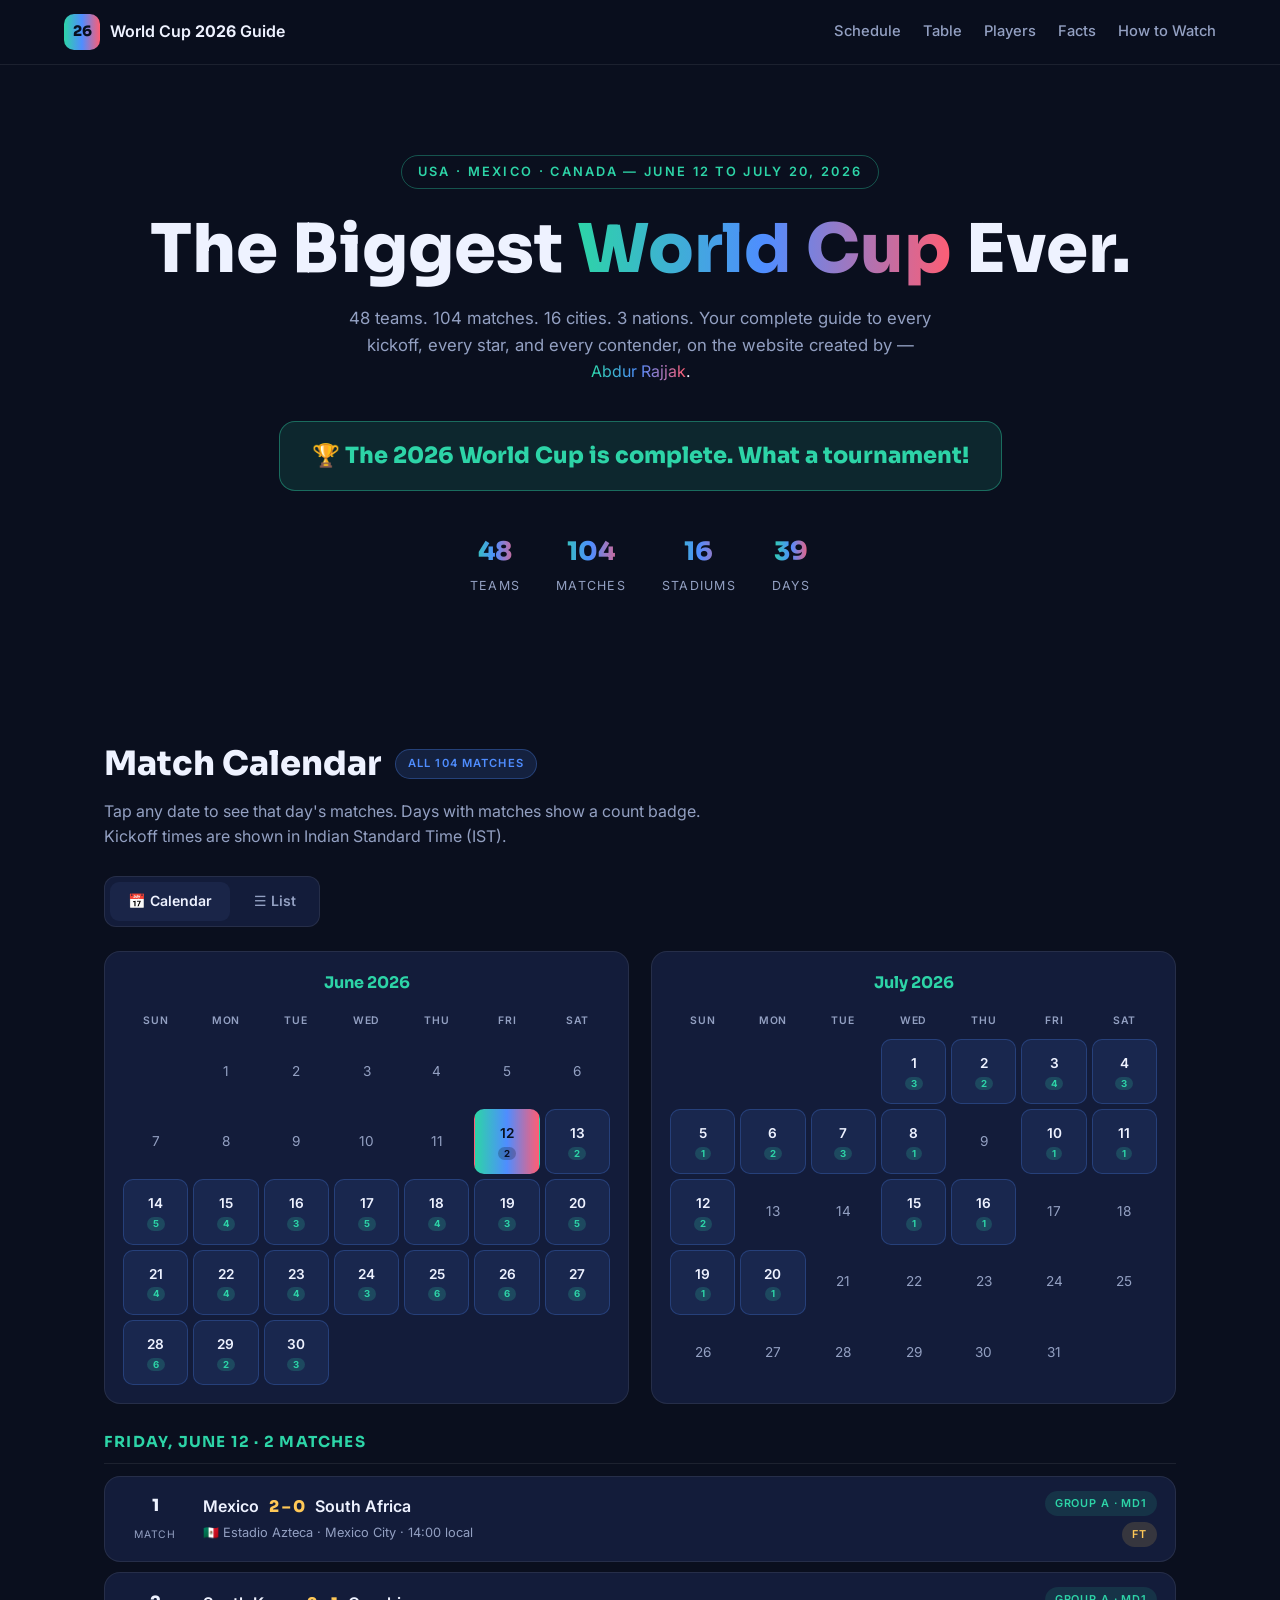
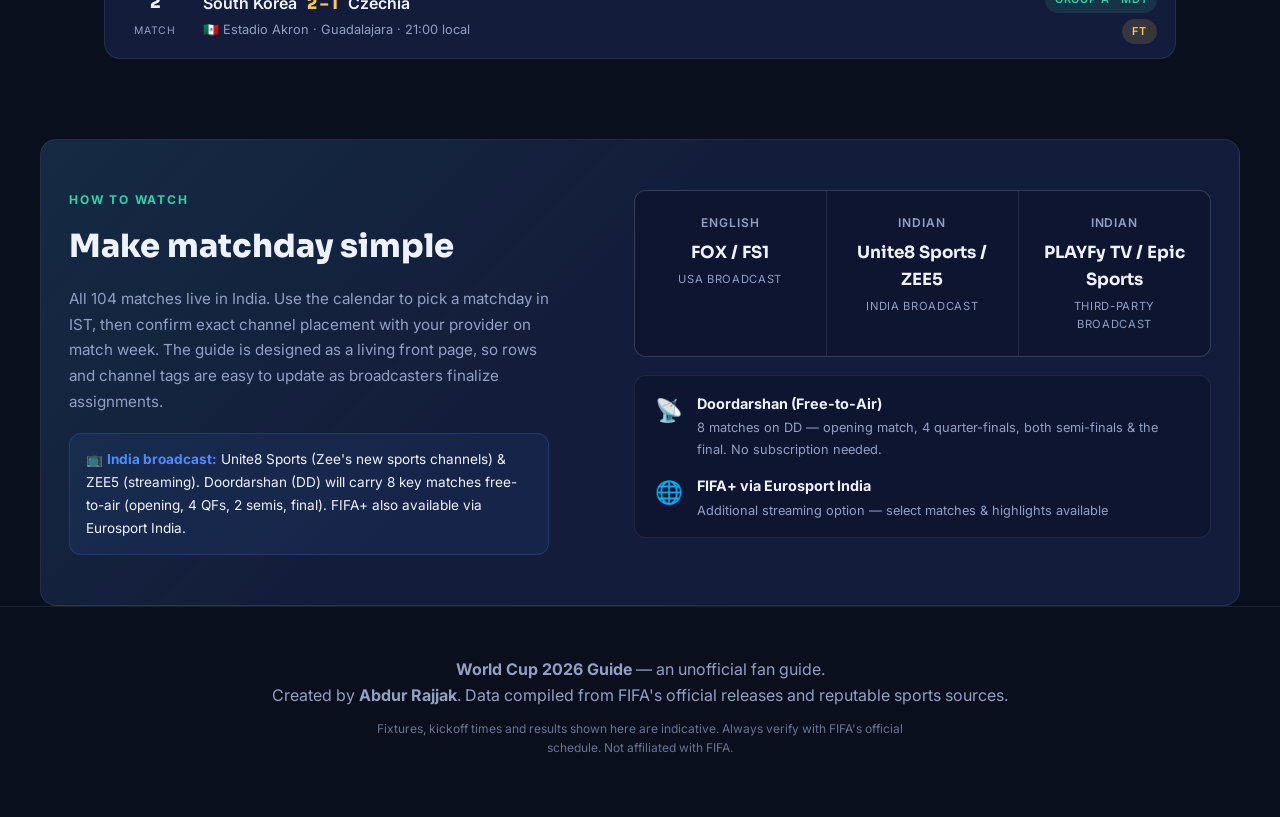
==== commit b10e2b69: "update website" ====
--- a/index.html
+++ b/index.html
@@ -25,7 +25,7 @@
   </a>
   <div class="nav-links">
     <a href="index.html#schedule">Schedule</a>
-    <a href="groups.html">Groups</a>
+    <a href="groups.html">Table</a>
     <a href="players.html">Players</a>
     <a href="facts.html">Facts</a>
     <a href="index.html#watch">How to Watch</a>
@@ -36,7 +36,7 @@
 </nav>
 <div class="nav-mobile-menu" id="nav-mobile-menu">
   <a href="index.html#schedule" class="mobile-nav-link">Schedule</a>
-  <a href="groups.html" class="mobile-nav-link">Groups</a>
+  <a href="groups.html" class="mobile-nav-link">Table</a>
   <a href="players.html" class="mobile-nav-link">Players to Watch</a>
   <a href="facts.html" class="mobile-nav-link">World Cup Facts</a>
   <a href="index.html#watch" class="mobile-nav-link">How to Watch</a>
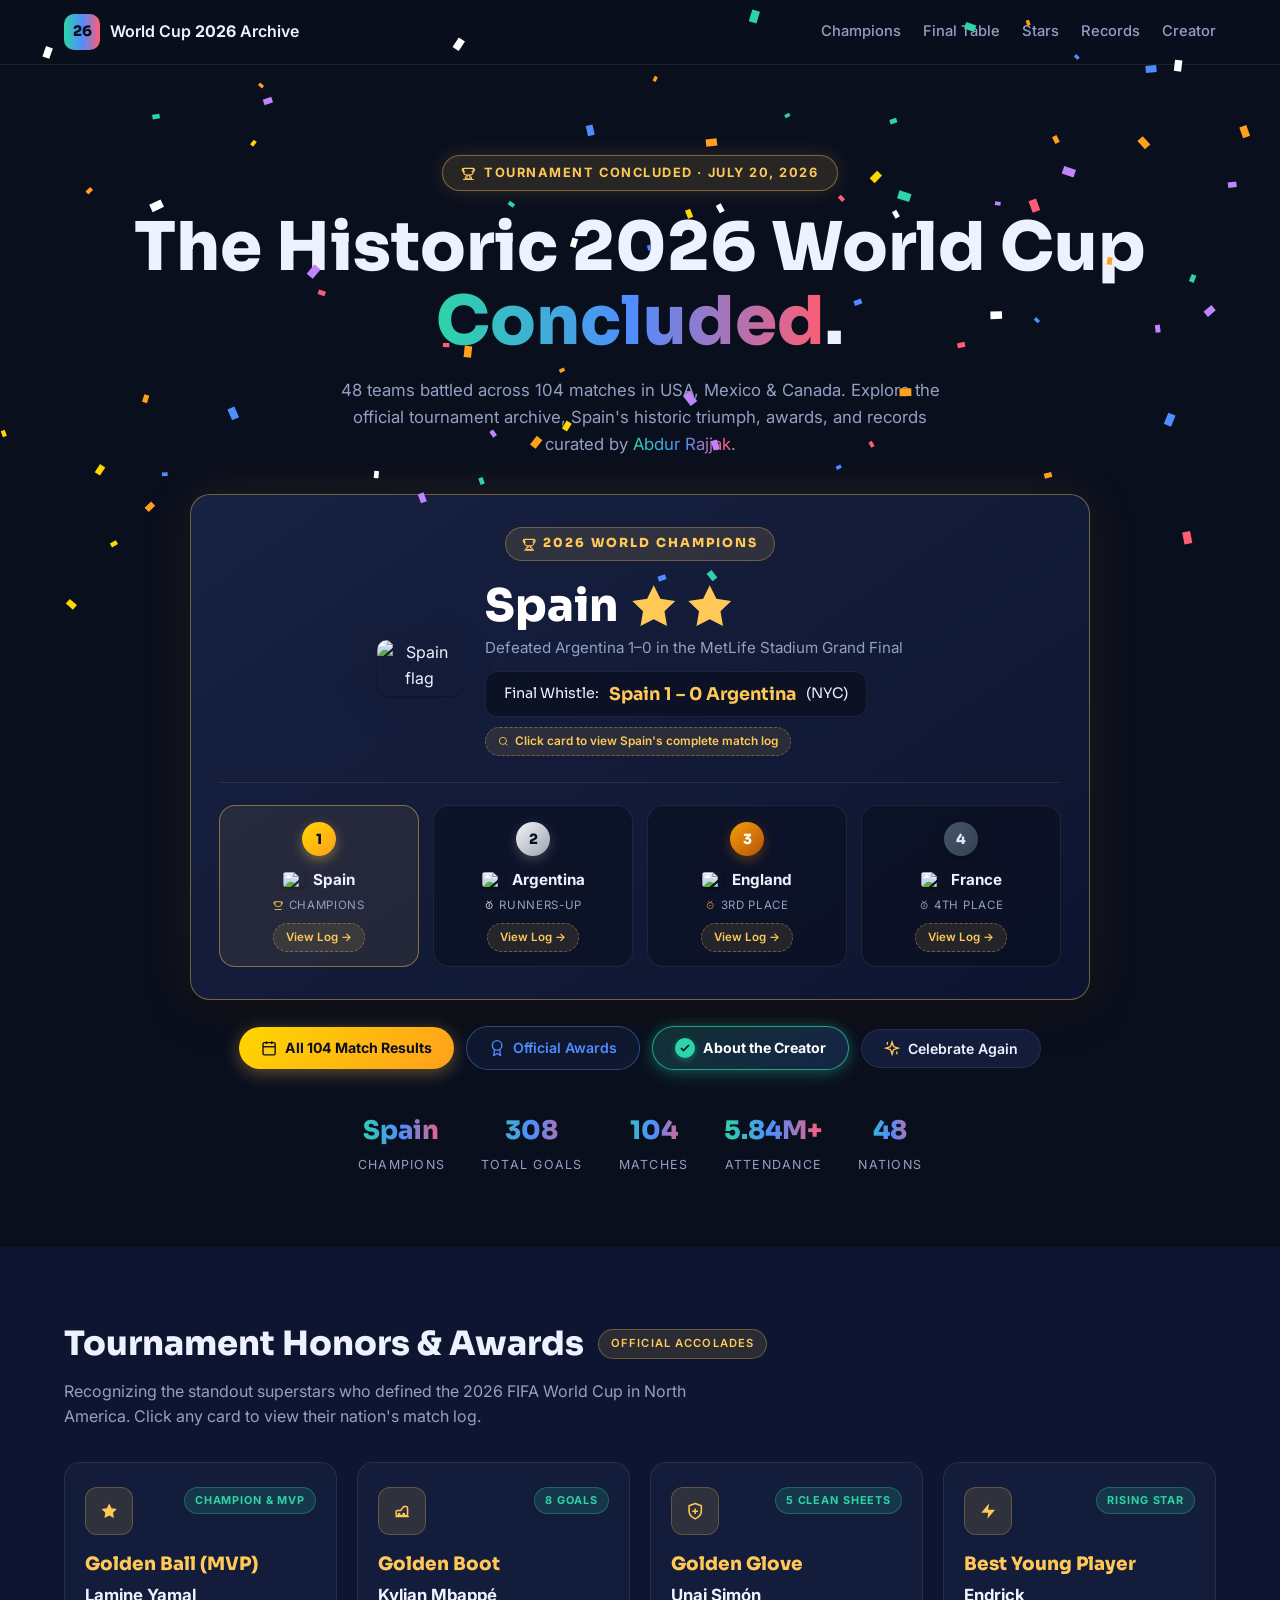
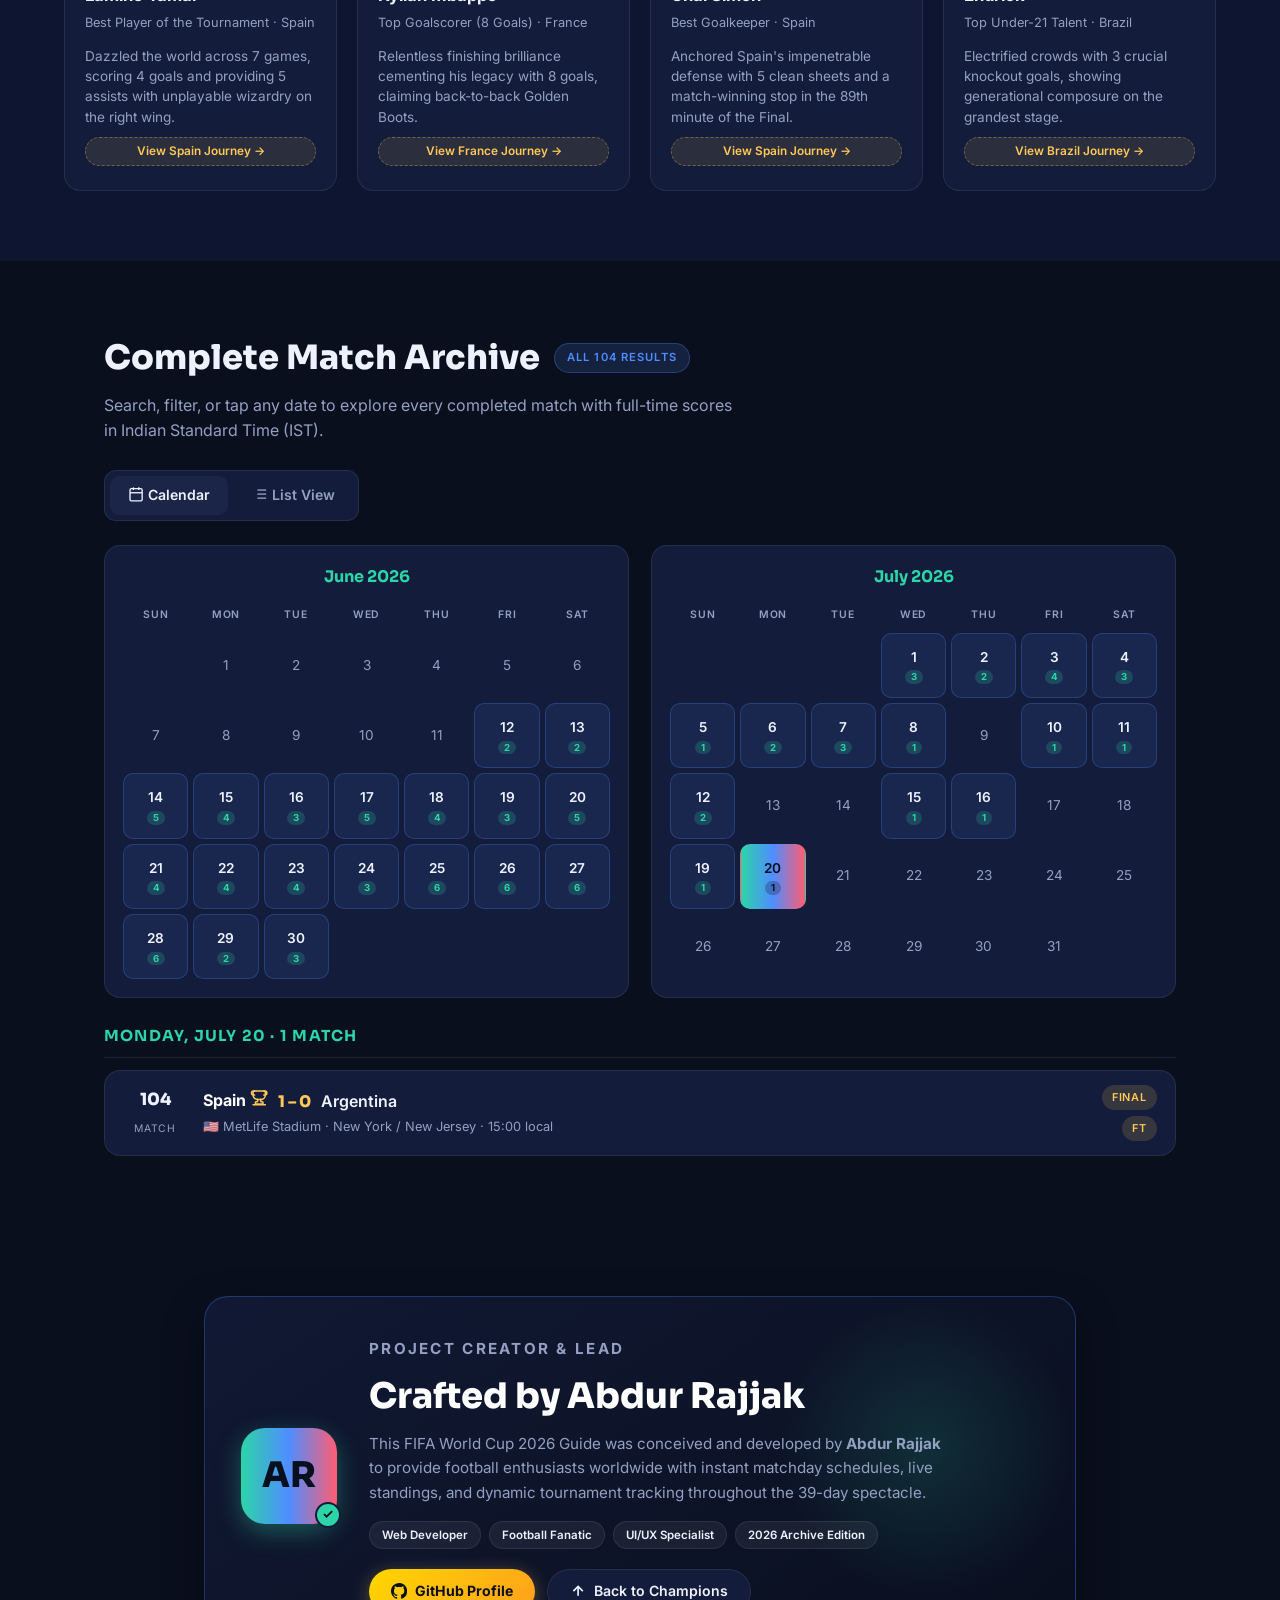
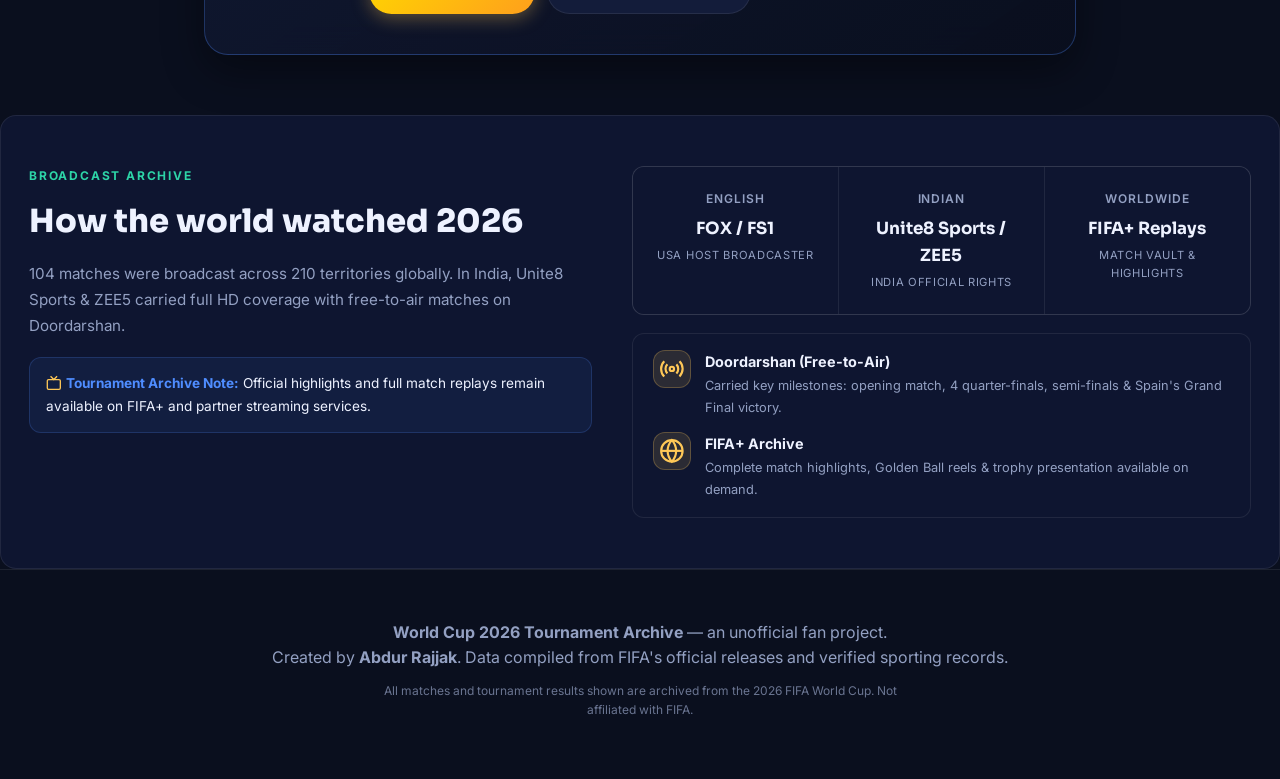
==== commit 886343c3: "update website" ====
--- a/index.html
+++ b/index.html
@@ -3,68 +3,217 @@
 <head>
 <meta charset="UTF-8" />
 <meta name="viewport" content="width=device-width, initial-scale=1.0" />
-<title>FIFA World Cup 2026 Guide | Schedule, Groups & Players</title>
-<meta name="description" content="Complete FIFA World Cup 2026 guide: calendar of all 104 matches, live group standings and players to watch across USA, Mexico and Canada." />
+<title>FIFA World Cup 2026 Archive | Champions, Schedule, Tables & Awards</title>
+<meta name="description" content="Complete FIFA World Cup 2026 Tournament Archive: Spain's championship victory, all 104 match results, final tables, and tournament awards. Created by Abdur Rajjak." />
 <link rel="preconnect" href="https://fonts.googleapis.com" />
 <link rel="preconnect" href="https://fonts.gstatic.com" crossorigin />
-<link href="https://fonts.googleapis.com/css2?family=Sora:wght@400;600;700;800&family=Inter:wght@400;500;600&display=swap" rel="stylesheet" />
+<link href="https://fonts.googleapis.com/css2?family=Sora:wght@400;600;700;800&family=Inter:wght@400;500;600;700&display=swap" rel="stylesheet" />
 <link rel="stylesheet" href="styles.css" />
-<link rel="stylesheet" href="style.css">
 <link rel="icon" type="image/png" sizes="32x32" href="images/favicon-32.png">
 <link rel="icon" type="image/png" sizes="16x16" href="images/favicon-16.png">
 <link rel="icon" type="image/png" sizes="192x192" href="images/favicon-192.png">
 <link rel="apple-touch-icon" href="images/favicon-180.png">
-<meta name="theme-color" content="#0a0a0a">
+<meta name="theme-color" content="#0a0f1e">
 </head>
 <body>
+
+<canvas id="confetti-canvas" class="confetti-canvas"></canvas>
 
 <nav class="nav">
   <a class="brand" href="#top">
     <span class="brand-badge">26</span>
-    <span>World Cup <strong>2026</strong> Guide</span>
+    <span>World Cup <strong>2026</strong> Archive</span>
   </a>
   <div class="nav-links">
-    <a href="index.html#schedule">Schedule</a>
-    <a href="groups.html">Table</a>
-    <a href="players.html">Players</a>
-    <a href="facts.html">Facts</a>
-    <a href="index.html#watch">How to Watch</a>
+    <a href="#champion">Champions</a>
+    <a href="groups.html">Final Table</a>
+    <a href="players.html">Stars</a>
+    <a href="facts.html">Records</a>
+    <a href="#creator">Creator</a>
   </div>
   <button class="nav-hamburger" id="nav-hamburger" aria-label="Open menu" type="button">
     <span></span><span></span><span></span>
   </button>
 </nav>
+
 <div class="nav-mobile-menu" id="nav-mobile-menu">
-  <a href="index.html#schedule" class="mobile-nav-link">Schedule</a>
-  <a href="groups.html" class="mobile-nav-link">Table</a>
-  <a href="players.html" class="mobile-nav-link">Players to Watch</a>
-  <a href="facts.html" class="mobile-nav-link">World Cup Facts</a>
-  <a href="index.html#watch" class="mobile-nav-link">How to Watch</a>
+  <a href="#champion" class="mobile-nav-link">Champions &amp; Podium</a>
+  <a href="groups.html" class="mobile-nav-link">Final Group Table</a>
+  <a href="players.html" class="mobile-nav-link">Tournament Stars</a>
+  <a href="facts.html" class="mobile-nav-link">World Cup Records</a>
+  <a href="#creator" class="mobile-nav-link">About the Creator</a>
 </div>
 
 <header class="hero" id="top">
   <div class="hero-glow"></div>
-  <p class="hero-kicker">USA &middot; Mexico &middot; Canada &mdash; June 12 to July 20, 2026</p>
-  <h1>The Biggest <span class="grad">World Cup</span> Ever.</h1>
-  <p class="hero-sub">48 teams. 104 matches. 16 cities. 3 nations. Your complete guide to every kickoff, every star, and every contender, on the website created by —<p><span class="grad">Abdur Rajjak</span>.</p></p>
-  <div class="countdown" id="countdown"></div>
+  
+  <div class="concluded-badge">
+    <svg class="svg-icon gold" viewBox="0 0 24 24" fill="none" stroke="currentColor" stroke-width="2" stroke-linecap="round" stroke-linejoin="round">
+      <path d="M6 9H4.5a2.5 2.5 0 0 1 0-5H6"></path>
+      <path d="M18 9h1.5a2.5 2.5 0 0 0 0-5H18"></path>
+      <path d="M4 22h16"></path>
+      <path d="M10 14.66V17c0 .55-.45 1-1 1H8c-.55 0-1 .45-1 1v1c0 .55.45 1 1 1h8c.55 0 1-.45 1-1v-1c0-.55-.45-1-1-1h-1c-.55 0-1-.45-1-1v-2.34"></path>
+      <path d="M6 4h12a2 2 0 0 1 2 2v3a6 6 0 0 1-6 6h-4a6 6 0 0 1-6-6V6a2 2 0 0 1 2-2Z"></path>
+    </svg>
+    <span>Tournament Concluded &middot; July 20, 2026</span>
+  </div>
+
+  <h1>The Historic 2026 World Cup <span class="grad">Concluded</span>.</h1>
+  <p class="hero-sub">
+    48 teams battled across 104 matches in USA, Mexico &amp; Canada. Explore the official tournament archive, Spain's historic triumph, awards, and records curated by <span class="grad">Abdur Rajjak</span>.
+  </p>
+
+  <!-- Grand Champion & Podium Showcase Card -->
+  <div class="champion-showcase-wrap" id="champion">
+    <div class="champion-card" data-team="Spain" title="Click to view Spain's full 2026 World Cup match journey">
+      <div class="champion-header">
+        <span class="champion-title-tag">
+          <svg class="svg-icon gold" viewBox="0 0 24 24" fill="none" stroke="currentColor" stroke-width="2"><path d="M6 9H4.5a2.5 2.5 0 0 1 0-5H6"></path><path d="M18 9h1.5a2.5 2.5 0 0 0 0-5H18"></path><path d="M4 22h16"></path><path d="M10 14.66V17c0 .55-.45 1-1 1H8c-.55 0-1 .45-1 1v1c0 .55.45 1 1 1h8c.55 0 1-.45 1-1v-1c0-.55-.45-1-1-1h-1c-.55 0-1-.45-1-1v-2.34"></path><path d="M6 4h12a2 2 0 0 1 2 2v3a6 6 0 0 1-6 6h-4a6 6 0 0 1-6-6V6a2 2 0 0 1 2-2Z"></path></svg>
+          2026 World Champions
+        </span>
+      </div>
+      
+      <div class="champion-winner-stage">
+        <div class="champion-flag-huge">
+          <img src="https://flagpedia.net/data/flags/h80/es.png" alt="Spain flag" class="team-flag-img" width="84" height="56">
+        </div>
+        <div class="champion-winner-info">
+          <h2>
+            Spain
+            <span class="champion-stars" title="2-time World Champions (2010, 2026)">
+              <svg class="svg-icon gold fill-current" viewBox="0 0 24 24"><polygon points="12 2 15.09 8.26 22 9.27 17 14.14 18.18 21.02 12 17.77 5.82 21.02 7 14.14 2 9.27 8.91 8.26 12 2"></polygon></svg>
+              <svg class="svg-icon gold fill-current" viewBox="0 0 24 24"><polygon points="12 2 15.09 8.26 22 9.27 17 14.14 18.18 21.02 12 17.77 5.82 21.02 7 14.14 2 9.27 8.91 8.26 12 2"></polygon></svg>
+            </span>
+          </h2>
+          <p>Defeated Argentina 1–0 in the MetLife Stadium Grand Final</p>
+          <div class="champion-final-score">
+            <span>Final Whistle:</span>
+            <strong>Spain 1 &ndash; 0 Argentina</strong>
+            <span>(NYC)</span>
+          </div>
+          <div>
+            <span class="click-hint">
+              <svg class="svg-icon sm" viewBox="0 0 24 24" fill="none" stroke="currentColor" stroke-width="2"><circle cx="11" cy="11" r="8"></circle><line x1="21" y1="21" x2="16.65" y2="16.65"></line></svg>
+              Click card to view Spain's complete match log
+            </span>
+          </div>
+        </div>
+      </div>
+
+      <!-- Podium Grid (Clickable Teams) -->
+      <div class="podium-grid">
+        <div class="podium-card rank-1" data-team="Spain" title="Click to view Spain's matches &amp; stats">
+          <span class="podium-rank-badge">1</span>
+          <div class="podium-team-name">
+            <img src="https://flagpedia.net/data/flags/h80/es.png" alt="Spain" class="team-flag-img" width="22" height="15">
+            <span>Spain</span>
+          </div>
+          <span class="podium-desc">
+            <svg class="svg-icon sm gold" viewBox="0 0 24 24" fill="none" stroke="currentColor" stroke-width="2"><path d="M6 9H4.5a2.5 2.5 0 0 1 0-5H6"></path><path d="M18 9h1.5a2.5 2.5 0 0 0 0-5H18"></path><path d="M4 22h16"></path><path d="M6 4h12a2 2 0 0 1 2 2v3a6 6 0 0 1-6 6h-4a6 6 0 0 1-6-6V6a2 2 0 0 1 2-2Z"></path></svg>
+            Champions
+          </span>
+          <span class="click-hint">View Log &rarr;</span>
+        </div>
+
+        <div class="podium-card rank-2" data-team="Argentina" title="Click to view Argentina's matches &amp; stats">
+          <span class="podium-rank-badge">2</span>
+          <div class="podium-team-name">
+            <img src="https://flagpedia.net/data/flags/h80/ar.png" alt="Argentina" class="team-flag-img" width="22" height="15">
+            <span>Argentina</span>
+          </div>
+          <span class="podium-desc">
+            <svg class="svg-icon sm silver" viewBox="0 0 24 24" fill="none" stroke="currentColor" stroke-width="2"><circle cx="12" cy="13" r="7"></circle><path d="M12 9v8"></path><path d="M7 2 12 6.5 17 2"></path></svg>
+            Runners-Up
+          </span>
+          <span class="click-hint">View Log &rarr;</span>
+        </div>
+
+        <div class="podium-card rank-3" data-team="England" title="Click to view England's matches &amp; stats">
+          <span class="podium-rank-badge">3</span>
+          <div class="podium-team-name">
+            <img src="https://flagpedia.net/data/flags/h80/gb-eng.png" alt="England" class="team-flag-img" width="22" height="15">
+            <span>England</span>
+          </div>
+          <span class="podium-desc">
+            <svg class="svg-icon sm bronze" viewBox="0 0 24 24" fill="none" stroke="currentColor" stroke-width="2"><circle cx="12" cy="13" r="7"></circle><path d="M9.5 13h5"></path><path d="M7 2 12 6.5 17 2"></path></svg>
+            3rd Place
+          </span>
+          <span class="click-hint">View Log &rarr;</span>
+        </div>
+
+        <div class="podium-card rank-4" data-team="France" title="Click to view France's matches &amp; stats">
+          <span class="podium-rank-badge">4</span>
+          <div class="podium-team-name">
+            <img src="https://flagpedia.net/data/flags/h80/fr.png" alt="France" class="team-flag-img" width="22" height="15">
+            <span>France</span>
+          </div>
+          <span class="podium-desc">
+            <svg class="svg-icon sm" viewBox="0 0 24 24" fill="none" stroke="currentColor" stroke-width="2"><circle cx="12" cy="13" r="7"></circle><path d="M12 10v6"></path><path d="M7 2 12 6.5 17 2"></path></svg>
+            4th Place
+          </span>
+          <span class="click-hint">View Log &rarr;</span>
+        </div>
+      </div>
+    </div>
+  </div>
+
+  <!-- Quick Action Navigation Pills -->
+  <div class="hero-actions">
+    <a href="#schedule" class="btn-action gold">
+      <svg class="svg-icon" viewBox="0 0 24 24" fill="none" stroke="currentColor" stroke-width="2"><rect x="3" y="4" width="18" height="18" rx="2" ry="2"></rect><line x1="16" y1="2" x2="16" y2="6"></line><line x1="8" y1="2" x2="8" y2="6"></line><line x1="3" y1="10" x2="21" y2="10"></line></svg>
+      All 104 Match Results
+    </a>
+    <a href="#awards" class="btn-action outline">
+      <svg class="svg-icon" viewBox="0 0 24 24" fill="none" stroke="currentColor" stroke-width="2"><circle cx="12" cy="8" r="7"></circle><polyline points="8.21 13.89 7 23 12 20 17 23 15.79 13.88"></polyline></svg>
+      Official Awards
+    </a>
+    <a href="#creator" class="btn-action creator-pill" title="Learn about Abdur Rajjak - project creator">
+      <span class="creator-badge-dot">
+        <svg class="svg-icon sm" style="width:12px;height:12px;stroke-width:3.5;" viewBox="0 0 24 24" fill="none" stroke="currentColor"><polyline points="20 6 9 17 4 12"></polyline></svg>
+      </span>
+      <span>About the Creator</span>
+    </a>
+    <button type="button" class="btn-action" id="btn-celebrate">
+      <svg class="svg-icon gold" viewBox="0 0 24 24" fill="none" stroke="currentColor" stroke-width="2"><path d="m12 3-1.912 5.813a2 2 0 0 1-1.275 1.275L3 12l5.813 1.912a2 2 0 0 1 1.275 1.275L12 21l1.912-5.813a2 2 0 0 1 1.275-1.275L21 12l-5.813-1.912a2 2 0 0 1-1.275-1.275L12 3Z"></path><path d="M5 3v4"></path><path d="M19 17v4"></path></svg>
+      Celebrate Again
+    </button>
+  </div>
+
   <div class="hero-stats">
-    <div><strong>48</strong><span>Teams</span></div>
+    <div><strong>Spain</strong><span>Champions</span></div>
+    <div><strong>308</strong><span>Total Goals</span></div>
     <div><strong>104</strong><span>Matches</span></div>
-    <div><strong>16</strong><span>Stadiums</span></div>
-    <div><strong>39</strong><span>Days</span></div>
+    <div><strong>5.84M+</strong><span>Attendance</span></div>
+    <div><strong>48</strong><span>Nations</span></div>
   </div>
 </header>
 
 <main>
+
+  <!-- Tournament Awards Showcase -->
+  <section id="awards" class="section alt">
+    <div class="section-head">
+      <h2>Tournament Honors &amp; Awards <span class="pill gold">Official Accolades</span></h2>
+      <p>Recognizing the standout superstars who defined the 2026 FIFA World Cup in North America. Click any card to view their nation's match log.</p>
+    </div>
+    <div id="awards-grid" class="awards-grid"></div>
+  </section>
+
+  <!-- 104 Match Calendar & List Archive -->
   <section id="schedule" class="section">
     <div class="section-head">
-      <h2>Match Calendar <span class="pill">All 104 Matches</span></h2>
-      <p>Tap any date to see that day's matches. Days with matches show a count badge. Kickoff times are shown in Indian Standard Time (IST).</p>
+      <h2>Complete Match Archive <span class="pill">All 104 Results</span></h2>
+      <p>Search, filter, or tap any date to explore every completed match with full-time scores in Indian Standard Time (IST).</p>
     </div>
     <div class="view-toggle">
-      <button id="view-cal" class="active" type="button">&#x1F4C5; Calendar</button>
-      <button id="view-list" type="button">&#x2630; List</button>
+      <button id="view-cal" class="active" type="button">
+        <svg class="svg-icon" viewBox="0 0 24 24" fill="none" stroke="currentColor" stroke-width="2"><rect x="3" y="4" width="18" height="18" rx="2" ry="2"></rect><line x1="16" y1="2" x2="16" y2="6"></line><line x1="8" y1="2" x2="8" y2="6"></line><line x1="3" y1="10" x2="21" y2="10"></line></svg>
+        Calendar
+      </button>
+      <button id="view-list" type="button">
+        <svg class="svg-icon" viewBox="0 0 24 24" fill="none" stroke="currentColor" stroke-width="2"><line x1="8" y1="6" x2="21" y2="6"></line><line x1="8" y1="12" x2="21" y2="12"></line><line x1="8" y1="18" x2="21" y2="18"></line><line x1="3" y1="6" x2="3.01" y2="6"></line><line x1="3" y1="12" x2="3.01" y2="12"></line><line x1="3" y1="18" x2="3.01" y2="18"></line></svg>
+        List View
+      </button>
     </div>
 
     <div id="cal-wrap">
@@ -85,67 +234,115 @@
     </div>
   </section>
 
-
-
-  <section class="section watch" id="watch">
-  <div class="watch-left">
-    <p class="eyebrow">How to watch</p>
-    <h2>Make matchday simple</h2>
-    <p>All 104 matches live in India. Use the calendar to pick a matchday in IST, then confirm exact channel placement with your provider on match week. The guide is designed as a living front page, so rows and channel tags are easy to update as broadcasters finalize assignments.</p>
-    <p class="watch-note">📺 <strong>India broadcast:</strong> Unite8 Sports (Zee's new sports channels) & ZEE5 (streaming). Doordarshan (DD) will carry 8 key matches free-to-air (opening, 4 QFs, 2 semis, final). FIFA+ also available via Eurosport India.</p>
-  </div>
-  <div class="watch-right">
-    <div class="watch-grid">
-      <div class="watch-card">
-        <span class="watch-label">English</span>
-        <strong>FOX / FS1</strong>
-        <small>USA broadcast</small>
-      </div>
-      <div class="watch-card">
-        <span class="watch-label">Indian</span>
-        <strong>Unite8 Sports / ZEE5</strong>
-        <small>India broadcast</small>
-      </div>
-      <div class="watch-card">
-        <span class="watch-label">Indian</span>
-        <strong>PLAYFy TV / Epic Sports</strong>
-        <small>Third-party broadcast</small>
-      </div>
-    </div>
-    <div class="watch-extra">
-      <div class="watch-tip">
-        <span>📡</span>
-        <div>
-          <strong>Doordarshan (Free-to-Air)</strong>
-          <p>8 matches on DD — opening match, 4 quarter-finals, both semi-finals & the final. No subscription needed.</p>
-        </div>
-      </div>
-      <div class="watch-tip">
-        <span>🌐</span>
-        <div>
-          <strong>FIFA+ via Eurosport India</strong>
-          <p>Additional streaming option — select matches & highlights available</p>
-        </div>
-      </div>
-    </div>
-  </div>
-</section>
+  <!-- Creator Spotlight Section for Abdur Rajjak -->
+  <section id="creator" class="creator-section">
+    <div class="creator-card">
+      <div class="creator-inner">
+        <div class="creator-avatar-wrap">
+          <div class="creator-avatar">AR</div>
+          <span class="creator-badge-verified" title="Verified Creator">
+            <svg class="svg-icon sm" viewBox="0 0 24 24" fill="none" stroke="currentColor" stroke-width="3.5"><polyline points="20 6 9 17 4 12"></polyline></svg>
+          </span>
+        </div>
+        <div class="creator-content">
+          <p class="creator-kicker">Project Creator &amp; Lead</p>
+          <h2>Crafted by Abdur Rajjak</h2>
+          <p>
+            This FIFA World Cup 2026 Guide was conceived and developed by <strong>Abdur Rajjak</strong> to provide football enthusiasts worldwide with instant matchday schedules, live standings, and dynamic tournament tracking throughout the 39-day spectacle.
+          </p>
+          <div class="creator-tags">
+            <span class="creator-tag">Web Developer</span>
+            <span class="creator-tag">Football Fanatic</span>
+            <span class="creator-tag">UI/UX Specialist</span>
+            <span class="creator-tag">2026 Archive Edition</span>
+          </div>
+          <div class="creator-actions">
+            <a href="https://github.com/Abdur07-svg" target="_blank" rel="noopener noreferrer" class="btn-action gold">
+              <svg class="svg-icon fill-current" viewBox="0 0 24 24"><path d="M12 0C5.37 0 0 5.37 0 12c0 5.31 3.435 9.795 8.205 11.385.6.105.825-.255.825-.57 0-.285-.015-1.23-.015-2.235-3.015.555-3.795-.735-4.035-1.41-.135-.345-.72-1.41-1.23-1.695-.42-.225-1.02-.78-.015-.795.945-.015 1.62.87 1.845 1.23 1.08 1.815 2.805 1.305 3.495.99.105-.78.42-1.305.765-1.605-2.67-.3-5.46-1.335-5.46-5.925 0-1.305.465-2.385 1.23-3.225-.12-.3-.54-1.53.12-3.18 0 0 1.005-.315 3.3 1.23.96-.27 1.98-.405 3-.405s2.04.135 3 .405c2.295-1.56 3.3-1.23 3.3-1.23.66 1.65.24 2.88.12 3.18.765.84 1.23 1.905 1.23 3.225 0 4.605-2.805 5.625-5.475 5.925.435.375.81 1.095.81 2.22 0 1.605-.015 2.895-.015 3.3 0 .315.225.69.825.57A12.02 12.02 0 0 0 24 12c0-6.63-5.37-12-12-12z"></path></svg>
+              GitHub Profile
+            </a>
+            <a href="#champion" class="btn-action">
+              <svg class="svg-icon" viewBox="0 0 24 24" fill="none" stroke="currentColor" stroke-width="2.5"><line x1="12" y1="19" x2="12" y2="5"></line><polyline points="5 12 12 5 19 12"></polyline></svg>
+              Back to Champions
+            </a>
+          </div>
+        </div>
+      </div>
+    </div>
+  </section>
+
+  <!-- Broadcaster & Historic Record Section -->
+  <section class="section watch alt" id="watch">
+    <div class="watch-left">
+      <p class="eyebrow">Broadcast Archive</p>
+      <h2>How the world watched 2026</h2>
+      <p>104 matches were broadcast across 210 territories globally. In India, Unite8 Sports &amp; ZEE5 carried full HD coverage with free-to-air matches on Doordarshan.</p>
+      <p class="watch-note">
+        <svg class="svg-icon gold" viewBox="0 0 24 24" fill="none" stroke="currentColor" stroke-width="2"><rect x="2" y="7" width="20" height="15" rx="2" ry="2"></rect><polyline points="17 2 12 7 7 2"></polyline></svg>
+        <strong>Tournament Archive Note:</strong> Official highlights and full match replays remain available on FIFA+ and partner streaming services.
+      </p>
+    </div>
+    <div class="watch-right">
+      <div class="watch-grid">
+        <div class="watch-card">
+          <span class="watch-label">English</span>
+          <strong>FOX / FS1</strong>
+          <small>USA Host Broadcaster</small>
+        </div>
+        <div class="watch-card">
+          <span class="watch-label">Indian</span>
+          <strong>Unite8 Sports / ZEE5</strong>
+          <small>India Official Rights</small>
+        </div>
+        <div class="watch-card">
+          <span class="watch-label">Worldwide</span>
+          <strong>FIFA+ Replays</strong>
+          <small>Match Vault &amp; Highlights</small>
+        </div>
+      </div>
+      <div class="watch-extra">
+        <div class="watch-tip">
+          <span class="award-icon-box" style="width:38px;height:38px;">
+            <svg class="svg-icon" viewBox="0 0 24 24" fill="none" stroke="currentColor" stroke-width="2"><path d="M4.9 19.1C1 15.2 1 8.8 4.9 4.9"></path><path d="M7.8 16.2c-2.3-2.3-2.3-6.1 0-8.5"></path><circle cx="12" cy="12" r="2"></circle><path d="M16.2 7.8c2.3 2.3 2.3 6.1 0 8.5"></path><path d="M19.1 4.9C23 8.8 23 15.1 19.1 19"></path></svg>
+          </span>
+          <div>
+            <strong>Doordarshan (Free-to-Air)</strong>
+            <p>Carried key milestones: opening match, 4 quarter-finals, semi-finals &amp; Spain's Grand Final victory.</p>
+          </div>
+        </div>
+        <div class="watch-tip">
+          <span class="award-icon-box" style="width:38px;height:38px;">
+            <svg class="svg-icon" viewBox="0 0 24 24" fill="none" stroke="currentColor" stroke-width="2"><circle cx="12" cy="12" r="10"></circle><line x1="2" y1="12" x2="22" y2="12"></line><path d="M12 2a15.3 15.3 0 0 1 4 10 15.3 15.3 0 0 1-4 10 15.3 15.3 0 0 1-4-10 15.3 15.3 0 0 1 4-10z"></path></svg>
+          </span>
+          <div>
+            <strong>FIFA+ Archive</strong>
+            <p>Complete match highlights, Golden Ball reels &amp; trophy presentation available on demand.</p>
+          </div>
+        </div>
+      </div>
+    </div>
+  </section>
+
 </main>
 
 <footer class="footer">
-  <p><strong>World Cup 2026 Guide</strong> &mdash; an unofficial fan guide.</p>
-  <p>Created by <strong>Abdur Rajjak</strong>. Data compiled from FIFA's official releases and reputable sports sources.</p>
-  <p class="fine">Fixtures, kickoff times and results shown here are indicative. Always verify with FIFA's official schedule. Not affiliated with FIFA.</p>
+  <p><strong>World Cup 2026 Tournament Archive</strong> &mdash; an unofficial fan project.</p>
+  <p>Created by <strong>Abdur Rajjak</strong>. Data compiled from FIFA's official releases and verified sporting records.</p>
+  <p class="fine">All matches and tournament results shown are archived from the 2026 FIFA World Cup. Not affiliated with FIFA.</p>
 </footer>
 
 <div id="team-modal" class="modal hidden" role="dialog" aria-modal="true">
   <div class="modal-card">
-    <button class="modal-close" id="modal-close" aria-label="Close">&times;</button>
+    <button class="modal-close" id="modal-close" aria-label="Close">
+      <svg class="svg-icon" viewBox="0 0 24 24" fill="none" stroke="currentColor" stroke-width="2.5"><line x1="18" y1="6" x2="6" y2="18"></line><line x1="6" y1="6" x2="18" y2="18"></line></svg>
+    </button>
     <div id="modal-body"></div>
   </div>
 </div>
 
-<button class="back-to-top" id="back-to-top" aria-label="Back to top">&#8679;</button>
+<button class="back-to-top" id="back-to-top" aria-label="Back to top">
+  <svg class="svg-icon" viewBox="0 0 24 24" fill="none" stroke="currentColor" stroke-width="2.5"><line x1="12" y1="19" x2="12" y2="5"></line><polyline points="5 12 12 5 19 12"></polyline></svg>
+</button>
 
 <script src="data.js"></script>
 <script src="app.js"></script>
--- a/styles.css
+++ b/styles.css
@@ -1,731 +1,1390 @@
-:root {
-  --bg: #0a0f1e;
-  --bg-alt: #0e1530;
-  --card: #131c3a;
-  --card-hi: #1a2548;
-  --line: rgba(255, 255, 255, 0.08);
-  --text: #eef2ff;
-  --muted: #93a0c2;
-  --green: #2dd4a7;
-  --red: #ff5d73;
-  --blue: #4f8dff;
-  --gold: #ffc857;
-  --grad: linear-gradient(90deg, #2dd4a7, #4f8dff 50%, #ff5d73);
-  --radius: 16px;
-}
-
-* { margin: 0; padding: 0; box-sizing: border-box; }
-html { scroll-behavior: smooth; }
-body {
-  font-family: "Inter", system-ui, sans-serif;
-  background: var(--bg);
-  color: var(--text);
-  line-height: 1.6;
-}
-h1, h2, h3 { font-family: "Sora", "Inter", sans-serif; }
-
-/* ---------- Nav ---------- */
-.nav {
-  position: sticky; top: 0; z-index: 50;
-  display: flex; align-items: center; justify-content: space-between;
-  padding: 14px 5vw;
-  background: rgba(10, 15, 30, 0.85);
-  backdrop-filter: blur(12px);
-  border-bottom: 1px solid var(--line);
-}
-.brand { display: flex; align-items: center; gap: 10px; color: var(--text); text-decoration: none; font-weight: 600; }
-.brand-badge {
-  display: grid; place-items: center;
-  width: 36px; height: 36px; border-radius: 10px;
-  background: var(--grad); color: #08101f;
-  font-family: "Sora"; font-weight: 800; font-size: 0.9rem;
-}
-.nav-links { display: flex; gap: 22px; }
-.nav-links a { color: var(--muted); text-decoration: none; font-size: 0.92rem; font-weight: 500; transition: color 0.2s; }
-.nav-links a:hover { color: var(--text); }
-
-/* ---------- Hero ---------- */
-.hero {
-  position: relative; overflow: hidden;
-  text-align: center;
-  padding: 90px 5vw 70px;
-}
-.hero-glow {
-  position: absolute; inset: -40% -20% auto;
-  height: 130%;
-  background:
-    radial-gradient(600px 320px at 25% 20%, rgba(45, 212, 167, 0.18), transparent 70%),
-    radial-gradient(600px 320px at 75% 15%, rgba(255, 93, 115, 0.16), transparent 70%),
-    radial-gradient(700px 380px at 50% 55%, rgba(79, 141, 255, 0.14), transparent 70%);
-  pointer-events: none;
-}
-.hero > * { position: relative; }
-.hero-kicker {
-  display: inline-block;
-  font-size: 0.8rem; letter-spacing: 0.18em; text-transform: uppercase;
-  color: var(--green); font-weight: 600;
-  border: 1px solid rgba(45, 212, 167, 0.35);
-  padding: 6px 16px; border-radius: 999px;
-  margin-bottom: 24px;
-}
-.hero h1 { font-size: clamp(2.4rem, 6vw, 4.2rem); font-weight: 800; line-height: 1.1; }
-.grad { background: var(--grad); -webkit-background-clip: text; background-clip: text; color: transparent; }
-.hero-sub { max-width: 620px; margin: 18px auto 0; color: var(--muted); font-size: 1.05rem; }
-
-.countdown { display: flex; justify-content: center; gap: 14px; margin: 36px 0 8px; flex-wrap: wrap; }
-.cd-box {
-  min-width: 86px; padding: 14px 10px;
-  background: var(--card); border: 1px solid var(--line); border-radius: var(--radius);
-}
-.cd-box strong { display: block; font-family: "Sora"; font-size: 1.9rem; font-weight: 800; }
-.cd-box span { font-size: 0.72rem; text-transform: uppercase; letter-spacing: 0.12em; color: var(--muted); }
-.cd-live {
-  font-family: "Sora"; font-weight: 800; font-size: 1.4rem;
-  padding: 16px 32px; border-radius: var(--radius);
-  background: rgba(45, 212, 167, 0.12); border: 1px solid rgba(45, 212, 167, 0.4);
-  color: var(--green);
-}
-.cd-live .dot { display: inline-block; width: 10px; height: 10px; border-radius: 50%; background: var(--green); margin-right: 10px; animation: pulse 1.4s infinite; }
-@keyframes pulse { 0%,100% { opacity: 1; } 50% { opacity: 0.3; } }
-
-.hero-stats { display: flex; justify-content: center; gap: 36px; margin-top: 40px; flex-wrap: wrap; }
-.hero-stats div { text-align: center; }
-.hero-stats strong { display: block; font-family: "Sora"; font-size: 1.6rem; font-weight: 800; background: var(--grad); -webkit-background-clip: text; background-clip: text; color: transparent; }
-.hero-stats span { font-size: 0.78rem; color: var(--muted); text-transform: uppercase; letter-spacing: 0.1em; }
-
-/* ---------- Sections ---------- */
-.section { padding: 70px 5vw; max-width: 1200px; margin: 0 auto; }
-.section.alt { max-width: none; background: var(--bg-alt); }
-.section.alt > * { max-width: 1200px; margin-left: auto; margin-right: auto; }
-.section-head h2 { font-size: clamp(1.5rem, 3vw, 2.1rem); font-weight: 800; display: flex; align-items: center; gap: 14px; flex-wrap: wrap; }
-.section-head p { color: var(--muted); margin-top: 8px; max-width: 640px; }
-.pill {
-  font-family: "Inter"; font-size: 0.7rem; font-weight: 600;
-  text-transform: uppercase; letter-spacing: 0.1em;
-  padding: 5px 12px; border-radius: 999px;
-  background: rgba(79, 141, 255, 0.15); color: var(--blue);
-  border: 1px solid rgba(79, 141, 255, 0.3);
-}
-.pill.gold { background: rgba(255, 200, 87, 0.12); color: var(--gold); border-color: rgba(255, 200, 87, 0.3); }
-
-/* ---------- View toggle ---------- */
-.view-toggle { display: inline-flex; gap: 6px; margin-top: 26px; background: var(--card); border: 1px solid var(--line); border-radius: 12px; padding: 5px; }
-.view-toggle button {
-  background: transparent; border: none; color: var(--muted);
-  font: inherit; font-size: 0.88rem; font-weight: 600;
-  padding: 8px 18px; border-radius: 9px; cursor: pointer; transition: 0.2s;
-}
-.view-toggle button.active { background: var(--card-hi); color: var(--text); }
-
-/* ---------- Calendar ---------- */
-.calendar { display: grid; grid-template-columns: repeat(auto-fit, minmax(300px, 1fr)); gap: 22px; margin-top: 24px; }
-.cal-month { background: var(--card); border: 1px solid var(--line); border-radius: var(--radius); padding: 18px; }
-.cal-month h3 { font-size: 1rem; font-weight: 700; margin-bottom: 14px; text-align: center; color: var(--green); }
-.cal-grid { display: grid; grid-template-columns: repeat(7, 1fr); gap: 5px; }
-.cal-dow { text-align: center; font-size: 0.65rem; font-weight: 600; color: var(--muted); text-transform: uppercase; letter-spacing: 0.08em; padding: 4px 0; }
-.cal-day {
-  position: relative; aspect-ratio: 1; display: flex; flex-direction: column;
-  align-items: center; justify-content: center; gap: 2px;
-  border-radius: 10px; font: inherit; font-size: 0.85rem;
-  color: var(--muted); background: transparent; border: 1px solid transparent;
-}
-.cal-day.off { visibility: hidden; }
-.cal-day.has-match {
-  cursor: pointer; color: var(--text); font-weight: 600;
-  background: rgba(79, 141, 255, 0.1); border-color: rgba(79, 141, 255, 0.25);
-  transition: 0.15s;
-}
-.cal-day.has-match:hover { background: rgba(79, 141, 255, 0.22); }
-.cal-day.selected { background: var(--grad) !important; color: #08101f; border-color: transparent; }
-.cal-day.selected .count { background: rgba(8, 16, 31, 0.25); color: #08101f; }
-.cal-day .count {
-  font-size: 0.6rem; font-weight: 700; line-height: 1;
-  background: rgba(45, 212, 167, 0.2); color: var(--green);
-  padding: 2px 6px; border-radius: 999px;
-}
-.day-panel { margin-top: 26px; }
-
-/* ---------- Group standings ---------- */
-.groups-grid { display: grid; grid-template-columns: repeat(auto-fill, minmax(320px, 1fr)); gap: 18px; margin-top: 32px; }
-.group-card { background: var(--card); border: 1px solid var(--line); border-radius: var(--radius); padding: 18px; }
-.group-card h3 { font-size: 0.95rem; font-weight: 700; color: var(--green); text-transform: uppercase; letter-spacing: 0.08em; margin-bottom: 12px; }
-.group-table { width: 100%; border-collapse: collapse; font-size: 0.82rem; }
-.group-table th {
-  font-size: 0.65rem; text-transform: uppercase; letter-spacing: 0.08em;
-  color: var(--muted); font-weight: 600; text-align: center; padding: 6px 4px;
-  border-bottom: 1px solid var(--line);
-}
-.group-table td { text-align: center; padding: 9px 4px; border-bottom: 1px solid var(--line); color: var(--muted); }
-.group-table .tname { text-align: left; color: var(--text); font-weight: 600; white-space: nowrap; }
-.group-table .pts { color: var(--gold); font-weight: 700; }
-.group-table tbody tr:last-child td { border-bottom: none; }
-.team-row { cursor: pointer; transition: background 0.15s; }
-.team-row:hover { background: rgba(79, 141, 255, 0.1); }
-
-/* ---------- Best Third-Place Table ---------- */
-.best-third-wrap { scroll-margin-top: 80px; }
-.best-third-card {
-  background: var(--card);
-  border: 1px solid var(--line);
-  border-radius: var(--radius);
-  padding: 22px;
-  margin-top: 22px;
-  overflow-x: hidden;
-}
-.best-third-table { width: 100%; }
-.best-third-table th { font-size: 0.62rem; }
-.best-third-table td { font-size: 0.82rem; }
-
-/* Qualified rows get a subtle green left border */
-.best-third-table tr.bt-qualified { border-left: 3px solid var(--green); }
-/* Eliminated rows get dimmed */
-.best-third-table tr.bt-eliminated td { opacity: 0.55; }
-.best-third-table tr.bt-eliminated:hover td { opacity: 0.85; }
-
-/* Divider between rank 8 and 9 */
-.best-third-table tbody tr.bt-eliminated:first-of-type td {
-  border-top: 2px dashed rgba(255, 93, 115, 0.45);
-}
-
-/* Group badge */
-.bt-group-badge {
-  display: inline-block;
-  font-family: "Sora", sans-serif;
-  font-size: 0.7rem;
-  font-weight: 700;
-  width: 26px; height: 26px;
-  line-height: 26px;
-  text-align: center;
-  border-radius: 8px;
-  background: rgba(79, 141, 255, 0.15);
-  color: var(--blue);
-  border: 1px solid rgba(79, 141, 255, 0.3);
-}
-
-/* Status badge */
-.bt-status {
-  display: inline-flex;
-  align-items: center;
-  gap: 4px;
-  font-size: 0.65rem;
-  font-weight: 700;
-  text-transform: uppercase;
-  letter-spacing: 0.06em;
-  padding: 3px 10px;
-  border-radius: 999px;
-  white-space: nowrap;
-}
-.bt-status.bt-qualified {
-  background: rgba(45, 212, 167, 0.12);
-  color: var(--green);
-  border: 1px solid rgba(45, 212, 167, 0.3);
-}
-.bt-status.bt-eliminated {
-  background: rgba(255, 93, 115, 0.1);
-  color: var(--red);
-  border: 1px solid rgba(255, 93, 115, 0.25);
-  opacity: 1;
-}
-
-/* Footnote */
-.bt-footnote {
-  font-size: 0.75rem;
-  color: var(--muted);
-  margin-top: 14px;
-  text-align: center;
-  opacity: 0.7;
-}
-
-@media (max-width: 720px) {
-  .best-third-card { padding: 10px 6px; }
-  .best-third-table th { font-size: 0.55rem; padding: 5px 2px; }
-  .best-third-table td { font-size: 0.72rem; padding: 7px 2px; }
-  .best-third-table .tname { font-size: 0.7rem; }
-  .bt-group-badge { width: 22px; height: 22px; line-height: 22px; font-size: 0.6rem; border-radius: 6px; }
-  .best-third-table .team-flag-img { width: 18px !important; height: 11px !important; }
-  .bt-footnote { font-size: 0.65rem; }
-}
-
-/* ---------- Team modal ---------- */
-.hidden { display: none !important; }
-.modal {
-  position: fixed; inset: 0; z-index: 100;
-  display: flex; align-items: center; justify-content: center;
-  background: rgba(5, 8, 18, 0.75); backdrop-filter: blur(6px);
-  padding: 20px;
-}
-.modal-card {
-  position: relative; width: 100%; max-width: 560px; max-height: 85vh; overflow-y: auto;
-  background: var(--bg-alt); border: 1px solid var(--line); border-radius: 20px;
-  padding: 28px;
-}
-.modal-close {
-  position: absolute; top: 14px; right: 16px;
-  background: var(--card); border: 1px solid var(--line); border-radius: 50%;
-  width: 34px; height: 34px; color: var(--muted); font-size: 1.2rem; cursor: pointer;
-}
-.modal-close:hover { color: var(--text); }
-.modal-head { display: flex; align-items: center; gap: 16px; margin-bottom: 20px; }
-.modal-flag { font-size: 2.6rem; }
-.modal-head h3 { font-size: 1.4rem; font-weight: 800; }
-.modal-head p { font-size: 0.82rem; color: var(--muted); }
-.stat-grid { display: grid; grid-template-columns: repeat(4, 1fr); gap: 10px; }
-.stat-box { background: var(--card); border: 1px solid var(--line); border-radius: 12px; padding: 12px 8px; text-align: center; }
-.stat-box strong { display: block; font-family: "Sora"; font-size: 1.25rem; font-weight: 800; background: var(--grad); -webkit-background-clip: text; background-clip: text; color: transparent; }
-.stat-box span { font-size: 0.62rem; color: var(--muted); text-transform: uppercase; letter-spacing: 0.07em; }
-.fixtures-title { font-size: 0.72rem; text-transform: uppercase; letter-spacing: 0.1em; color: var(--blue); margin: 22px 0 10px; }
-.fixture-list { display: flex; flex-direction: column; gap: 8px; }
-.fixture-row {
-  display: grid; grid-template-columns: 38px 1fr auto auto; gap: 10px; align-items: center;
-  background: var(--card); border: 1px solid var(--line); border-radius: 10px;
-  padding: 10px 12px; font-size: 0.82rem;
-}
-.fixture-row.win { border-left: 3px solid var(--green); }
-.fixture-row.loss { border-left: 3px solid var(--red); }
-.fixture-row.draw { border-left: 3px solid var(--gold); }
-.fx-no { font-size: 0.68rem; color: var(--muted); font-weight: 600; }
-.fx-teams { font-weight: 600; }
-.fx-score { font-family: "Sora"; font-weight: 800; }
-.fx-score.win { color: var(--green); } .fx-score.loss { color: var(--red); } .fx-score.draw { color: var(--gold); }
-.fx-time, .fx-venue { font-size: 0.72rem; color: var(--muted); white-space: nowrap; }
-.score { font-family: "Sora"; font-weight: 800; color: var(--gold); margin: 0 10px; }
-.tag.time.ft { background: rgba(255, 200, 87, 0.15); color: var(--gold); }
-
-@media (max-width: 480px) {
-  .stat-grid { grid-template-columns: repeat(2, 1fr); }
-  .fixture-row { grid-template-columns: 1fr auto; }
-  .fx-no, .fx-venue { display: none; }
-}
-
-/* ---------- Filters ---------- */
-.filters { display: flex; gap: 10px; margin: 28px 0 6px; flex-wrap: wrap; }
-.filters select, .filters input {
-  background: var(--card); color: var(--text);
-  border: 1px solid var(--line); border-radius: 10px;
-  padding: 10px 14px; font: inherit; font-size: 0.9rem;
-}
-.filters input { flex: 1; min-width: 200px; }
-.filters select:focus, .filters input:focus { outline: 2px solid rgba(79, 141, 255, 0.5); }
-.btn-ghost {
-  background: transparent; color: var(--muted);
-  border: 1px solid var(--line); border-radius: 10px;
-  padding: 10px 18px; font: inherit; font-size: 0.9rem; cursor: pointer; transition: 0.2s;
-}
-.btn-ghost:hover { color: var(--text); border-color: var(--muted); }
-.result-count { color: var(--muted); font-size: 0.85rem; margin: 10px 2px 18px; }
-
-/* ---------- Schedule ---------- */
-.schedule-list { display: flex; flex-direction: column; gap: 26px; }
-.day-block h3 {
-  font-size: 0.95rem; font-weight: 700; color: var(--green);
-  text-transform: uppercase; letter-spacing: 0.08em;
-  margin-bottom: 12px; padding-bottom: 8px; border-bottom: 1px solid var(--line);
-}
-.match-row {
-  display: grid;
-  grid-template-columns: 64px 1fr auto;
-  gap: 16px; align-items: center;
-  background: var(--card); border: 1px solid var(--line); border-radius: var(--radius);
-  padding: 14px 18px; margin-bottom: 10px;
-  transition: border-color 0.2s, transform 0.2s;
-}
-.match-row:hover { border-color: rgba(79, 141, 255, 0.45); transform: translateX(4px); }
-.match-no { text-align: center; }
-.match-no strong { display: block; font-family: "Sora"; font-weight: 800; font-size: 1.05rem; }
-.match-no span { font-size: 0.65rem; color: var(--muted); text-transform: uppercase; letter-spacing: 0.08em; }
-.match-teams { font-weight: 600; font-size: 1rem; }
-.match-teams .vs { color: var(--red); font-weight: 800; font-size: 0.8rem; margin: 0 8px; }
-.match-meta { font-size: 0.8rem; color: var(--muted); margin-top: 3px; font-weight: 400; }
-.match-tags { display: flex; flex-direction: column; align-items: flex-end; gap: 6px; }
-.tag {
-  font-size: 0.68rem; font-weight: 600; text-transform: uppercase; letter-spacing: 0.08em;
-  padding: 4px 10px; border-radius: 999px; white-space: nowrap;
-}
-.tag.stage-group { background: rgba(45, 212, 167, 0.12); color: var(--green); }
-.tag.stage-ko { background: rgba(255, 93, 115, 0.12); color: var(--red); }
-.tag.stage-final { background: rgba(255, 200, 87, 0.15); color: var(--gold); }
-.tag.time { background: rgba(79, 141, 255, 0.12); color: var(--blue); }
-
-/* ---------- Player cards ---------- */
-.cards-grid { display: grid; grid-template-columns: repeat(auto-fill, minmax(270px, 1fr)); gap: 18px; margin-top: 32px; }
-.player-card {
-  background: var(--card); border: 1px solid var(--line); border-radius: var(--radius);
-  padding: 22px; transition: transform 0.2s, border-color 0.2s;
-}
-.player-card:hover { transform: translateY(-4px); border-color: rgba(255, 200, 87, 0.4); }
-.player-top { display: flex; align-items: center; gap: 14px; margin-bottom: 12px; }
-.player-flag { font-size: 2rem; }
-.player-top h3 { font-size: 1.05rem; font-weight: 700; }
-.player-top p { font-size: 0.78rem; color: var(--muted); }
-.player-pos {
-  display: inline-block; font-size: 0.68rem; font-weight: 700;
-  color: var(--gold); border: 1px solid rgba(255, 200, 87, 0.35);
-  padding: 3px 9px; border-radius: 999px; margin-bottom: 10px;
-  text-transform: uppercase; letter-spacing: 0.08em;
-}
-.player-card .blurb { font-size: 0.87rem; color: var(--muted); }
-
-/* ---------- Team cards ---------- */
-.teams-grid { display: grid; grid-template-columns: repeat(auto-fill, minmax(330px, 1fr)); gap: 18px; margin-top: 32px; }
-.team-card { background: var(--card); border: 1px solid var(--line); border-radius: var(--radius); overflow: hidden; }
-.team-head {
-  width: 100%; display: flex; align-items: center; gap: 14px;
-  background: var(--card-hi); border: none; color: var(--text);
-  padding: 18px 20px; cursor: pointer; font: inherit; text-align: left;
-}
-.team-head .player-flag { font-size: 1.7rem; }
-.team-head h3 { font-family: "Sora"; font-size: 1.05rem; font-weight: 700; }
-.team-head .grp { font-size: 0.75rem; color: var(--muted); }
-.team-head .chev { margin-left: auto; color: var(--muted); transition: transform 0.25s; }
-.team-card.open .chev { transform: rotate(180deg); }
-.team-body { display: none; padding: 18px 20px 22px; font-size: 0.88rem; }
-.team-card.open .team-body { display: block; }
-.team-body h4 { font-size: 0.72rem; text-transform: uppercase; letter-spacing: 0.1em; margin: 14px 0 4px; }
-.team-body h4.s { color: var(--green); } .team-body h4.w { color: var(--red); } .team-body h4.k { color: var(--gold); } .team-body h4.p { color: var(--blue); }
-.team-body h4:first-child { margin-top: 0; }
-.team-body p { color: var(--muted); }
-
-/* ---------- Facts Section ---------- */
-.facts-grid {
-  display: grid;
-  grid-template-columns: repeat(auto-fill, minmax(300px, 1fr));
-  gap: 20px;
-  margin-top: 32px;
-}
-.fact-card {
-  background: var(--card);
-  border: 1px solid var(--line);
-  border-radius: var(--radius);
-  padding: 30px 24px;
-  position: relative;
-  overflow: hidden;
-  transition: all 0.4s cubic-bezier(0.175, 0.885, 0.32, 1.275);
-  opacity: 0;
-  transform: translateY(30px);
-}
-.fact-card.reveal {
-  opacity: 1;
-  transform: translateY(0);
-}
-.fact-card:hover {
-  transform: translateY(-8px) scale(1.02);
-  border-color: var(--green);
-  box-shadow: 0 15px 30px rgba(45, 212, 167, 0.15);
-}
-.fact-card::before {
-  content: "";
-  position: absolute;
-  top: 0; left: 0; width: 4px; height: 100%;
-  background: var(--grad);
-}
-.fact-card::after {
-  content: "";
-  position: absolute;
-  inset: 0;
-  background-image: var(--fact-flag);
-  background-size: cover;
-  background-position: center;
-  opacity: 0.07;
-  filter: grayscale(1);
-  pointer-events: none;
-  z-index: 1;
-  transition: opacity 0.4s, filter 0.4s;
-}
-.fact-card:hover::after {
-  opacity: 0.15;
-  filter: grayscale(0);
-}
-.fact-num {
-  font-family: "Sora";
-  font-size: 3.5rem;
-  font-weight: 800;
-  color: rgba(255, 255, 255, 0.04);
-  position: absolute;
-  top: -10px;
-  right: 10px;
-  line-height: 1;
-}
-.fact-tag {
-  display: inline-block;
-  font-size: 0.65rem;
-  font-weight: 700;
-  text-transform: uppercase;
-  letter-spacing: 0.1em;
-  color: var(--green);
-  margin-bottom: 12px;
-  padding: 2px 8px;
-  background: rgba(45, 212, 167, 0.1);
-  border-radius: 4px;
-}
-.fact-text {
-  font-size: 1.05rem;
-  font-weight: 600;
-  line-height: 1.5;
-  color: var(--text);
-  position: relative;
-  z-index: 2;
-}
-.fact-card:nth-child(even) .fact-tag { color: var(--blue); background: rgba(79, 141, 255, 0.1); }
-.fact-card:nth-child(3n) .fact-tag { color: var(--gold); background: rgba(255, 200, 87, 0.1); }
-
-/* ---------- Watch ---------- */
-.watch {
-  padding: 50px 28px;
-  display: grid;
-  grid-template-columns: 1fr 1.1fr;
-  gap: 40px;
-  align-items: start;
-  background:
-    linear-gradient(135deg, rgba(45, 212, 167, 0.08), transparent 45%),
-    var(--card);
-  border: 1px solid var(--line);
-  border-radius: var(--radius);
-  animation: fadeInUp 0.6s ease-out both;
-}
-.watch-left { max-width: 480px; }
-.watch .eyebrow {
-  font-size: 0.75rem;
-  font-weight: 700;
-  text-transform: uppercase;
-  letter-spacing: 0.15em;
-  color: var(--green);
-  margin-bottom: 10px;
-}
-.watch h2 { font-size: clamp(1.4rem, 3vw, 2rem); font-weight: 800; margin-bottom: 14px; }
-.watch p { color: var(--muted); line-height: 1.7; font-size: 0.95rem; }
-.watch-note {
-  margin-top: 18px;
-  padding: 14px 16px;
-  background: rgba(79, 141, 255, 0.08);
-  border: 1px solid rgba(79, 141, 255, 0.2);
-  border-radius: 12px;
-  font-size: 0.85rem !important;
-  color: var(--text) !important;
-}
-.watch-note strong { color: var(--blue); }
-
-.watch-right { display: flex; flex-direction: column; gap: 18px; }
-.watch-grid {
-  display: grid;
-  grid-template-columns: repeat(3, 1fr);
-  gap: 1px;
-  overflow: hidden;
-  border: 1px solid var(--line);
-  border-radius: 12px;
-  background: var(--line);
-}
-.watch-card {
-  background: var(--bg-alt);
-  padding: 22px 18px;
-  text-align: center;
-  transition: background 0.2s, transform 0.2s;
-  cursor: default;
-}
-.watch-card:hover {
-  background: var(--card-hi);
-  transform: translateY(-2px);
-}
-.watch-label {
-  display: block;
-  font-size: 0.75rem;
-  font-weight: 600;
-  color: var(--muted);
-  text-transform: uppercase;
-  letter-spacing: 0.08em;
-  margin-bottom: 8px;
-}
-.watch-card strong {
-  display: block;
-  font-family: "Sora", sans-serif;
-  font-size: 1.05rem;
-  font-weight: 700;
-  color: var(--text);
-  margin-bottom: 4px;
-}
-.watch-card small {
-  display: block;
-  font-size: 0.7rem;
-  color: var(--muted);
-  text-transform: uppercase;
-  letter-spacing: 0.06em;
-}
-
-.watch-extra {
-  background: var(--bg-alt);
-  border: 1px solid var(--line);
-  border-radius: 12px;
-  padding: 16px 20px;
-  display: flex;
-  flex-direction: column;
-  gap: 14px;
-}
-.watch-tip {
-  display: flex;
-  align-items: flex-start;
-  gap: 14px;
-}
-.watch-tip span { font-size: 1.4rem; flex-shrink: 0; }
-.watch-tip strong { font-size: 0.9rem; color: var(--text); display: block; }
-.watch-tip p { font-size: 0.8rem; color: var(--muted); margin-top: 2px; }
-
-@media (max-width: 900px) {
-  .watch { grid-template-columns: 1fr; gap: 30px; }
-  .watch-grid { grid-template-columns: 1fr; }
-}
-
-@keyframes fadeInUp {
-  from { opacity: 0; transform: translateY(20px); }
-  to { opacity: 1; transform: translateY(0); }
-}
-/* ---------- Footer ---------- */
-.footer { text-align: center; padding: 50px 5vw 60px; border-top: 1px solid var(--line); color: var(--muted); }
-.footer .fine { font-size: 0.75rem; max-width: 560px; margin: 10px auto 0; opacity: 0.7; }
-
-/* ---------- Hamburger Menu ---------- */
-.nav-hamburger {
-  display: none;
-  flex-direction: column;
-  gap: 5px;
-  background: none;
-  border: none;
-  cursor: pointer;
-  padding: 6px;
-  border-radius: 8px;
-  transition: background 0.2s;
-}
-.nav-hamburger:hover { background: var(--card); }
-.nav-hamburger span {
-  display: block;
-  width: 24px;
-  height: 2px;
-  background: var(--text);
-  border-radius: 2px;
-  transition: transform 0.3s, opacity 0.3s;
-}
-.nav-hamburger.open span:nth-child(1) { transform: translateY(7px) rotate(45deg); }
-.nav-hamburger.open span:nth-child(2) { opacity: 0; }
-.nav-hamburger.open span:nth-child(3) { transform: translateY(-7px) rotate(-45deg); }
-
-.nav-mobile-menu {
-  display: none;
-  position: fixed;
-  top: 65px;
-  left: 0; right: 0;
-  background: rgba(10, 15, 30, 0.97);
-  backdrop-filter: blur(16px);
-  border-bottom: 1px solid var(--line);
-  padding: 16px 5vw 20px;
-  z-index: 49;
-  flex-direction: column;
-  gap: 4px;
-}
-.nav-mobile-menu.open { display: flex; }
-.nav-mobile-menu a {
-  color: var(--muted);
-  text-decoration: none;
-  font-size: 1rem;
-  font-weight: 500;
-  padding: 12px 8px;
-  border-radius: 10px;
-  transition: color 0.2s, background 0.2s;
-}
-.nav-mobile-menu a:hover { color: var(--text); background: var(--card); }
-
-/* ---------- Back to Top ---------- */
-.back-to-top {
-  position: fixed;
-  bottom: 24px;
-  right: 20px;
-  z-index: 200;
-  width: 44px;
-  height: 44px;
-  border-radius: 50%;
-  background: var(--grad);
-  border: none;
-  color: #08101f;
-  font-size: 1.1rem;
-  cursor: pointer;
-  display: flex;
-  align-items: center;
-  justify-content: center;
-  box-shadow: 0 4px 16px rgba(45, 212, 167, 0.35);
-  opacity: 0;
-  pointer-events: none;
-  transition: opacity 0.3s, transform 0.3s;
-  transform: translateY(10px);
-}
-.back-to-top.visible {
-  opacity: 1;
-  pointer-events: auto;
-  transform: translateY(0);
-}
-.back-to-top:hover { transform: translateY(-3px) scale(1.05); }
-
-/* ---------- Responsive ---------- */
-@media (max-width: 720px) {
-  .nav-links { display: none; }
-  .nav-hamburger { display: flex; }
-
-  /* Match row: match no + content stacked, tags full width */
-  .match-row {
-    grid-template-columns: 50px 1fr;
-    gap: 10px;
-  }
-  .match-tags {
-    grid-column: 1 / -1;
-    flex-direction: row;
-    flex-wrap: wrap;
-    justify-content: flex-start;
-    gap: 6px;
-    align-items: center;
-  }
-
-  /* Time tag: allow wrapping, no overflow */
-  .tag.time {
-    white-space: normal;
-    word-break: break-word;
-    max-width: 100%;
-    font-size: 0.62rem;
-    line-height: 1.4;
-    text-align: left;
-    padding: 4px 8px;
-    border-radius: 8px;
-  }
-
-  .hero { padding-top: 60px; }
-}
-
-/* ---------- Real flag images (flagpedia.net) ---------- */
-.team-flag-img {
-  display: inline-block;
-  vertical-align: middle;
-  border-radius: 3px;
-  object-fit: cover;
-  flex-shrink: 0;
-  box-shadow: 0 1px 3px rgba(0,0,0,0.4);
-}
-.team-label {
-  display: inline-flex;
-  align-items: center;
-  gap: 6px;
-  white-space: nowrap;
-}
-.team-label.inline {
-  font-size: 0.78rem;
-}
-.player-flag-wrap {
-  display: flex;
-  align-items: center;
-  flex-shrink: 0;
-}
-.player-flag-wrap .team-flag-img {
-  width: 36px;
-  height: 24px;
-  border-radius: 4px;
-}
-/* modal flag img */
-.modal-flag .team-flag-img {
-  width: 48px !important;
-  height: 32px !important;
-  border-radius: 6px;
-}+:root {
+  --bg: #0a0f1e;
+  --bg-alt: #0e1530;
+  --card: #131c3a;
+  --card-hi: #1a2548;
+  --line: rgba(255, 255, 255, 0.08);
+  --text: #eef2ff;
+  --muted: #93a0c2;
+  --green: #2dd4a7;
+  --red: #ff5d73;
+  --blue: #4f8dff;
+  --gold: #ffc857;
+  --grad: linear-gradient(90deg, #2dd4a7, #4f8dff 50%, #ff5d73);
+  --radius: 16px;
+}
+
+* { margin: 0; padding: 0; box-sizing: border-box; }
+html { scroll-behavior: smooth; }
+body {
+  font-family: "Inter", system-ui, sans-serif;
+  background: var(--bg);
+  color: var(--text);
+  line-height: 1.6;
+}
+h1, h2, h3 { font-family: "Sora", "Inter", sans-serif; }
+
+/* ---------- Nav ---------- */
+.nav {
+  position: sticky; top: 0; z-index: 50;
+  display: flex; align-items: center; justify-content: space-between;
+  padding: 14px 5vw;
+  background: rgba(10, 15, 30, 0.85);
+  backdrop-filter: blur(12px);
+  border-bottom: 1px solid var(--line);
+}
+.brand { display: flex; align-items: center; gap: 10px; color: var(--text); text-decoration: none; font-weight: 600; }
+.brand-badge {
+  display: grid; place-items: center;
+  width: 36px; height: 36px; border-radius: 10px;
+  background: var(--grad); color: #08101f;
+  font-family: "Sora"; font-weight: 800; font-size: 0.9rem;
+}
+.nav-links { display: flex; gap: 22px; }
+.nav-links a { color: var(--muted); text-decoration: none; font-size: 0.92rem; font-weight: 500; transition: color 0.2s; }
+.nav-links a:hover { color: var(--text); }
+
+/* ---------- Hero ---------- */
+.hero {
+  position: relative; overflow: hidden;
+  text-align: center;
+  padding: 90px 5vw 70px;
+}
+.hero-glow {
+  position: absolute; inset: -40% -20% auto;
+  height: 130%;
+  background:
+    radial-gradient(600px 320px at 25% 20%, rgba(45, 212, 167, 0.18), transparent 70%),
+    radial-gradient(600px 320px at 75% 15%, rgba(255, 93, 115, 0.16), transparent 70%),
+    radial-gradient(700px 380px at 50% 55%, rgba(79, 141, 255, 0.14), transparent 70%);
+  pointer-events: none;
+}
+.hero > * { position: relative; }
+.hero-kicker {
+  display: inline-block;
+  font-size: 0.8rem; letter-spacing: 0.18em; text-transform: uppercase;
+  color: var(--green); font-weight: 600;
+  border: 1px solid rgba(45, 212, 167, 0.35);
+  padding: 6px 16px; border-radius: 999px;
+  margin-bottom: 24px;
+}
+.hero h1 { font-size: clamp(2.4rem, 6vw, 4.2rem); font-weight: 800; line-height: 1.1; }
+.grad { background: var(--grad); -webkit-background-clip: text; background-clip: text; color: transparent; }
+.hero-sub { max-width: 620px; margin: 18px auto 0; color: var(--muted); font-size: 1.05rem; }
+
+.countdown { display: flex; justify-content: center; gap: 14px; margin: 36px 0 8px; flex-wrap: wrap; }
+.cd-box {
+  min-width: 86px; padding: 14px 10px;
+  background: var(--card); border: 1px solid var(--line); border-radius: var(--radius);
+}
+.cd-box strong { display: block; font-family: "Sora"; font-size: 1.9rem; font-weight: 800; }
+.cd-box span { font-size: 0.72rem; text-transform: uppercase; letter-spacing: 0.12em; color: var(--muted); }
+.cd-live {
+  font-family: "Sora"; font-weight: 800; font-size: 1.4rem;
+  padding: 16px 32px; border-radius: var(--radius);
+  background: rgba(45, 212, 167, 0.12); border: 1px solid rgba(45, 212, 167, 0.4);
+  color: var(--green);
+}
+.cd-live .dot { display: inline-block; width: 10px; height: 10px; border-radius: 50%; background: var(--green); margin-right: 10px; animation: pulse 1.4s infinite; }
+@keyframes pulse { 0%,100% { opacity: 1; } 50% { opacity: 0.3; } }
+
+.hero-stats { display: flex; justify-content: center; gap: 36px; margin-top: 40px; flex-wrap: wrap; }
+.hero-stats div { text-align: center; }
+.hero-stats strong { display: block; font-family: "Sora"; font-size: 1.6rem; font-weight: 800; background: var(--grad); -webkit-background-clip: text; background-clip: text; color: transparent; }
+.hero-stats span { font-size: 0.78rem; color: var(--muted); text-transform: uppercase; letter-spacing: 0.1em; }
+
+/* ---------- Sections ---------- */
+.section { padding: 70px 5vw; max-width: 1200px; margin: 0 auto; }
+.section.alt { max-width: none; background: var(--bg-alt); }
+.section.alt > * { max-width: 1200px; margin-left: auto; margin-right: auto; }
+.section-head h2 { font-size: clamp(1.5rem, 3vw, 2.1rem); font-weight: 800; display: flex; align-items: center; gap: 14px; flex-wrap: wrap; }
+.section-head p { color: var(--muted); margin-top: 8px; max-width: 640px; }
+.pill {
+  font-family: "Inter"; font-size: 0.7rem; font-weight: 600;
+  text-transform: uppercase; letter-spacing: 0.1em;
+  padding: 5px 12px; border-radius: 999px;
+  background: rgba(79, 141, 255, 0.15); color: var(--blue);
+  border: 1px solid rgba(79, 141, 255, 0.3);
+}
+.pill.gold { background: rgba(255, 200, 87, 0.12); color: var(--gold); border-color: rgba(255, 200, 87, 0.3); }
+
+/* ---------- View toggle ---------- */
+.view-toggle { display: inline-flex; gap: 6px; margin-top: 26px; background: var(--card); border: 1px solid var(--line); border-radius: 12px; padding: 5px; }
+.view-toggle button {
+  background: transparent; border: none; color: var(--muted);
+  font: inherit; font-size: 0.88rem; font-weight: 600;
+  padding: 8px 18px; border-radius: 9px; cursor: pointer; transition: 0.2s;
+}
+.view-toggle button.active { background: var(--card-hi); color: var(--text); }
+
+/* ---------- Calendar ---------- */
+.calendar { display: grid; grid-template-columns: repeat(auto-fit, minmax(300px, 1fr)); gap: 22px; margin-top: 24px; }
+.cal-month { background: var(--card); border: 1px solid var(--line); border-radius: var(--radius); padding: 18px; }
+.cal-month h3 { font-size: 1rem; font-weight: 700; margin-bottom: 14px; text-align: center; color: var(--green); }
+.cal-grid { display: grid; grid-template-columns: repeat(7, 1fr); gap: 5px; }
+.cal-dow { text-align: center; font-size: 0.65rem; font-weight: 600; color: var(--muted); text-transform: uppercase; letter-spacing: 0.08em; padding: 4px 0; }
+.cal-day {
+  position: relative; aspect-ratio: 1; display: flex; flex-direction: column;
+  align-items: center; justify-content: center; gap: 2px;
+  border-radius: 10px; font: inherit; font-size: 0.85rem;
+  color: var(--muted); background: transparent; border: 1px solid transparent;
+}
+.cal-day.off { visibility: hidden; }
+.cal-day.has-match {
+  cursor: pointer; color: var(--text); font-weight: 600;
+  background: rgba(79, 141, 255, 0.1); border-color: rgba(79, 141, 255, 0.25);
+  transition: 0.15s;
+}
+.cal-day.has-match:hover { background: rgba(79, 141, 255, 0.22); }
+.cal-day.selected { background: var(--grad) !important; color: #08101f; border-color: transparent; }
+.cal-day.selected .count { background: rgba(8, 16, 31, 0.25); color: #08101f; }
+.cal-day .count {
+  font-size: 0.6rem; font-weight: 700; line-height: 1;
+  background: rgba(45, 212, 167, 0.2); color: var(--green);
+  padding: 2px 6px; border-radius: 999px;
+}
+.day-panel { margin-top: 26px; }
+
+/* ---------- Group standings ---------- */
+.groups-grid { display: grid; grid-template-columns: repeat(auto-fill, minmax(320px, 1fr)); gap: 18px; margin-top: 32px; }
+.group-card { background: var(--card); border: 1px solid var(--line); border-radius: var(--radius); padding: 18px; }
+.group-card h3 { font-size: 0.95rem; font-weight: 700; color: var(--green); text-transform: uppercase; letter-spacing: 0.08em; margin-bottom: 12px; }
+.group-table { width: 100%; border-collapse: collapse; font-size: 0.82rem; }
+.group-table th {
+  font-size: 0.65rem; text-transform: uppercase; letter-spacing: 0.08em;
+  color: var(--muted); font-weight: 600; text-align: center; padding: 6px 4px;
+  border-bottom: 1px solid var(--line);
+}
+.group-table td { text-align: center; padding: 9px 4px; border-bottom: 1px solid var(--line); color: var(--muted); }
+.group-table .tname { text-align: left; color: var(--text); font-weight: 600; white-space: nowrap; }
+.group-table .pts { color: var(--gold); font-weight: 700; }
+.group-table tbody tr:last-child td { border-bottom: none; }
+.team-row { cursor: pointer; transition: background 0.15s; }
+.team-row:hover { background: rgba(79, 141, 255, 0.1); }
+
+/* ---------- Best Third-Place Table ---------- */
+.best-third-wrap { scroll-margin-top: 80px; }
+.best-third-card {
+  background: var(--card);
+  border: 1px solid var(--line);
+  border-radius: var(--radius);
+  padding: 22px;
+  margin-top: 22px;
+  overflow-x: hidden;
+}
+.best-third-table { width: 100%; }
+.best-third-table th { font-size: 0.62rem; }
+.best-third-table td { font-size: 0.82rem; }
+
+/* Qualified rows get a subtle green left border */
+.best-third-table tr.bt-qualified { border-left: 3px solid var(--green); }
+/* Eliminated rows get dimmed */
+.best-third-table tr.bt-eliminated td { opacity: 0.55; }
+.best-third-table tr.bt-eliminated:hover td { opacity: 0.85; }
+
+/* Divider between rank 8 and 9 */
+.best-third-table tbody tr.bt-eliminated:first-of-type td {
+  border-top: 2px dashed rgba(255, 93, 115, 0.45);
+}
+
+/* Group badge */
+.bt-group-badge {
+  display: inline-block;
+  font-family: "Sora", sans-serif;
+  font-size: 0.7rem;
+  font-weight: 700;
+  width: 26px; height: 26px;
+  line-height: 26px;
+  text-align: center;
+  border-radius: 8px;
+  background: rgba(79, 141, 255, 0.15);
+  color: var(--blue);
+  border: 1px solid rgba(79, 141, 255, 0.3);
+}
+
+/* Status badge */
+.bt-status {
+  display: inline-flex;
+  align-items: center;
+  gap: 4px;
+  font-size: 0.65rem;
+  font-weight: 700;
+  text-transform: uppercase;
+  letter-spacing: 0.06em;
+  padding: 3px 10px;
+  border-radius: 999px;
+  white-space: nowrap;
+}
+.bt-status.bt-qualified {
+  background: rgba(45, 212, 167, 0.12);
+  color: var(--green);
+  border: 1px solid rgba(45, 212, 167, 0.3);
+}
+.bt-status.bt-eliminated {
+  background: rgba(255, 93, 115, 0.1);
+  color: var(--red);
+  border: 1px solid rgba(255, 93, 115, 0.25);
+  opacity: 1;
+}
+
+/* Footnote */
+.bt-footnote {
+  font-size: 0.75rem;
+  color: var(--muted);
+  margin-top: 14px;
+  text-align: center;
+  opacity: 0.7;
+}
+
+@media (max-width: 720px) {
+  .best-third-card { padding: 10px 6px; }
+  .best-third-table th { font-size: 0.55rem; padding: 5px 2px; }
+  .best-third-table td { font-size: 0.72rem; padding: 7px 2px; }
+  .best-third-table .tname { font-size: 0.7rem; }
+  .bt-group-badge { width: 22px; height: 22px; line-height: 22px; font-size: 0.6rem; border-radius: 6px; }
+  .best-third-table .team-flag-img { width: 18px !important; height: 11px !important; }
+  .bt-footnote { font-size: 0.65rem; }
+}
+
+/* ---------- Custom Sleek Scrollbars ---------- */
+::-webkit-scrollbar {
+  width: 6px;
+  height: 6px;
+}
+::-webkit-scrollbar-track {
+  background: transparent;
+}
+::-webkit-scrollbar-thumb {
+  background: rgba(255, 255, 255, 0.22);
+  border-radius: 999px;
+}
+::-webkit-scrollbar-thumb:hover {
+  background: var(--gold);
+}
+::-webkit-scrollbar-button {
+  display: none !important;
+  width: 0 !important;
+  height: 0 !important;
+}
+
+* {
+  scrollbar-width: thin;
+  scrollbar-color: rgba(255, 255, 255, 0.22) transparent;
+}
+
+/* ---------- Team modal ---------- */
+.hidden { display: none !important; }
+.modal {
+  position: fixed; inset: 0; z-index: 100;
+  display: flex; align-items: center; justify-content: center;
+  background: rgba(5, 8, 18, 0.78); backdrop-filter: blur(8px);
+  padding: 20px;
+}
+.modal-card {
+  position: relative; width: 100%; max-width: 580px; max-height: 85vh;
+  background: var(--bg-alt); border: 1px solid rgba(255, 255, 255, 0.12); border-radius: 20px;
+  padding: 0;
+  display: flex;
+  flex-direction: column;
+  overflow: hidden;
+  box-shadow: 0 20px 60px rgba(0, 0, 0, 0.6);
+}
+.modal-close {
+  position: absolute; top: 14px; right: 16px; z-index: 40;
+  background: rgba(26, 37, 72, 0.85); border: 1px solid rgba(255, 255, 255, 0.15); border-radius: 50%;
+  width: 36px; height: 36px; color: var(--muted); font-size: 1.1rem; cursor: pointer;
+  display: grid; place-items: center;
+  backdrop-filter: blur(8px);
+  transition: all 0.2s ease;
+  box-shadow: 0 4px 14px rgba(0, 0, 0, 0.35);
+}
+.modal-close:hover {
+  color: #fff;
+  background: rgba(79, 141, 255, 0.35);
+  border-color: var(--blue);
+  transform: scale(1.08);
+}
+#modal-body {
+  padding: 28px 24px;
+  overflow-y: auto;
+  max-height: 85vh;
+  overscroll-behavior: contain;
+}
+.modal-head { display: flex; align-items: center; gap: 16px; margin-bottom: 20px; padding-right: 46px; }
+.modal-flag { font-size: 2.6rem; }
+.modal-head h3 { font-size: 1.4rem; font-weight: 800; }
+.modal-head p { font-size: 0.82rem; color: var(--muted); }
+.stat-grid { display: grid; grid-template-columns: repeat(4, 1fr); gap: 10px; }
+.stat-box { background: var(--card); border: 1px solid var(--line); border-radius: 12px; padding: 12px 8px; text-align: center; }
+.stat-box strong { display: block; font-family: "Sora"; font-size: 1.25rem; font-weight: 800; background: var(--grad); -webkit-background-clip: text; background-clip: text; color: transparent; }
+.stat-box span { font-size: 0.62rem; color: var(--muted); text-transform: uppercase; letter-spacing: 0.07em; }
+.fixtures-title { font-size: 0.72rem; text-transform: uppercase; letter-spacing: 0.1em; color: var(--blue); margin: 22px 0 10px; }
+.fixture-list { display: flex; flex-direction: column; gap: 8px; }
+.fixture-row {
+  display: grid; grid-template-columns: 38px 1fr auto auto; gap: 10px; align-items: center;
+  background: var(--card); border: 1px solid var(--line); border-radius: 10px;
+  padding: 10px 12px; font-size: 0.82rem;
+}
+.fixture-row.win { border-left: 3px solid var(--green); }
+.fixture-row.loss { border-left: 3px solid var(--red); }
+.fixture-row.draw { border-left: 3px solid var(--gold); }
+.fx-no { font-size: 0.68rem; color: var(--muted); font-weight: 600; }
+.fx-teams { font-weight: 600; }
+.fx-score { font-family: "Sora"; font-weight: 800; }
+.fx-score.win { color: var(--green); } .fx-score.loss { color: var(--red); } .fx-score.draw { color: var(--gold); }
+.fx-time, .fx-venue { font-size: 0.72rem; color: var(--muted); white-space: nowrap; }
+.score { font-family: "Sora"; font-weight: 800; color: var(--gold); margin: 0 10px; }
+.tag.time.ft { background: rgba(255, 200, 87, 0.15); color: var(--gold); }
+
+@media (max-width: 480px) {
+  .stat-grid { grid-template-columns: repeat(2, 1fr); }
+  .fixture-row { grid-template-columns: 1fr auto; }
+  .fx-no, .fx-venue { display: none; }
+}
+
+/* ---------- Filters ---------- */
+.filters { display: flex; gap: 10px; margin: 28px 0 6px; flex-wrap: wrap; }
+.filters select, .filters input {
+  background: var(--card); color: var(--text);
+  border: 1px solid var(--line); border-radius: 10px;
+  padding: 10px 14px; font: inherit; font-size: 0.9rem;
+}
+.filters input { flex: 1; min-width: 200px; }
+.filters select:focus, .filters input:focus { outline: 2px solid rgba(79, 141, 255, 0.5); }
+.btn-ghost {
+  background: transparent; color: var(--muted);
+  border: 1px solid var(--line); border-radius: 10px;
+  padding: 10px 18px; font: inherit; font-size: 0.9rem; cursor: pointer; transition: 0.2s;
+}
+.btn-ghost:hover { color: var(--text); border-color: var(--muted); }
+.result-count { color: var(--muted); font-size: 0.85rem; margin: 10px 2px 18px; }
+
+/* ---------- Schedule ---------- */
+.schedule-list { display: flex; flex-direction: column; gap: 26px; }
+.day-block h3 {
+  font-size: 0.95rem; font-weight: 700; color: var(--green);
+  text-transform: uppercase; letter-spacing: 0.08em;
+  margin-bottom: 12px; padding-bottom: 8px; border-bottom: 1px solid var(--line);
+}
+.match-row {
+  display: grid;
+  grid-template-columns: 64px 1fr auto;
+  gap: 16px; align-items: center;
+  background: var(--card); border: 1px solid var(--line); border-radius: var(--radius);
+  padding: 14px 18px; margin-bottom: 10px;
+  transition: border-color 0.2s, transform 0.2s;
+}
+.match-row:hover { border-color: rgba(79, 141, 255, 0.45); transform: translateX(4px); }
+.match-no { text-align: center; }
+.match-no strong { display: block; font-family: "Sora"; font-weight: 800; font-size: 1.05rem; }
+.match-no span { font-size: 0.65rem; color: var(--muted); text-transform: uppercase; letter-spacing: 0.08em; }
+.match-teams { font-weight: 600; font-size: 1rem; }
+.match-teams .vs { color: var(--red); font-weight: 800; font-size: 0.8rem; margin: 0 8px; }
+.match-meta { font-size: 0.8rem; color: var(--muted); margin-top: 3px; font-weight: 400; }
+.match-tags { display: flex; flex-direction: column; align-items: flex-end; gap: 6px; }
+.tag {
+  font-size: 0.68rem; font-weight: 600; text-transform: uppercase; letter-spacing: 0.08em;
+  padding: 4px 10px; border-radius: 999px; white-space: nowrap;
+}
+.tag.stage-group { background: rgba(45, 212, 167, 0.12); color: var(--green); }
+.tag.stage-ko { background: rgba(255, 93, 115, 0.12); color: var(--red); }
+.tag.stage-final { background: rgba(255, 200, 87, 0.15); color: var(--gold); }
+.tag.time { background: rgba(79, 141, 255, 0.12); color: var(--blue); }
+
+/* ---------- Player cards ---------- */
+.cards-grid { display: grid; grid-template-columns: repeat(auto-fill, minmax(270px, 1fr)); gap: 18px; margin-top: 32px; }
+.player-card {
+  background: var(--card); border: 1px solid var(--line); border-radius: var(--radius);
+  padding: 22px; transition: transform 0.2s, border-color 0.2s;
+}
+.player-card:hover { transform: translateY(-4px); border-color: rgba(255, 200, 87, 0.4); }
+.player-top { display: flex; align-items: center; gap: 14px; margin-bottom: 12px; }
+.player-flag { font-size: 2rem; }
+.player-top h3 { font-size: 1.05rem; font-weight: 700; }
+.player-top p { font-size: 0.78rem; color: var(--muted); }
+.player-pos {
+  display: inline-block; font-size: 0.68rem; font-weight: 700;
+  color: var(--gold); border: 1px solid rgba(255, 200, 87, 0.35);
+  padding: 3px 9px; border-radius: 999px; margin-bottom: 10px;
+  text-transform: uppercase; letter-spacing: 0.08em;
+}
+.player-card .blurb { font-size: 0.87rem; color: var(--muted); }
+
+/* ---------- Team cards ---------- */
+.teams-grid { display: grid; grid-template-columns: repeat(auto-fill, minmax(330px, 1fr)); gap: 18px; margin-top: 32px; }
+.team-card { background: var(--card); border: 1px solid var(--line); border-radius: var(--radius); overflow: hidden; }
+.team-head {
+  width: 100%; display: flex; align-items: center; gap: 14px;
+  background: var(--card-hi); border: none; color: var(--text);
+  padding: 18px 20px; cursor: pointer; font: inherit; text-align: left;
+}
+.team-head .player-flag { font-size: 1.7rem; }
+.team-head h3 { font-family: "Sora"; font-size: 1.05rem; font-weight: 700; }
+.team-head .grp { font-size: 0.75rem; color: var(--muted); }
+.team-head .chev { margin-left: auto; color: var(--muted); transition: transform 0.25s; }
+.team-card.open .chev { transform: rotate(180deg); }
+.team-body { display: none; padding: 18px 20px 22px; font-size: 0.88rem; }
+.team-card.open .team-body { display: block; }
+.team-body h4 { font-size: 0.72rem; text-transform: uppercase; letter-spacing: 0.1em; margin: 14px 0 4px; }
+.team-body h4.s { color: var(--green); } .team-body h4.w { color: var(--red); } .team-body h4.k { color: var(--gold); } .team-body h4.p { color: var(--blue); }
+.team-body h4:first-child { margin-top: 0; }
+.team-body p { color: var(--muted); }
+
+/* ---------- Facts Section ---------- */
+.facts-grid {
+  display: grid;
+  grid-template-columns: repeat(auto-fill, minmax(300px, 1fr));
+  gap: 20px;
+  margin-top: 32px;
+}
+.fact-card {
+  background: var(--card);
+  border: 1px solid var(--line);
+  border-radius: var(--radius);
+  padding: 30px 24px;
+  position: relative;
+  overflow: hidden;
+  transition: all 0.4s cubic-bezier(0.175, 0.885, 0.32, 1.275);
+  opacity: 0;
+  transform: translateY(30px);
+}
+.fact-card.reveal {
+  opacity: 1;
+  transform: translateY(0);
+}
+.fact-card:hover {
+  transform: translateY(-8px) scale(1.02);
+  border-color: var(--green);
+  box-shadow: 0 15px 30px rgba(45, 212, 167, 0.15);
+}
+.fact-card::before {
+  content: "";
+  position: absolute;
+  top: 0; left: 0; width: 4px; height: 100%;
+  background: var(--grad);
+}
+.fact-card::after {
+  content: "";
+  position: absolute;
+  inset: 0;
+  background-image: var(--fact-flag);
+  background-size: cover;
+  background-position: center;
+  opacity: 0.07;
+  filter: grayscale(1);
+  pointer-events: none;
+  z-index: 1;
+  transition: opacity 0.4s, filter 0.4s;
+}
+.fact-card:hover::after {
+  opacity: 0.15;
+  filter: grayscale(0);
+}
+.fact-num {
+  font-family: "Sora";
+  font-size: 3.5rem;
+  font-weight: 800;
+  color: rgba(255, 255, 255, 0.04);
+  position: absolute;
+  top: -10px;
+  right: 10px;
+  line-height: 1;
+}
+.fact-tag {
+  display: inline-block;
+  font-size: 0.65rem;
+  font-weight: 700;
+  text-transform: uppercase;
+  letter-spacing: 0.1em;
+  color: var(--green);
+  margin-bottom: 12px;
+  padding: 2px 8px;
+  background: rgba(45, 212, 167, 0.1);
+  border-radius: 4px;
+}
+.fact-text {
+  font-size: 1.05rem;
+  font-weight: 600;
+  line-height: 1.5;
+  color: var(--text);
+  position: relative;
+  z-index: 2;
+}
+.fact-card:nth-child(even) .fact-tag { color: var(--blue); background: rgba(79, 141, 255, 0.1); }
+.fact-card:nth-child(3n) .fact-tag { color: var(--gold); background: rgba(255, 200, 87, 0.1); }
+
+/* ---------- Watch ---------- */
+.watch {
+  padding: 50px 28px;
+  display: grid;
+  grid-template-columns: 1fr 1.1fr;
+  gap: 40px;
+  align-items: start;
+  background:
+    linear-gradient(135deg, rgba(45, 212, 167, 0.08), transparent 45%),
+    var(--card);
+  border: 1px solid var(--line);
+  border-radius: var(--radius);
+  animation: fadeInUp 0.6s ease-out both;
+}
+.watch-left { max-width: 480px; }
+.watch .eyebrow {
+  font-size: 0.75rem;
+  font-weight: 700;
+  text-transform: uppercase;
+  letter-spacing: 0.15em;
+  color: var(--green);
+  margin-bottom: 10px;
+}
+.watch h2 { font-size: clamp(1.4rem, 3vw, 2rem); font-weight: 800; margin-bottom: 14px; }
+.watch p { color: var(--muted); line-height: 1.7; font-size: 0.95rem; }
+.watch-note {
+  margin-top: 18px;
+  padding: 14px 16px;
+  background: rgba(79, 141, 255, 0.08);
+  border: 1px solid rgba(79, 141, 255, 0.2);
+  border-radius: 12px;
+  font-size: 0.85rem !important;
+  color: var(--text) !important;
+}
+.watch-note strong { color: var(--blue); }
+
+.watch-right { display: flex; flex-direction: column; gap: 18px; }
+.watch-grid {
+  display: grid;
+  grid-template-columns: repeat(3, 1fr);
+  gap: 1px;
+  overflow: hidden;
+  border: 1px solid var(--line);
+  border-radius: 12px;
+  background: var(--line);
+}
+.watch-card {
+  background: var(--bg-alt);
+  padding: 22px 18px;
+  text-align: center;
+  transition: background 0.2s, transform 0.2s;
+  cursor: default;
+}
+.watch-card:hover {
+  background: var(--card-hi);
+  transform: translateY(-2px);
+}
+.watch-label {
+  display: block;
+  font-size: 0.75rem;
+  font-weight: 600;
+  color: var(--muted);
+  text-transform: uppercase;
+  letter-spacing: 0.08em;
+  margin-bottom: 8px;
+}
+.watch-card strong {
+  display: block;
+  font-family: "Sora", sans-serif;
+  font-size: 1.05rem;
+  font-weight: 700;
+  color: var(--text);
+  margin-bottom: 4px;
+}
+.watch-card small {
+  display: block;
+  font-size: 0.7rem;
+  color: var(--muted);
+  text-transform: uppercase;
+  letter-spacing: 0.06em;
+}
+
+.watch-extra {
+  background: var(--bg-alt);
+  border: 1px solid var(--line);
+  border-radius: 12px;
+  padding: 16px 20px;
+  display: flex;
+  flex-direction: column;
+  gap: 14px;
+}
+.watch-tip {
+  display: flex;
+  align-items: flex-start;
+  gap: 14px;
+}
+.watch-tip span { font-size: 1.4rem; flex-shrink: 0; }
+.watch-tip strong { font-size: 0.9rem; color: var(--text); display: block; }
+.watch-tip p { font-size: 0.8rem; color: var(--muted); margin-top: 2px; }
+
+@media (max-width: 900px) {
+  .watch { grid-template-columns: 1fr; gap: 30px; }
+  .watch-grid { grid-template-columns: 1fr; }
+}
+
+@keyframes fadeInUp {
+  from { opacity: 0; transform: translateY(20px); }
+  to { opacity: 1; transform: translateY(0); }
+}
+/* ---------- Footer ---------- */
+.footer { text-align: center; padding: 50px 5vw 60px; border-top: 1px solid var(--line); color: var(--muted); }
+.footer .fine { font-size: 0.75rem; max-width: 560px; margin: 10px auto 0; opacity: 0.7; }
+
+/* ---------- Hamburger Menu ---------- */
+.nav-hamburger {
+  display: none;
+  flex-direction: column;
+  gap: 5px;
+  background: none;
+  border: none;
+  cursor: pointer;
+  padding: 6px;
+  border-radius: 8px;
+  transition: background 0.2s;
+}
+.nav-hamburger:hover { background: var(--card); }
+.nav-hamburger span {
+  display: block;
+  width: 24px;
+  height: 2px;
+  background: var(--text);
+  border-radius: 2px;
+  transition: transform 0.3s, opacity 0.3s;
+}
+.nav-hamburger.open span:nth-child(1) { transform: translateY(7px) rotate(45deg); }
+.nav-hamburger.open span:nth-child(2) { opacity: 0; }
+.nav-hamburger.open span:nth-child(3) { transform: translateY(-7px) rotate(-45deg); }
+
+.nav-mobile-menu {
+  display: none;
+  position: fixed;
+  top: 65px;
+  left: 0; right: 0;
+  background: rgba(10, 15, 30, 0.97);
+  backdrop-filter: blur(16px);
+  border-bottom: 1px solid var(--line);
+  padding: 16px 5vw 20px;
+  z-index: 49;
+  flex-direction: column;
+  gap: 4px;
+}
+.nav-mobile-menu.open { display: flex; }
+.nav-mobile-menu a {
+  color: var(--muted);
+  text-decoration: none;
+  font-size: 1rem;
+  font-weight: 500;
+  padding: 12px 8px;
+  border-radius: 10px;
+  transition: color 0.2s, background 0.2s;
+}
+.nav-mobile-menu a:hover { color: var(--text); background: var(--card); }
+
+/* ---------- Back to Top ---------- */
+.back-to-top {
+  position: fixed;
+  bottom: 24px;
+  right: 20px;
+  z-index: 200;
+  width: 44px;
+  height: 44px;
+  border-radius: 50%;
+  background: var(--grad);
+  border: none;
+  color: #08101f;
+  font-size: 1.1rem;
+  cursor: pointer;
+  display: flex;
+  align-items: center;
+  justify-content: center;
+  box-shadow: 0 4px 16px rgba(45, 212, 167, 0.35);
+  opacity: 0;
+  pointer-events: none;
+  transition: opacity 0.3s, transform 0.3s;
+  transform: translateY(10px);
+}
+.back-to-top.visible {
+  opacity: 1;
+  pointer-events: auto;
+  transform: translateY(0);
+}
+.back-to-top:hover { transform: translateY(-3px) scale(1.05); }
+
+/* ---------- Responsive ---------- */
+@media (max-width: 720px) {
+  .nav-links { display: none; }
+  .nav-hamburger { display: flex; }
+
+  /* Match row: match no + content stacked, tags full width */
+  .match-row {
+    grid-template-columns: 50px 1fr;
+    gap: 10px;
+  }
+  .match-tags {
+    grid-column: 1 / -1;
+    flex-direction: row;
+    flex-wrap: wrap;
+    justify-content: flex-start;
+    gap: 6px;
+    align-items: center;
+  }
+
+  /* Time tag: allow wrapping, no overflow */
+  .tag.time {
+    white-space: normal;
+    word-break: break-word;
+    max-width: 100%;
+    font-size: 0.62rem;
+    line-height: 1.4;
+    text-align: left;
+    padding: 4px 8px;
+    border-radius: 8px;
+  }
+
+  .hero { padding-top: 60px; }
+}
+
+/* ---------- Real flag images (flagpedia.net) ---------- */
+.team-flag-img {
+  display: inline-block;
+  vertical-align: middle;
+  border-radius: 3px;
+  object-fit: cover;
+  flex-shrink: 0;
+  box-shadow: 0 1px 3px rgba(0,0,0,0.4);
+}
+.team-label {
+  display: inline-flex;
+  align-items: center;
+  gap: 6px;
+  white-space: nowrap;
+}
+.team-label.inline {
+  font-size: 0.78rem;
+}
+.player-flag-wrap {
+  display: flex;
+  align-items: center;
+  flex-shrink: 0;
+}
+.player-flag-wrap .team-flag-img {
+  width: 36px;
+  height: 24px;
+  border-radius: 4px;
+}
+/* modal flag img */
+.modal-flag .team-flag-img {
+  width: 48px !important;
+  height: 32px !important;
+  border-radius: 6px;
+}
+
+/* ==========================================================================
+   POST-TOURNAMENT CHAMPIONSHIP & ARCHIVE STYLES
+   ========================================================================== */
+
+/* Confetti Canvas */
+.confetti-canvas {
+  position: fixed;
+  top: 0;
+  left: 0;
+  width: 100vw;
+  height: 100vh;
+  pointer-events: none;
+  z-index: 99999;
+}
+
+/* Concluded Badge & Kicker */
+.concluded-badge {
+  display: inline-flex;
+  align-items: center;
+  gap: 8px;
+  background: rgba(255, 200, 87, 0.12);
+  border: 1px solid rgba(255, 200, 87, 0.4);
+  color: var(--gold);
+  font-size: 0.8rem;
+  font-weight: 700;
+  letter-spacing: 0.12em;
+  text-transform: uppercase;
+  padding: 7px 18px;
+  border-radius: 999px;
+  margin-bottom: 20px;
+  box-shadow: 0 0 20px rgba(255, 200, 87, 0.15);
+  animation: goldPulse 3s infinite ease-in-out;
+}
+.concluded-badge .badge-icon { font-size: 1.1rem; }
+
+@keyframes goldPulse {
+  0%, 100% { box-shadow: 0 0 15px rgba(255, 200, 87, 0.15); }
+  50% { box-shadow: 0 0 30px rgba(255, 200, 87, 0.35); }
+}
+
+/* Hero Actions / Quick Navigation Pills */
+.hero-actions {
+  display: flex;
+  align-items: center;
+  justify-content: center;
+  gap: 12px;
+  margin-top: 26px;
+  flex-wrap: wrap;
+}
+.btn-action {
+  display: inline-flex;
+  align-items: center;
+  gap: 8px;
+  font-family: "Inter", sans-serif;
+  font-size: 0.88rem;
+  font-weight: 600;
+  padding: 10px 22px;
+  border-radius: 999px;
+  text-decoration: none;
+  cursor: pointer;
+  transition: all 0.25s ease;
+  border: 1px solid var(--line);
+  background: var(--card);
+  color: var(--text);
+}
+.btn-action:hover {
+  transform: translateY(-2px);
+  background: var(--card-hi);
+  border-color: rgba(255, 255, 255, 0.25);
+  box-shadow: 0 6px 20px rgba(0,0,0,0.3);
+}
+.btn-action.gold {
+  background: linear-gradient(135deg, #ffd700, #ff9f1c);
+  color: #0a0f1e;
+  font-weight: 700;
+  border: none;
+  box-shadow: 0 4px 18px rgba(255, 200, 87, 0.35);
+}
+.btn-action.gold:hover {
+  box-shadow: 0 6px 26px rgba(255, 200, 87, 0.55);
+  transform: translateY(-2px) scale(1.02);
+}
+.btn-action.outline {
+  border-color: rgba(79, 141, 255, 0.4);
+  color: var(--blue);
+  background: rgba(79, 141, 255, 0.08);
+}
+.btn-action.outline:hover {
+  background: rgba(79, 141, 255, 0.2);
+  border-color: var(--blue);
+  color: #fff;
+}
+.btn-action.creator-pill {
+  background: linear-gradient(135deg, rgba(45, 212, 167, 0.18), rgba(79, 141, 255, 0.18));
+  border: 1.5px solid rgba(45, 212, 167, 0.7);
+  color: #fff;
+  font-weight: 700;
+  box-shadow: 0 4px 18px rgba(45, 212, 167, 0.25), 0 0 12px rgba(45, 212, 167, 0.2);
+  position: relative;
+  animation: creatorGlow 2.5s infinite ease-in-out;
+}
+.btn-action.creator-pill:hover {
+  background: linear-gradient(135deg, rgba(45, 212, 167, 0.35), rgba(79, 141, 255, 0.35));
+  border-color: #2dd4a7;
+  box-shadow: 0 6px 26px rgba(45, 212, 167, 0.5), 0 0 20px rgba(45, 212, 167, 0.35);
+  transform: translateY(-2px) scale(1.04);
+  color: #fff;
+}
+.btn-action.creator-pill .creator-badge-dot {
+  display: inline-flex;
+  align-items: center;
+  justify-content: center;
+  width: 20px;
+  height: 20px;
+  background: var(--green);
+  color: #08101f;
+  border-radius: 50%;
+  font-size: 0.65rem;
+  font-weight: 800;
+  box-shadow: 0 2px 6px rgba(45, 212, 167, 0.4);
+}
+@keyframes creatorGlow {
+  0%, 100% {
+    box-shadow: 0 4px 16px rgba(45, 212, 167, 0.25), 0 0 10px rgba(45, 212, 167, 0.15);
+    border-color: rgba(45, 212, 167, 0.6);
+  }
+  50% {
+    box-shadow: 0 6px 24px rgba(45, 212, 167, 0.45), 0 0 18px rgba(45, 212, 167, 0.3);
+    border-color: rgba(45, 212, 167, 0.95);
+  }
+}
+
+/* SVG Icons System */
+.svg-icon {
+  display: inline-block;
+  width: 1.15em;
+  height: 1.15em;
+  vertical-align: -0.18em;
+  flex-shrink: 0;
+  stroke: currentColor;
+}
+.svg-icon.fill-current {
+  fill: currentColor;
+  stroke: none;
+}
+.svg-icon.sm { width: 0.9em; height: 0.9em; }
+.svg-icon.md { width: 1.3em; height: 1.3em; }
+.svg-icon.lg { width: 1.75em; height: 1.75em; }
+.svg-icon.xl { width: 2.3em; height: 2.3em; }
+.svg-icon.gold { color: var(--gold); }
+.svg-icon.silver { color: #e0e0e0; }
+.svg-icon.bronze { color: #cd7f32; }
+.svg-icon.green { color: var(--green); }
+.svg-icon.blue { color: var(--blue); }
+
+/* Grand Champion Trophy & Showcase Card */
+.champion-showcase-wrap {
+  margin: 36px auto 0;
+  max-width: 900px;
+}
+.champion-card {
+  position: relative;
+  overflow: hidden;
+  background: linear-gradient(145deg, rgba(26, 37, 72, 0.85), rgba(14, 21, 48, 0.95));
+  border: 1px solid rgba(255, 200, 87, 0.4);
+  border-radius: 20px;
+  padding: 32px 28px;
+  box-shadow: 0 12px 40px rgba(0, 0, 0, 0.45), 0 0 50px rgba(255, 200, 87, 0.12);
+  backdrop-filter: blur(14px);
+  cursor: pointer;
+  transition: transform 0.25s ease, box-shadow 0.25s ease, border-color 0.25s ease;
+}
+.champion-card:hover {
+  transform: translateY(-4px);
+  box-shadow: 0 16px 50px rgba(0, 0, 0, 0.55), 0 0 60px rgba(255, 200, 87, 0.25);
+  border-color: rgba(255, 200, 87, 0.7);
+}
+.champion-card::before {
+  content: "";
+  position: absolute;
+  top: -50%;
+  left: 50%;
+  transform: translateX(-50%);
+  width: 450px;
+  height: 250px;
+  background: radial-gradient(circle, rgba(255, 200, 87, 0.25), transparent 70%);
+  pointer-events: none;
+}
+.champion-header {
+  display: flex;
+  align-items: center;
+  justify-content: center;
+  gap: 12px;
+  margin-bottom: 20px;
+}
+.champion-title-tag {
+  display: inline-flex;
+  align-items: center;
+  gap: 6px;
+  font-family: "Sora", sans-serif;
+  font-size: 0.78rem;
+  font-weight: 800;
+  letter-spacing: 0.16em;
+  text-transform: uppercase;
+  color: var(--gold);
+  background: rgba(255, 200, 87, 0.12);
+  padding: 6px 16px;
+  border-radius: 999px;
+  border: 1px solid rgba(255, 200, 87, 0.3);
+}
+
+.champion-winner-stage {
+  display: flex;
+  align-items: center;
+  justify-content: center;
+  gap: 24px;
+  flex-wrap: wrap;
+  margin: 18px 0;
+}
+.champion-flag-huge {
+  filter: drop-shadow(0 8px 24px rgba(0, 0, 0, 0.5));
+  transition: transform 0.3s ease;
+}
+.champion-flag-huge:hover { transform: scale(1.05) rotate(2deg); }
+.champion-flag-huge .team-flag-img {
+  width: 84px !important;
+  height: 56px !important;
+  border-radius: 10px;
+}
+.champion-winner-info {
+  text-align: left;
+}
+.champion-winner-info h2 {
+  font-size: clamp(2rem, 4vw, 2.8rem);
+  font-weight: 800;
+  line-height: 1.1;
+  color: #fff;
+  display: flex;
+  align-items: center;
+  gap: 10px;
+}
+.champion-stars {
+  display: inline-flex;
+  gap: 4px;
+  color: var(--gold);
+}
+.champion-winner-info p {
+  color: var(--muted);
+  font-size: 0.95rem;
+  margin-top: 4px;
+}
+.champion-final-score {
+  display: inline-flex;
+  align-items: center;
+  gap: 10px;
+  background: rgba(10, 15, 30, 0.7);
+  border: 1px solid var(--line);
+  padding: 8px 18px;
+  border-radius: 12px;
+  margin-top: 10px;
+  font-family: "Sora", sans-serif;
+  font-size: 0.9rem;
+}
+.champion-final-score strong { color: var(--gold); font-size: 1.1rem; }
+
+.click-hint {
+  display: inline-flex;
+  align-items: center;
+  justify-content: center;
+  gap: 6px;
+  font-size: 0.74rem;
+  font-weight: 600;
+  color: var(--gold);
+  background: rgba(255, 200, 87, 0.1);
+  padding: 4px 12px;
+  border-radius: 999px;
+  margin-top: 10px;
+  border: 1px dashed rgba(255, 200, 87, 0.35);
+  transition: all 0.2s ease;
+}
+.champion-card:hover .click-hint,
+.podium-card:hover .click-hint {
+  background: rgba(255, 200, 87, 0.25);
+  color: #fff;
+  border-color: var(--gold);
+  transform: scale(1.03);
+}
+
+/* Podium Grid */
+.podium-grid {
+  display: grid;
+  grid-template-columns: repeat(4, 1fr);
+  gap: 14px;
+  margin-top: 26px;
+  padding-top: 22px;
+  border-top: 1px solid rgba(255, 255, 255, 0.08);
+}
+.podium-card {
+  background: rgba(10, 15, 30, 0.6);
+  border: 1px solid var(--line);
+  border-radius: 16px;
+  padding: 16px 12px 14px;
+  text-align: center;
+  cursor: pointer;
+  display: flex;
+  flex-direction: column;
+  align-items: center;
+  justify-content: flex-start;
+  min-height: 162px;
+  transition: transform 0.22s ease, border-color 0.22s ease, background 0.22s ease, box-shadow 0.22s ease;
+}
+.podium-card:hover {
+  transform: translateY(-4px) scale(1.02);
+  box-shadow: 0 10px 28px rgba(0, 0, 0, 0.45);
+}
+.podium-rank-badge {
+  display: inline-flex;
+  align-items: center;
+  justify-content: center;
+  width: 34px;
+  height: 34px;
+  border-radius: 50%;
+  font-family: "Sora", sans-serif;
+  font-size: 0.88rem;
+  font-weight: 800;
+  margin-bottom: 8px;
+  flex-shrink: 0;
+}
+.podium-card.rank-1 {
+  border-color: rgba(255, 200, 87, 0.45);
+  background: rgba(255, 200, 87, 0.08);
+}
+.podium-card.rank-1:hover {
+  border-color: rgba(255, 200, 87, 0.85);
+  background: rgba(255, 200, 87, 0.16);
+}
+.podium-card.rank-1 .podium-rank-badge {
+  background: linear-gradient(135deg, #ffd700, #ff9f1c);
+  color: #08101f;
+  box-shadow: 0 4px 12px rgba(255, 200, 87, 0.4);
+}
+.podium-card.rank-2 .podium-rank-badge {
+  background: linear-gradient(135deg, #f3f4f6, #9ca3af);
+  color: #08101f;
+  box-shadow: 0 4px 12px rgba(200, 200, 200, 0.25);
+}
+.podium-card.rank-2:hover {
+  border-color: rgba(224, 224, 224, 0.75);
+  background: rgba(224, 224, 224, 0.12);
+}
+.podium-card.rank-3 .podium-rank-badge {
+  background: linear-gradient(135deg, #f59e0b, #b45309);
+  color: #fff;
+  box-shadow: 0 4px 12px rgba(217, 119, 6, 0.35);
+}
+.podium-card.rank-3:hover {
+  border-color: rgba(245, 158, 11, 0.75);
+  background: rgba(245, 158, 11, 0.14);
+}
+.podium-card.rank-4 .podium-rank-badge {
+  background: linear-gradient(135deg, #475569, #334155);
+  color: #e2e8f0;
+  box-shadow: 0 4px 12px rgba(0, 0, 0, 0.3);
+}
+.podium-card.rank-4:hover {
+  border-color: rgba(255, 255, 255, 0.35);
+  background: rgba(255, 255, 255, 0.1);
+}
+.podium-team-name {
+  display: flex;
+  align-items: center;
+  justify-content: center;
+  gap: 8px;
+  font-size: 0.95rem;
+  font-weight: 700;
+  color: var(--text);
+  margin-top: 4px;
+  width: 100%;
+}
+.podium-desc {
+  display: flex;
+  align-items: center;
+  justify-content: center;
+  gap: 5px;
+  font-size: 0.72rem;
+  color: var(--muted);
+  text-transform: uppercase;
+  letter-spacing: 0.06em;
+  margin-top: 4px;
+  width: 100%;
+}
+.podium-card .click-hint {
+  display: inline-flex;
+  align-items: center;
+  justify-content: center;
+  gap: 5px;
+  font-size: 0.72rem;
+  font-weight: 600;
+  color: var(--gold);
+  background: rgba(255, 200, 87, 0.1);
+  padding: 4px 12px;
+  border-radius: 999px;
+  margin-top: auto;
+  border: 1px dashed rgba(255, 200, 87, 0.35);
+  transition: all 0.2s ease;
+  width: fit-content;
+}
+.podium-card:hover .click-hint {
+  background: rgba(255, 200, 87, 0.25);
+  color: #fff;
+  border-color: var(--gold);
+  transform: scale(1.04);
+}
+
+/* ==========================================================================
+   TOURNAMENT AWARDS SHOWCASE
+   ========================================================================== */
+.awards-grid {
+  display: grid;
+  grid-template-columns: repeat(auto-fit, minmax(260px, 1fr));
+  gap: 20px;
+  margin-top: 32px;
+}
+.award-card {
+  position: relative;
+  background: var(--card);
+  border: 1px solid var(--line);
+  border-radius: var(--radius);
+  padding: 24px 20px;
+  transition: transform 0.25s, border-color 0.25s, box-shadow 0.25s;
+  display: flex;
+  flex-direction: column;
+}
+.award-card:hover {
+  transform: translateY(-4px);
+  border-color: rgba(255, 200, 87, 0.35);
+  box-shadow: 0 10px 30px rgba(0, 0, 0, 0.35);
+}
+.award-top {
+  display: flex;
+  align-items: flex-start;
+  justify-content: space-between;
+  gap: 12px;
+  margin-bottom: 14px;
+}
+.award-icon-box {
+  width: 48px;
+  height: 48px;
+  border-radius: 12px;
+  background: rgba(255, 200, 87, 0.12);
+  border: 1px solid rgba(255, 200, 87, 0.25);
+  display: grid;
+  place-items: center;
+  color: var(--gold);
+  flex-shrink: 0;
+}
+.award-badge-pill {
+  font-size: 0.68rem;
+  font-weight: 700;
+  text-transform: uppercase;
+  letter-spacing: 0.08em;
+  padding: 4px 10px;
+  border-radius: 999px;
+  background: rgba(45, 212, 167, 0.15);
+  color: var(--green);
+  border: 1px solid rgba(45, 212, 167, 0.3);
+}
+.award-card h3 {
+  font-size: 1.15rem;
+  font-weight: 800;
+  color: var(--gold);
+  margin-bottom: 4px;
+}
+.award-player-name {
+  font-size: 1.05rem;
+  font-weight: 700;
+  color: var(--text);
+  display: flex;
+  align-items: center;
+  gap: 8px;
+  margin-bottom: 4px;
+}
+.award-role {
+  font-size: 0.8rem;
+  color: var(--muted);
+  margin-bottom: 12px;
+}
+.award-desc {
+  font-size: 0.85rem;
+  color: var(--muted);
+  line-height: 1.5;
+  margin-top: auto;
+}
+
+/* ==========================================================================
+   CREATOR SPOTLIGHT SHOWCASE (Abdur Rajjak)
+   ========================================================================== */
+.creator-section {
+  padding: 60px 5vw;
+  max-width: 1000px;
+  margin: 0 auto;
+}
+.creator-card {
+  position: relative;
+  overflow: hidden;
+  background: linear-gradient(145deg, rgba(19, 28, 58, 0.8), rgba(10, 15, 30, 0.95));
+  border: 1px solid rgba(79, 141, 255, 0.3);
+  border-radius: 24px;
+  padding: 40px 36px;
+  box-shadow: 0 16px 40px rgba(0, 0, 0, 0.4);
+  backdrop-filter: blur(16px);
+}
+.creator-card::after {
+  content: "";
+  position: absolute;
+  top: 0; right: 0;
+  width: 300px; height: 300px;
+  background: radial-gradient(circle, rgba(45, 212, 167, 0.15), transparent 70%);
+  pointer-events: none;
+}
+.creator-inner {
+  display: flex;
+  align-items: center;
+  gap: 32px;
+  flex-wrap: wrap;
+  position: relative;
+  z-index: 2;
+}
+.creator-avatar-wrap {
+  position: relative;
+}
+.creator-avatar {
+  width: 96px;
+  height: 96px;
+  border-radius: 24px;
+  background: var(--grad);
+  display: grid;
+  place-items: center;
+  font-family: "Sora", sans-serif;
+  font-size: 2.2rem;
+  font-weight: 800;
+  color: #08101f;
+  box-shadow: 0 8px 24px rgba(45, 212, 167, 0.35);
+}
+.creator-badge-verified {
+  position: absolute;
+  bottom: -4px;
+  right: -4px;
+  background: var(--green);
+  color: #08101f;
+  width: 26px;
+  height: 26px;
+  border-radius: 50%;
+  display: grid;
+  place-items: center;
+  font-size: 0.85rem;
+  border: 2px solid var(--card);
+}
+.creator-content {
+  flex: 1;
+  min-width: 260px;
+}
+.creator-kicker {
+  font-size: 0.75rem;
+  font-weight: 700;
+  text-transform: uppercase;
+  letter-spacing: 0.15em;
+  color: var(--green);
+  margin-bottom: 6px;
+}
+.creator-content h2 {
+  font-size: clamp(1.6rem, 3vw, 2.2rem);
+  font-weight: 800;
+  color: #fff;
+  margin-bottom: 8px;
+}
+.creator-content p {
+  color: var(--muted);
+  font-size: 0.95rem;
+  line-height: 1.6;
+  max-width: 580px;
+}
+.creator-tags {
+  display: flex;
+  gap: 8px;
+  margin: 16px 0 20px;
+  flex-wrap: wrap;
+}
+.creator-tag {
+  font-size: 0.72rem;
+  font-weight: 600;
+  background: rgba(255, 255, 255, 0.06);
+  border: 1px solid var(--line);
+  color: var(--text);
+  padding: 4px 12px;
+  border-radius: 999px;
+}
+.creator-actions {
+  display: flex;
+  gap: 12px;
+  flex-wrap: wrap;
+}
+
+@media (max-width: 768px) {
+  .champion-card { padding: 24px 16px; }
+  .champion-winner-stage { flex-direction: column; text-align: center; gap: 14px; }
+  .champion-winner-info { text-align: center; }
+  .podium-grid { grid-template-columns: repeat(2, 1fr); gap: 10px; }
+  .creator-inner { flex-direction: column; text-align: center; }
+  .creator-content p { margin: 0 auto; }
+  .creator-tags { justify-content: center; }
+  .creator-actions { justify-content: center; }
+}
